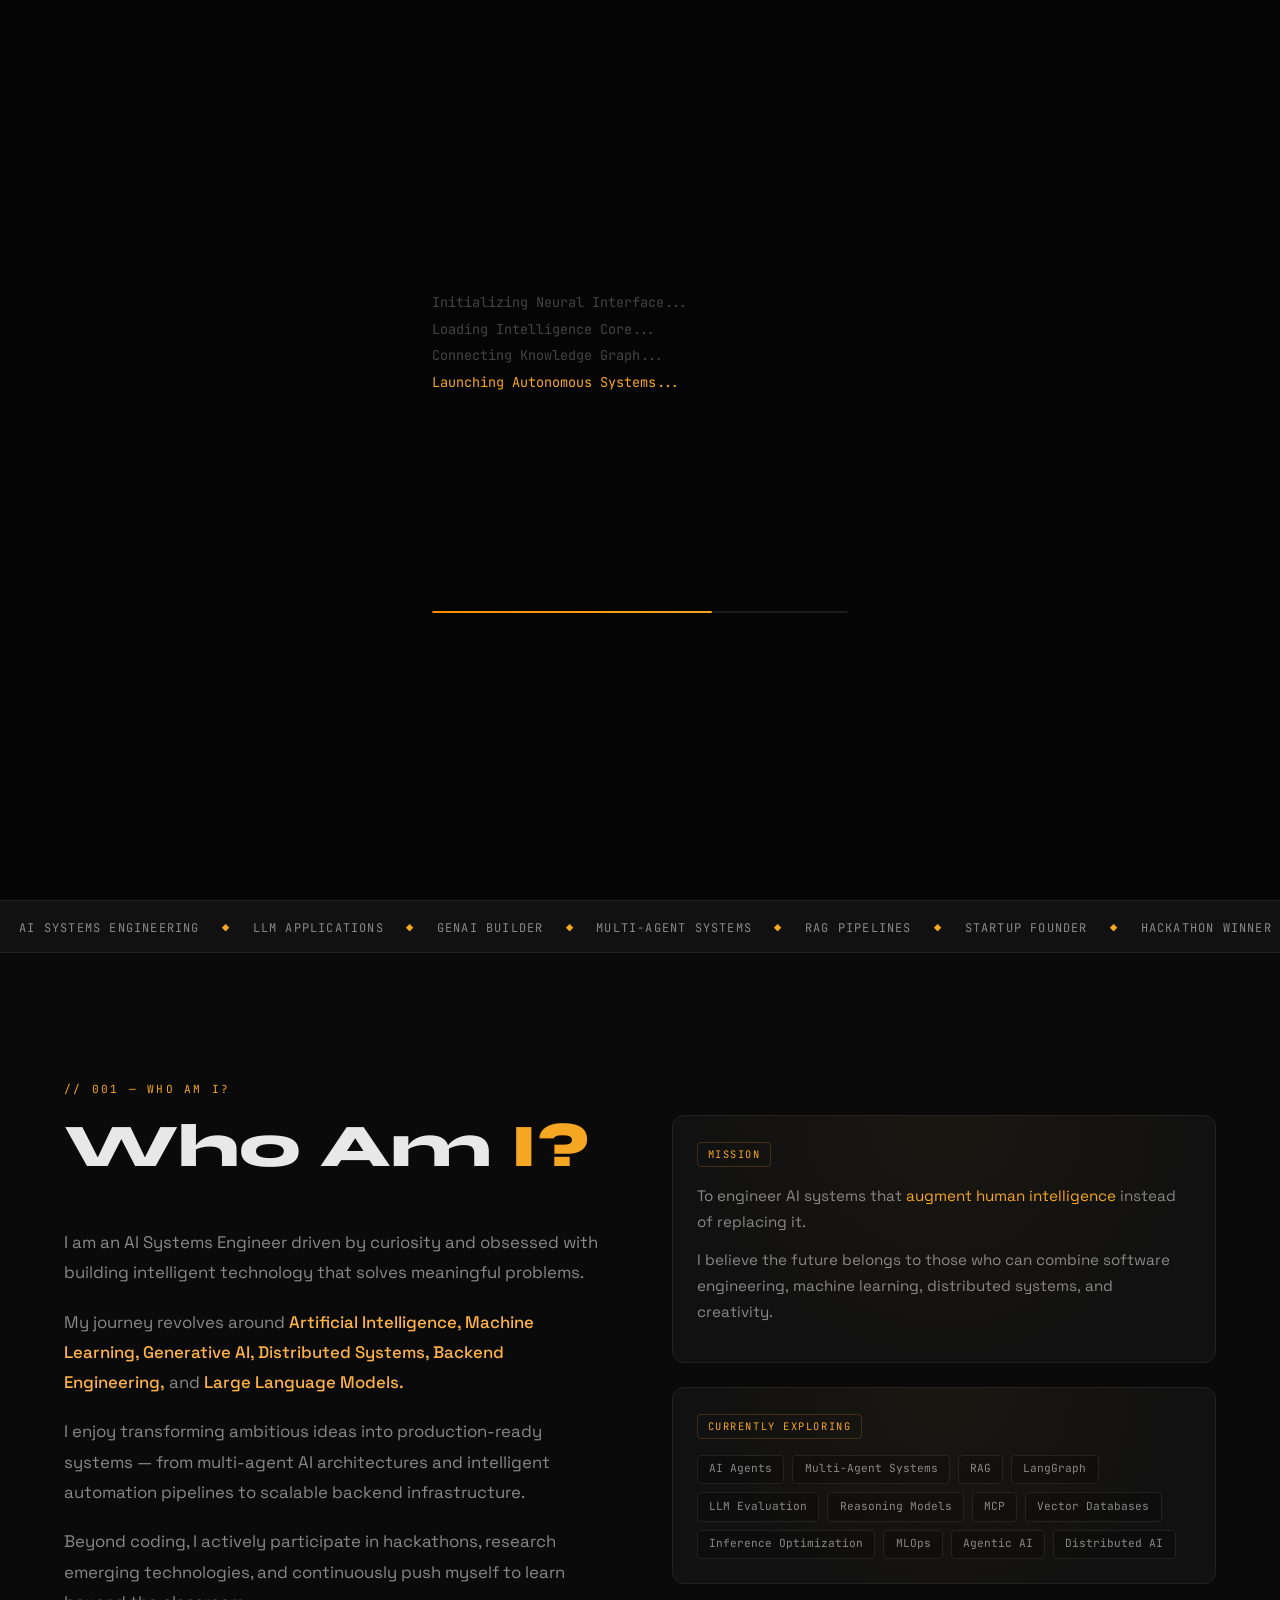
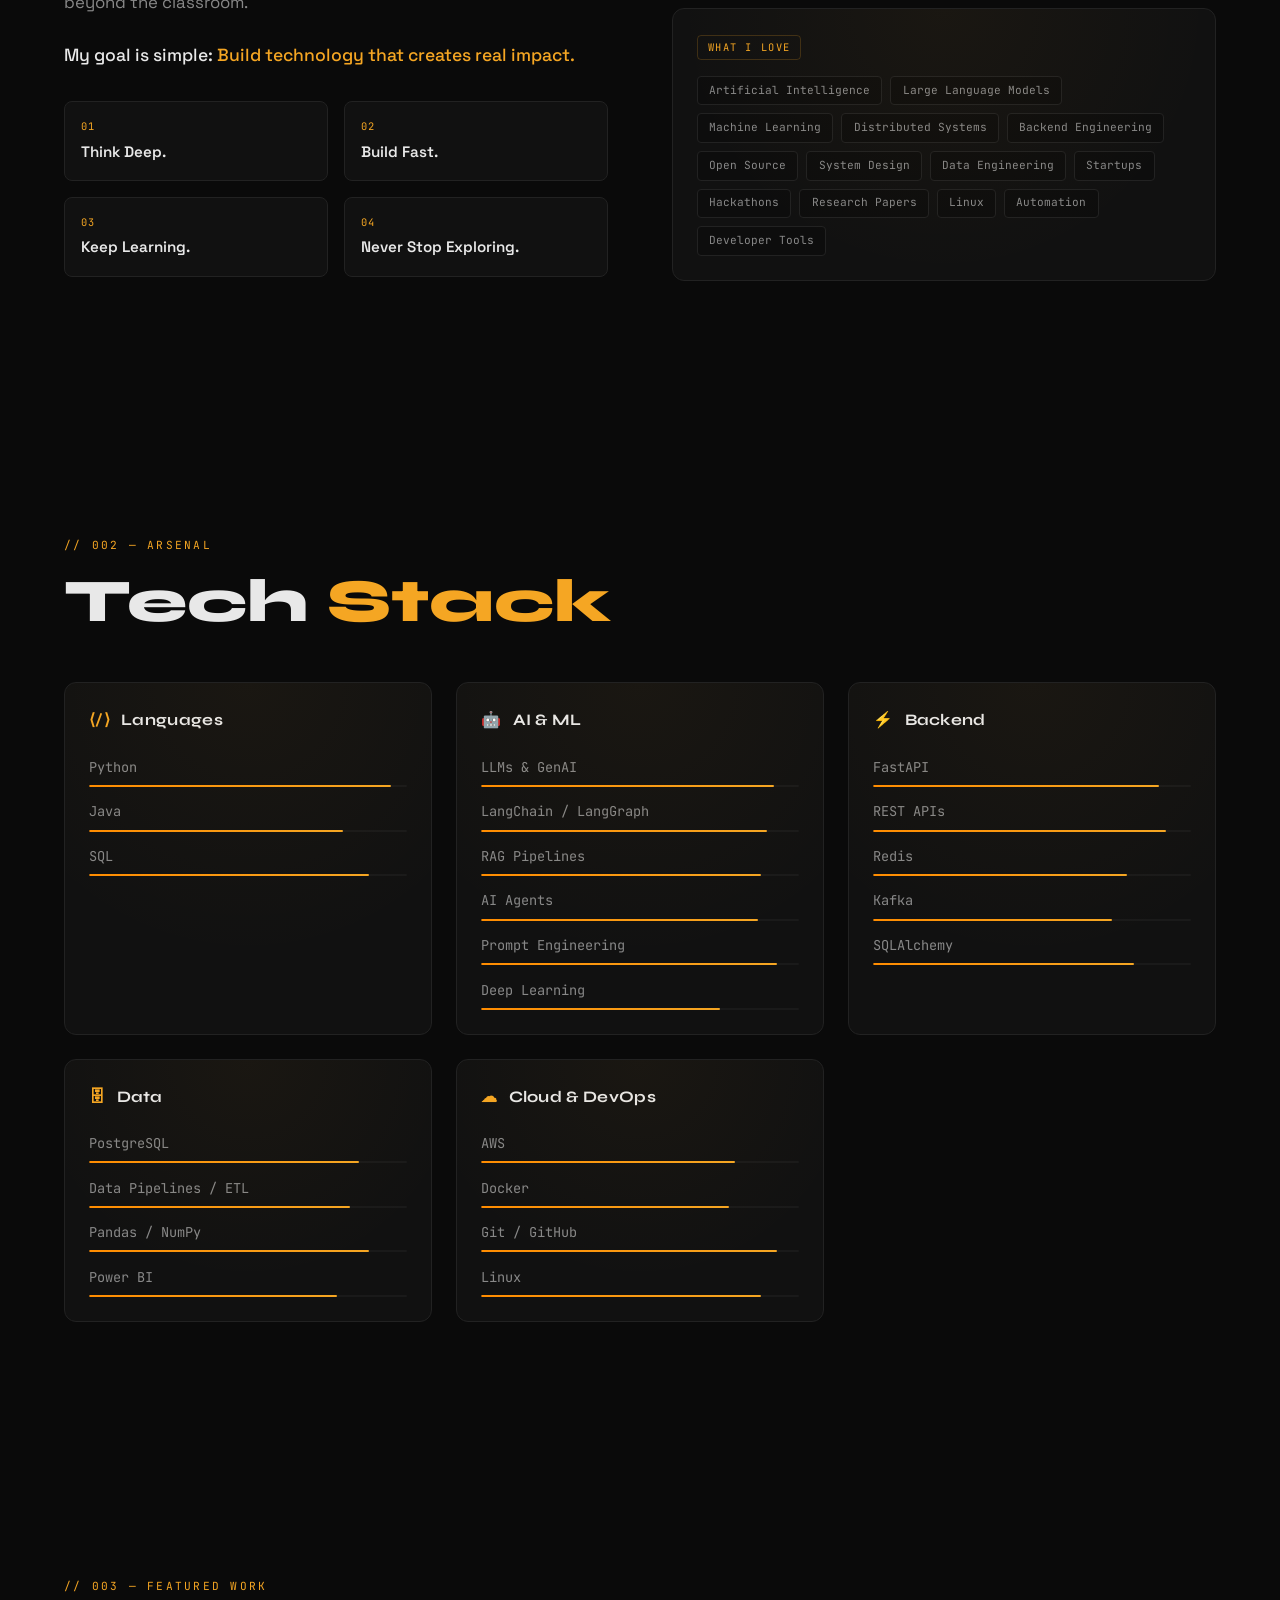
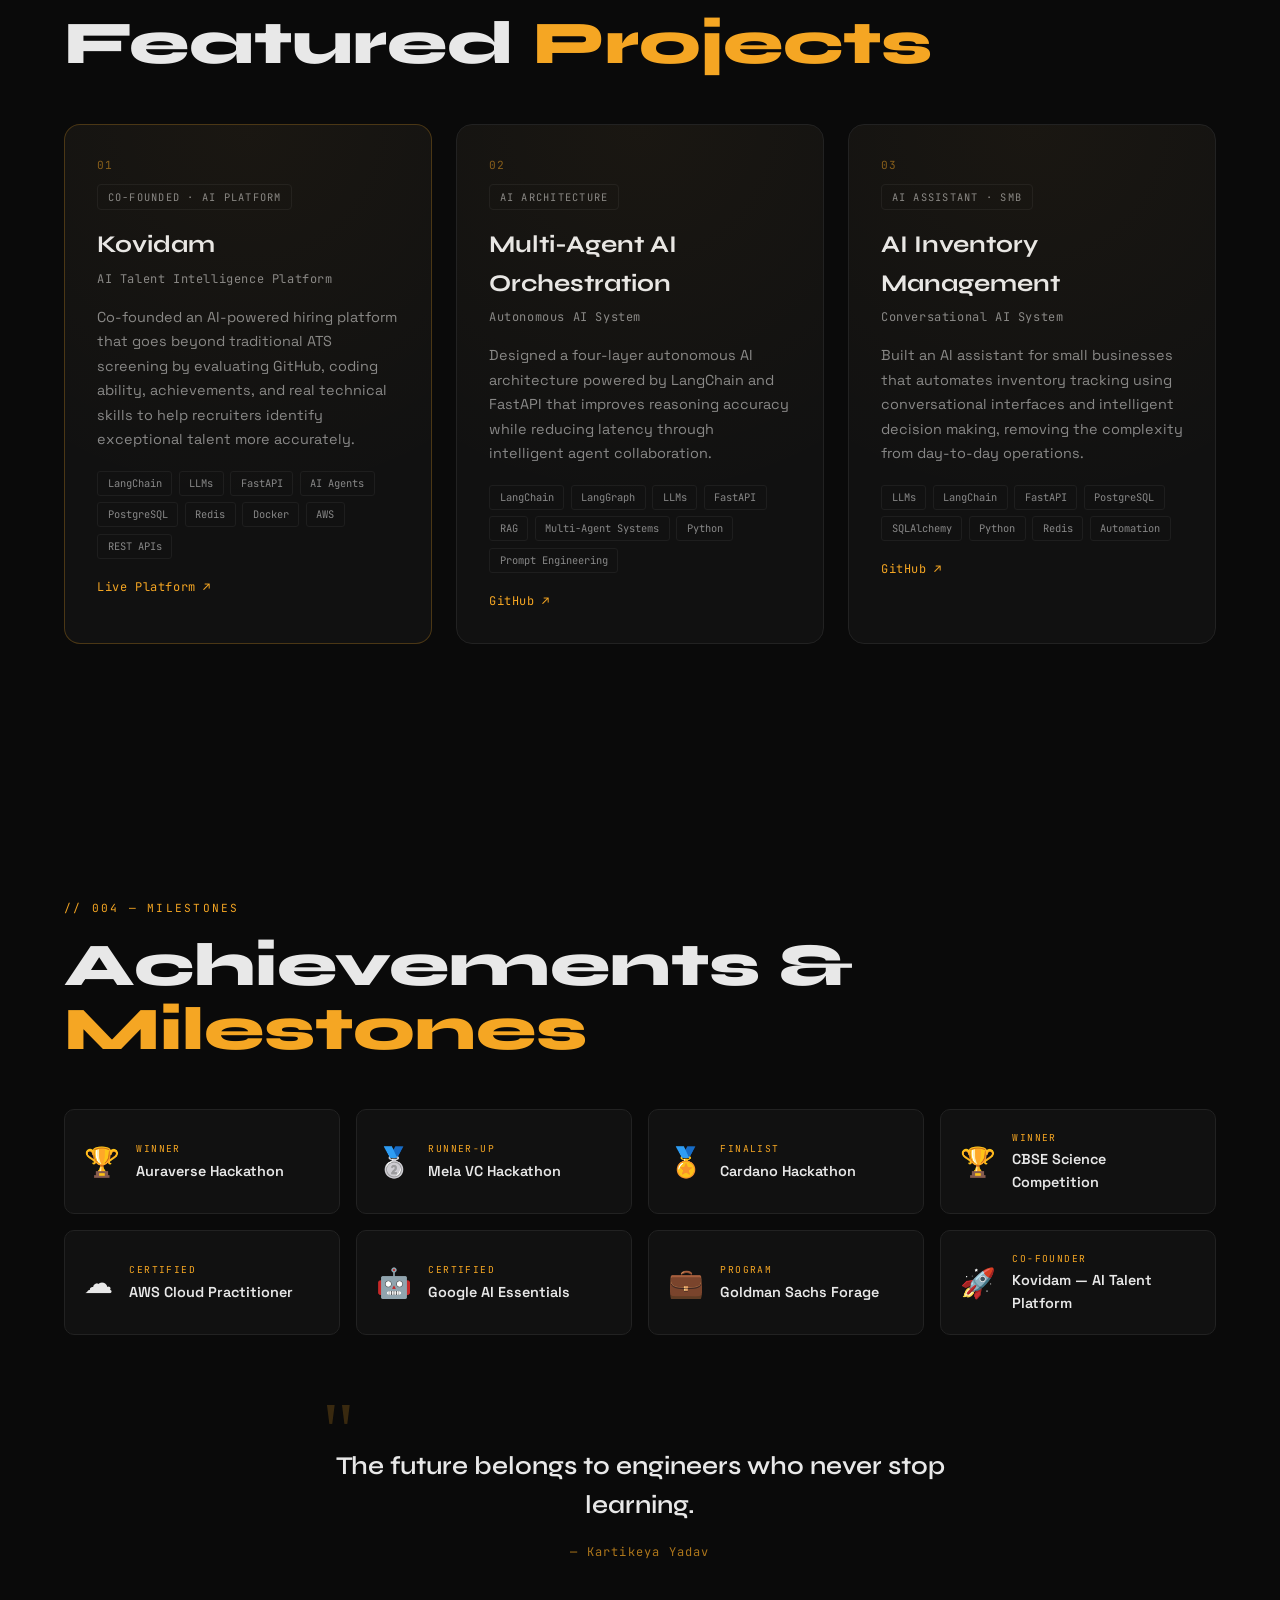
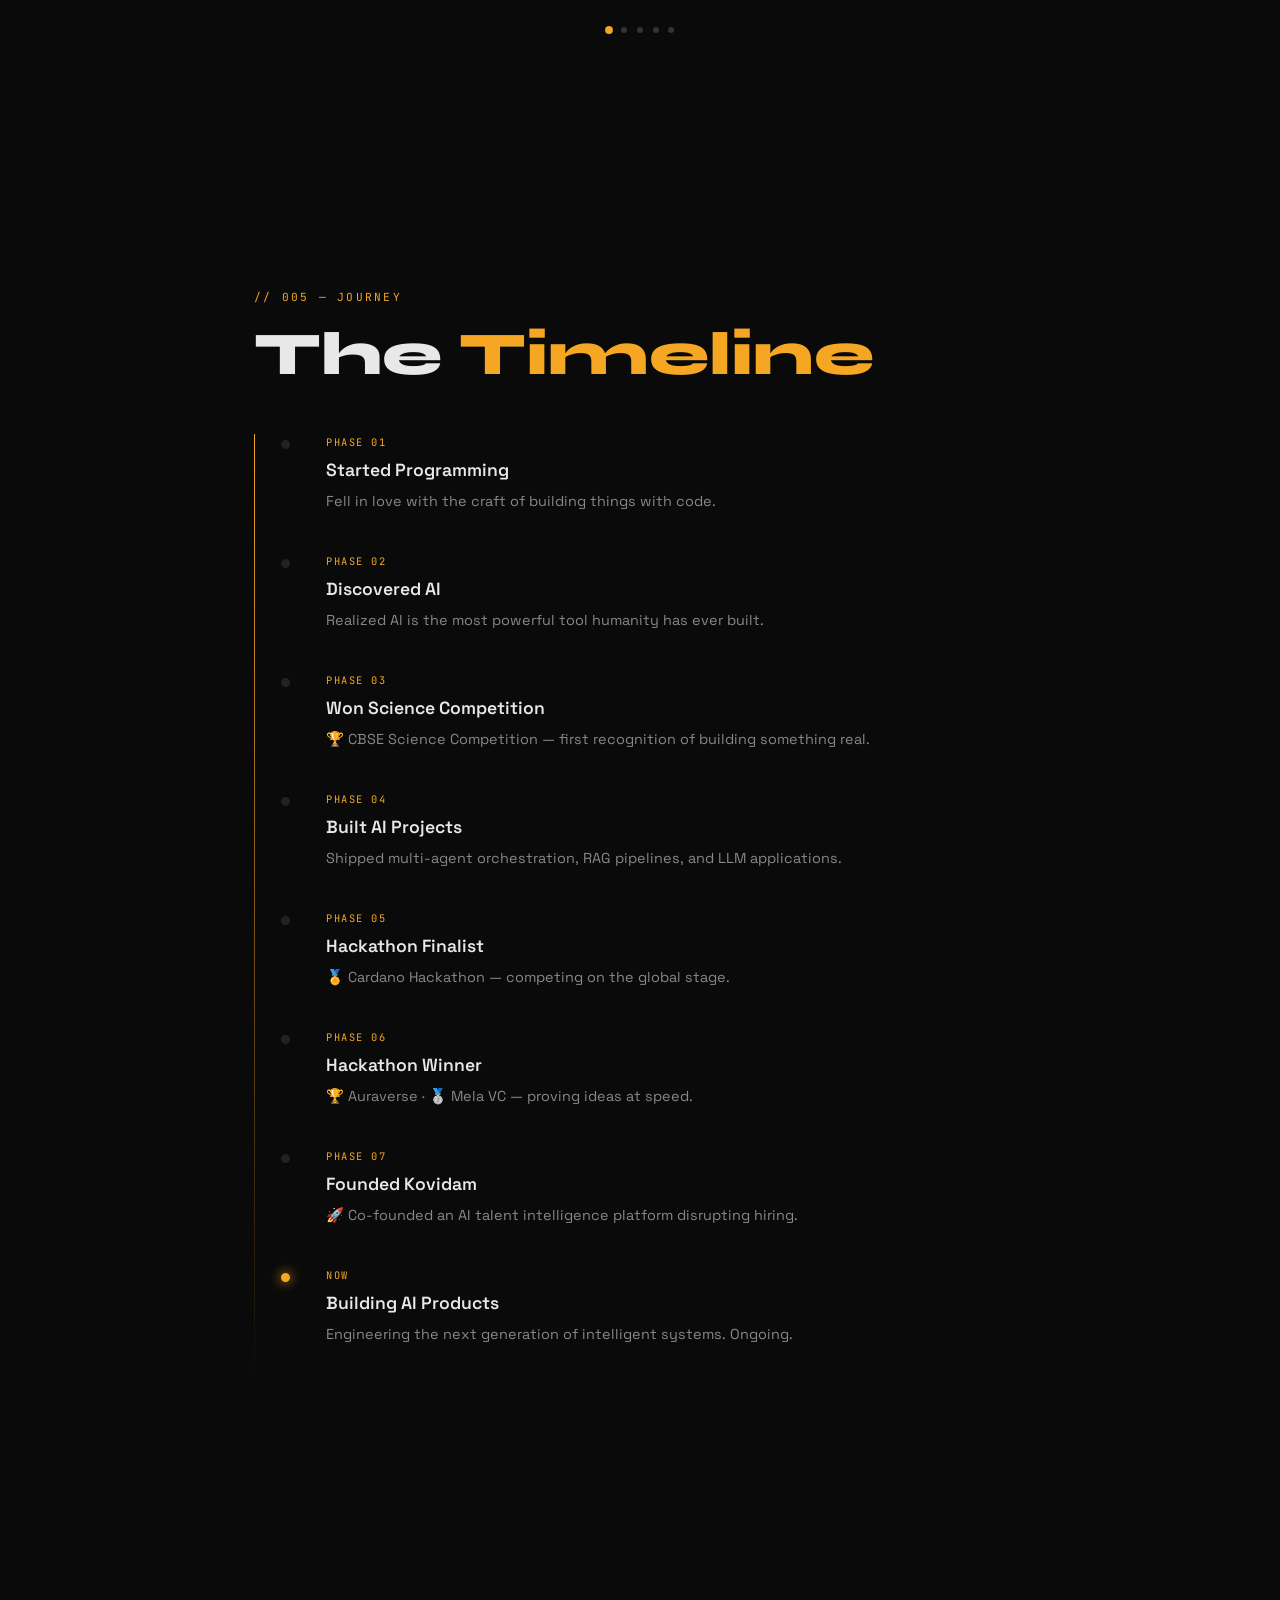
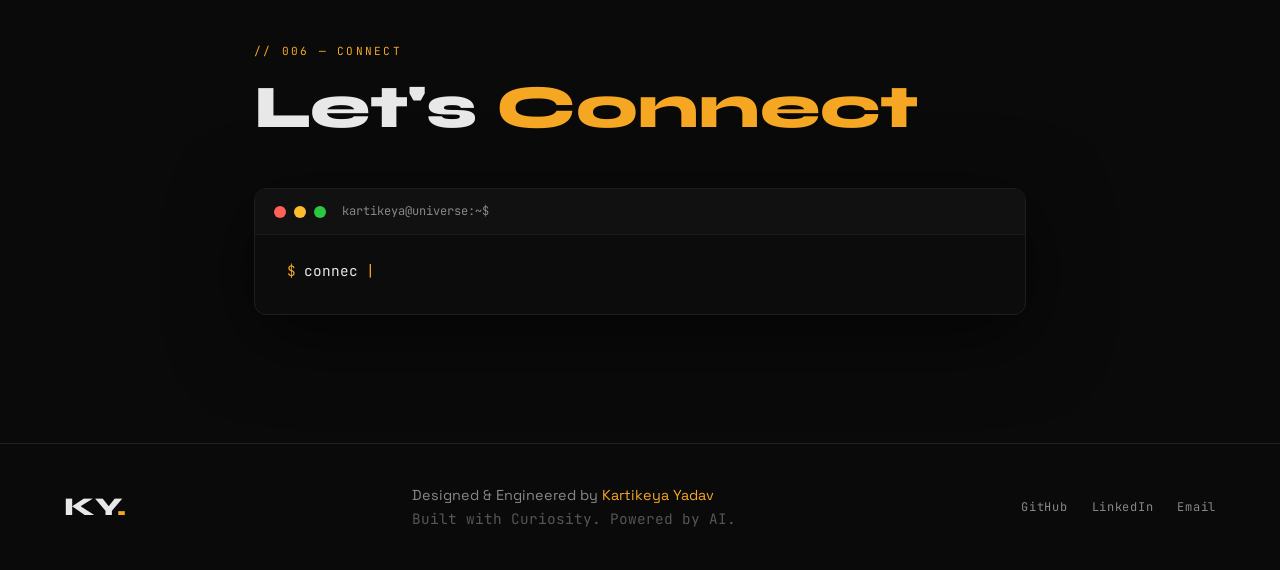
==== index.html @ c82e2f79 "Enhance skills tags for all projects" ====
<!DOCTYPE html>
<html lang="en">
<head>
  <meta charset="UTF-8" />
  <meta name="viewport" content="width=device-width, initial-scale=1.0" />
  <title>Kartikeya Yadav — AI Systems Engineer · GenAI Builder · Entrepreneur</title>
  <meta name="description" content="Kartikeya Yadav is an AI Systems Engineer, GenAI Builder, and Entrepreneur building intelligent systems that reason, learn, and solve real-world problems." />
  <link rel="preconnect" href="https://fonts.googleapis.com" />
  <link rel="preconnect" href="https://fonts.gstatic.com" crossorigin />
  <link href="https://fonts.googleapis.com/css2?family=Space+Grotesk:wght@300;400;500;600;700&family=JetBrains+Mono:wght@300;400;500;700&family=Syne:wght@400;500;600;700;800&display=swap" rel="stylesheet" />
  <link rel="stylesheet" href="style.css" />
</head>
<body>

  <!-- LOADER -->
  <div id="loader" class="loader">
    <div class="loader-inner">
      <div class="loader-line" id="l1">Initializing Neural Interface...</div>
      <div class="loader-line" id="l2">Loading Intelligence Core...</div>
      <div class="loader-line" id="l3">Connecting Knowledge Graph...</div>
      <div class="loader-line" id="l4">Launching Autonomous Systems...</div>
      <div class="loader-welcome" id="lw">
        <span class="loader-welcome-sub">Welcome to the Mind of</span>
        <span class="loader-welcome-name">KARTIKEYA YADAV</span>
      </div>
      <div class="loader-bar-wrap"><div class="loader-bar" id="lb"></div></div>
    </div>
  </div>

  <!-- NAV -->
  <nav class="nav" id="nav">
    <div class="nav-logo">KY<span class="nav-dot">.</span></div>
    <ul class="nav-links">
      <li><a href="#about" class="nav-link">About</a></li>
      <li><a href="#stack" class="nav-link">Stack</a></li>
      <li><a href="#projects" class="nav-link">Projects</a></li>
      <li><a href="#achievements" class="nav-link">Achievements</a></li>
      <li><a href="#contact" class="nav-link">Contact</a></li>
    </ul>
    <a href="assets/resume.pdf" download class="nav-cta" id="nav-resume">Resume ↗</a>
    <button class="nav-hamburger" id="hamburger" aria-label="Menu">
      <span></span><span></span><span></span>
    </button>
  </nav>

  <!-- MOBILE MENU -->
  <div class="mobile-menu" id="mobile-menu">
    <ul>
      <li><a href="#about" class="mob-link">About</a></li>
      <li><a href="#stack" class="mob-link">Stack</a></li>
      <li><a href="#projects" class="mob-link">Projects</a></li>
      <li><a href="#achievements" class="mob-link">Achievements</a></li>
      <li><a href="#contact" class="mob-link">Contact</a></li>
    </ul>
  </div>

  <!-- CANVAS PARTICLES -->
  <canvas id="particles-canvas"></canvas>

  <!-- HERO -->
  <section class="hero" id="home">
    <div class="hero-bg-orb orb1"></div>
    <div class="hero-bg-orb orb2"></div>
    <div class="hero-content">
      <div class="hero-badge">
        <span class="badge-dot"></span>
        <span>Available for Opportunities</span>
      </div>
      <h1 class="hero-name">
        <span class="hero-name-line" id="hn1">KARTIKEYA</span>
        <span class="hero-name-line gold" id="hn2">YADAV</span>
        <div class="hero-slash" id="hero-slash"></div>
      </h1>
      <div class="hero-titles">
        <span class="hero-title-item" id="ht1">AI SYSTEMS ENGINEER</span>
        <span class="hero-title-sep">·</span>
        <span class="hero-title-item" id="ht2">GENAI BUILDER</span>
        <span class="hero-title-sep">·</span>
        <span class="hero-title-item" id="ht3">ENTREPRENEUR</span>
      </div>
      <p class="hero-desc">
        I build intelligent systems that reason, learn, and solve real-world problems.<br/>
        From LLM agents and distributed AI pipelines to scalable backend systems.<br/>
        <em>Currently exploring the future of AI.</em>
      </p>
      <div class="hero-btns">
        <a href="#projects" class="btn-primary" id="btn-explore">
          <span>Explore My Universe</span>
          <div class="btn-glow"></div>
        </a>
        <a href="assets/resume.pdf" download class="btn-secondary" id="btn-resume">
          Download Resume ↓
        </a>
      </div>
    </div>
    <div class="hero-scroll-hint">
      <div class="scroll-line"></div>
      <span>scroll</span>
    </div>
  </section>

  <!-- MARQUEE -->
  <div class="marquee-wrapper">
    <div class="marquee-track">
      <span>AI Systems Engineering</span><span class="sep">◆</span>
      <span>LLM Applications</span><span class="sep">◆</span>
      <span>GenAI Builder</span><span class="sep">◆</span>
      <span>Multi-Agent Systems</span><span class="sep">◆</span>
      <span>RAG Pipelines</span><span class="sep">◆</span>
      <span>Startup Founder</span><span class="sep">◆</span>
      <span>Hackathon Winner</span><span class="sep">◆</span>
      <span>LangChain · LangGraph</span><span class="sep">◆</span>
      <span>FastAPI · Redis · Kafka</span><span class="sep">◆</span>
      <span>AWS Certified</span><span class="sep">◆</span>
      <span>AI Systems Engineering</span><span class="sep">◆</span>
      <span>LLM Applications</span><span class="sep">◆</span>
      <span>GenAI Builder</span><span class="sep">◆</span>
      <span>Multi-Agent Systems</span><span class="sep">◆</span>
      <span>RAG Pipelines</span><span class="sep">◆</span>
      <span>Startup Founder</span><span class="sep">◆</span>
      <span>Hackathon Winner</span><span class="sep">◆</span>
      <span>LangChain · LangGraph</span><span class="sep">◆</span>
    </div>
  </div>

  <!-- ABOUT -->
  <section class="section about-section" id="about">
    <div class="section-label">// 001 — WHO AM I?</div>
    <div class="about-grid">
      <div class="about-text-col">
        <h2 class="section-heading">Who Am <span class="gold">I?</span></h2>
        <p class="about-para">I am an AI Systems Engineer driven by curiosity and obsessed with building intelligent technology that solves meaningful problems.</p>
        <p class="about-para">My journey revolves around <span class="highlight">Artificial Intelligence, Machine Learning, Generative AI, Distributed Systems, Backend Engineering,</span> and <span class="highlight">Large Language Models.</span></p>
        <p class="about-para">I enjoy transforming ambitious ideas into production-ready systems — from multi-agent AI architectures and intelligent automation pipelines to scalable backend infrastructure.</p>
        <p class="about-para">Beyond coding, I actively participate in hackathons, research emerging technologies, and continuously push myself to learn beyond the classroom.</p>
        <p class="about-mission">My goal is simple: <span class="gold">Build technology that creates real impact.</span></p>

        <div class="philosophy-grid">
          <div class="phil-item"><span class="phil-num">01</span><span>Think Deep.</span></div>
          <div class="phil-item"><span class="phil-num">02</span><span>Build Fast.</span></div>
          <div class="phil-item"><span class="phil-num">03</span><span>Keep Learning.</span></div>
          <div class="phil-item"><span class="phil-num">04</span><span>Never Stop Exploring.</span></div>
        </div>
      </div>

      <div class="about-right-col">
        <div class="mission-card card-glow">
          <div class="card-tag">MISSION</div>
          <p>To engineer AI systems that <span class="gold">augment human intelligence</span> instead of replacing it.</p>
          <p>I believe the future belongs to those who can combine software engineering, machine learning, distributed systems, and creativity.</p>
        </div>

        <div class="exploring-card card-glow">
          <div class="card-tag">CURRENTLY EXPLORING</div>
          <div class="explore-tags">
            <span>AI Agents</span><span>Multi-Agent Systems</span><span>RAG</span>
            <span>LangGraph</span><span>LLM Evaluation</span><span>Reasoning Models</span>
            <span>MCP</span><span>Vector Databases</span><span>Inference Optimization</span>
            <span>MLOps</span><span>Agentic AI</span><span>Distributed AI</span>
          </div>
        </div>

        <div class="loves-card card-glow">
          <div class="card-tag">WHAT I LOVE</div>
          <div class="love-items">
            <span>Artificial Intelligence</span><span>Large Language Models</span>
            <span>Machine Learning</span><span>Distributed Systems</span>
            <span>Backend Engineering</span><span>Open Source</span>
            <span>System Design</span><span>Data Engineering</span>
            <span>Startups</span><span>Hackathons</span>
            <span>Research Papers</span><span>Linux</span>
            <span>Automation</span><span>Developer Tools</span>
          </div>
        </div>
      </div>
    </div>
  </section>

  <!-- TECH STACK -->
  <section class="section stack-section" id="stack">
    <div class="section-label">// 002 — ARSENAL</div>
    <h2 class="section-heading">Tech <span class="gold">Stack</span></h2>
    <div class="stack-grid">
      <div class="stack-cat card-glow">
        <div class="stack-cat-header"><span class="stack-icon">⟨/⟩</span>Languages</div>
        <div class="stack-items">
          <div class="stack-item"><span>Python</span><div class="skill-bar"><div class="skill-fill" style="width:95%"></div></div></div>
          <div class="stack-item"><span>Java</span><div class="skill-bar"><div class="skill-fill" style="width:80%"></div></div></div>
          <div class="stack-item"><span>SQL</span><div class="skill-bar"><div class="skill-fill" style="width:88%"></div></div></div>
        </div>
      </div>
      <div class="stack-cat card-glow">
        <div class="stack-cat-header"><span class="stack-icon">🤖</span>AI & ML</div>
        <div class="stack-items">
          <div class="stack-item"><span>LLMs & GenAI</span><div class="skill-bar"><div class="skill-fill" style="width:92%"></div></div></div>
          <div class="stack-item"><span>LangChain / LangGraph</span><div class="skill-bar"><div class="skill-fill" style="width:90%"></div></div></div>
          <div class="stack-item"><span>RAG Pipelines</span><div class="skill-bar"><div class="skill-fill" style="width:88%"></div></div></div>
          <div class="stack-item"><span>AI Agents</span><div class="skill-bar"><div class="skill-fill" style="width:87%"></div></div></div>
          <div class="stack-item"><span>Prompt Engineering</span><div class="skill-bar"><div class="skill-fill" style="width:93%"></div></div></div>
          <div class="stack-item"><span>Deep Learning</span><div class="skill-bar"><div class="skill-fill" style="width:75%"></div></div></div>
        </div>
      </div>
      <div class="stack-cat card-glow">
        <div class="stack-cat-header"><span class="stack-icon">⚡</span>Backend</div>
        <div class="stack-items">
          <div class="stack-item"><span>FastAPI</span><div class="skill-bar"><div class="skill-fill" style="width:90%"></div></div></div>
          <div class="stack-item"><span>REST APIs</span><div class="skill-bar"><div class="skill-fill" style="width:92%"></div></div></div>
          <div class="stack-item"><span>Redis</span><div class="skill-bar"><div class="skill-fill" style="width:80%"></div></div></div>
          <div class="stack-item"><span>Kafka</span><div class="skill-bar"><div class="skill-fill" style="width:75%"></div></div></div>
          <div class="stack-item"><span>SQLAlchemy</span><div class="skill-bar"><div class="skill-fill" style="width:82%"></div></div></div>
        </div>
      </div>
      <div class="stack-cat card-glow">
        <div class="stack-cat-header"><span class="stack-icon">🗄</span>Data</div>
        <div class="stack-items">
          <div class="stack-item"><span>PostgreSQL</span><div class="skill-bar"><div class="skill-fill" style="width:85%"></div></div></div>
          <div class="stack-item"><span>Data Pipelines / ETL</span><div class="skill-bar"><div class="skill-fill" style="width:82%"></div></div></div>
          <div class="stack-item"><span>Pandas / NumPy</span><div class="skill-bar"><div class="skill-fill" style="width:88%"></div></div></div>
          <div class="stack-item"><span>Power BI</span><div class="skill-bar"><div class="skill-fill" style="width:78%"></div></div></div>
        </div>
      </div>
      <div class="stack-cat card-glow">
        <div class="stack-cat-header"><span class="stack-icon">☁</span>Cloud & DevOps</div>
        <div class="stack-items">
          <div class="stack-item"><span>AWS</span><div class="skill-bar"><div class="skill-fill" style="width:80%"></div></div></div>
          <div class="stack-item"><span>Docker</span><div class="skill-bar"><div class="skill-fill" style="width:78%"></div></div></div>
          <div class="stack-item"><span>Git / GitHub</span><div class="skill-bar"><div class="skill-fill" style="width:93%"></div></div></div>
          <div class="stack-item"><span>Linux</span><div class="skill-bar"><div class="skill-fill" style="width:88%"></div></div></div>
        </div>
      </div>
    </div>
  </section>

  <!-- PROJECTS -->
  <section class="section projects-section" id="projects">
    <div class="section-label">// 003 — FEATURED WORK</div>
    <h2 class="section-heading">Featured <span class="gold">Projects</span></h2>
    <div class="projects-grid">

      <div class="project-card card-glow featured" id="proj-kovidam">
        <div class="proj-number">01</div>
        <div class="proj-tag">Co-Founded · AI Platform</div>
        <h3 class="proj-title">Kovidam</h3>
        <p class="proj-subtitle">AI Talent Intelligence Platform</p>
        <p class="proj-desc">Co-founded an AI-powered hiring platform that goes beyond traditional ATS screening by evaluating GitHub, coding ability, achievements, and real technical skills to help recruiters identify exceptional talent more accurately.</p>
        <div class="proj-tech">
          <span>LangChain</span><span>LLMs</span><span>FastAPI</span><span>AI Agents</span><span>PostgreSQL</span><span>Redis</span><span>Docker</span><span>AWS</span><span>REST APIs</span>
        </div>
        <div class="proj-links">
          <a href="https://kovidam.co.in/" target="_blank" class="proj-link">Live Platform ↗</a>
        </div>
        <div class="proj-glow-orb"></div>
      </div>

      <div class="project-card card-glow" id="proj-orchestration">
        <div class="proj-number">02</div>
        <div class="proj-tag">AI Architecture</div>
        <h3 class="proj-title">Multi-Agent AI Orchestration</h3>
        <p class="proj-subtitle">Autonomous AI System</p>
        <p class="proj-desc">Designed a four-layer autonomous AI architecture powered by LangChain and FastAPI that improves reasoning accuracy while reducing latency through intelligent agent collaboration.</p>
        <div class="proj-tech">
          <span>LangChain</span><span>LangGraph</span><span>LLMs</span><span>FastAPI</span><span>RAG</span><span>Multi-Agent Systems</span><span>Python</span><span>Prompt Engineering</span>
        </div>
        <div class="proj-links">
          <a href="https://github.com/kartikeya2006jay/multi-layer_orchestation" target="_blank" class="proj-link">GitHub ↗</a>
        </div>
        <div class="proj-glow-orb"></div>
      </div>

      <div class="project-card card-glow" id="proj-inventory">
        <div class="proj-number">03</div>
        <div class="proj-tag">AI Assistant · SMB</div>
        <h3 class="proj-title">AI Inventory Management</h3>
        <p class="proj-subtitle">Conversational AI System</p>
        <p class="proj-desc">Built an AI assistant for small businesses that automates inventory tracking using conversational interfaces and intelligent decision making, removing the complexity from day-to-day operations.</p>
        <div class="proj-tech">
          <span>LLMs</span><span>LangChain</span><span>FastAPI</span><span>PostgreSQL</span><span>SQLAlchemy</span><span>Python</span><span>Redis</span><span>Automation</span>
        </div>
        <div class="proj-links">
          <a href="https://github.com/kartikeya2006jay/AI-Businesses" target="_blank" class="proj-link">GitHub ↗</a>
        </div>
        <div class="proj-glow-orb"></div>
      </div>

    </div>
  </section>

  <!-- ACHIEVEMENTS -->
  <section class="section achievements-section" id="achievements">
    <div class="section-label">// 004 — MILESTONES</div>
    <h2 class="section-heading">Achievements & <span class="gold">Milestones</span></h2>
    <div class="ach-timeline">
      <div class="ach-item" data-type="win">
        <div class="ach-icon">🏆</div>
        <div class="ach-body">
          <div class="ach-label">Winner</div>
          <div class="ach-title">Auraverse Hackathon</div>
        </div>
      </div>
      <div class="ach-item" data-type="runner">
        <div class="ach-icon">🥈</div>
        <div class="ach-body">
          <div class="ach-label">Runner-Up</div>
          <div class="ach-title">Mela VC Hackathon</div>
        </div>
      </div>
      <div class="ach-item" data-type="finalist">
        <div class="ach-icon">🏅</div>
        <div class="ach-body">
          <div class="ach-label">Finalist</div>
          <div class="ach-title">Cardano Hackathon</div>
        </div>
      </div>
      <div class="ach-item" data-type="win">
        <div class="ach-icon">🏆</div>
        <div class="ach-body">
          <div class="ach-label">Winner</div>
          <div class="ach-title">CBSE Science Competition</div>
        </div>
      </div>
      <div class="ach-item" data-type="cert">
        <div class="ach-icon">☁</div>
        <div class="ach-body">
          <div class="ach-label">Certified</div>
          <div class="ach-title">AWS Cloud Practitioner</div>
        </div>
      </div>
      <div class="ach-item" data-type="cert">
        <div class="ach-icon">🤖</div>
        <div class="ach-body">
          <div class="ach-label">Certified</div>
          <div class="ach-title">Google AI Essentials</div>
        </div>
      </div>
      <div class="ach-item" data-type="cert">
        <div class="ach-icon">💼</div>
        <div class="ach-body">
          <div class="ach-label">Program</div>
          <div class="ach-title">Goldman Sachs Forage</div>
        </div>
      </div>
      <div class="ach-item" data-type="founder">
        <div class="ach-icon">🚀</div>
        <div class="ach-body">
          <div class="ach-label">Co-Founder</div>
          <div class="ach-title">Kovidam — AI Talent Platform</div>
        </div>
      </div>
    </div>

    <!-- QUOTE ROTATOR -->
    <div class="quotes-section">
      <div class="quote-container" id="quote-container">
        <div class="quote-marks">"</div>
        <div class="quote-text" id="quote-text">The future belongs to engineers who never stop learning.</div>
        <div class="quote-author">— Kartikeya Yadav</div>
      </div>
      <div class="quote-dots" id="quote-dots">
        <span class="qdot active" data-i="0"></span>
        <span class="qdot" data-i="1"></span>
        <span class="qdot" data-i="2"></span>
        <span class="qdot" data-i="3"></span>
        <span class="qdot" data-i="4"></span>
      </div>
    </div>
  </section>

  <!-- TIMELINE -->
  <section class="section timeline-section">
    <div class="section-label">// 005 — JOURNEY</div>
    <h2 class="section-heading">The <span class="gold">Timeline</span></h2>
    <div class="timeline">
      <div class="tl-item"><div class="tl-dot"></div><div class="tl-content"><span class="tl-phase">Phase 01</span><h4>Started Programming</h4><p>Fell in love with the craft of building things with code.</p></div></div>
      <div class="tl-item"><div class="tl-dot"></div><div class="tl-content"><span class="tl-phase">Phase 02</span><h4>Discovered AI</h4><p>Realized AI is the most powerful tool humanity has ever built.</p></div></div>
      <div class="tl-item"><div class="tl-dot"></div><div class="tl-content"><span class="tl-phase">Phase 03</span><h4>Won Science Competition</h4><p>🏆 CBSE Science Competition — first recognition of building something real.</p></div></div>
      <div class="tl-item"><div class="tl-dot"></div><div class="tl-content"><span class="tl-phase">Phase 04</span><h4>Built AI Projects</h4><p>Shipped multi-agent orchestration, RAG pipelines, and LLM applications.</p></div></div>
      <div class="tl-item"><div class="tl-dot"></div><div class="tl-content"><span class="tl-phase">Phase 05</span><h4>Hackathon Finalist</h4><p>🏅 Cardano Hackathon — competing on the global stage.</p></div></div>
      <div class="tl-item"><div class="tl-dot"></div><div class="tl-content"><span class="tl-phase">Phase 06</span><h4>Hackathon Winner</h4><p>🏆 Auraverse · 🥈 Mela VC — proving ideas at speed.</p></div></div>
      <div class="tl-item"><div class="tl-dot"></div><div class="tl-content"><span class="tl-phase">Phase 07</span><h4>Founded Kovidam</h4><p>🚀 Co-founded an AI talent intelligence platform disrupting hiring.</p></div></div>
      <div class="tl-item active"><div class="tl-dot pulse"></div><div class="tl-content"><span class="tl-phase">NOW</span><h4>Building AI Products</h4><p>Engineering the next generation of intelligent systems. Ongoing.</p></div></div>
    </div>
  </section>

  <!-- CONTACT -->
  <section class="section contact-section" id="contact">
    <div class="section-label">// 006 — CONNECT</div>
    <h2 class="section-heading">Let's <span class="gold">Connect</span></h2>
    <div class="terminal-wrap">
      <div class="terminal">
        <div class="terminal-header">
          <span class="t-dot red"></span>
          <span class="t-dot yellow"></span>
          <span class="t-dot green"></span>
          <span class="t-title">kartikeya@universe:~$</span>
        </div>
        <div class="terminal-body" id="terminal-body">
          <div class="t-line"><span class="t-prompt">$</span> <span class="t-cmd" id="t-cmd"></span><span class="t-cursor" id="t-cursor">|</span></div>
          <div class="t-output" id="t-output" style="display:none">
            <div class="t-resp">Connection Established. ✓</div>
            <div class="t-resp t-gap">Routing to Kartikeya Yadav...</div>
            <div class="t-resp gold">Status: Ready to Build Something Amazing.</div>
            <br/>
            <div class="t-contact-grid">
              <a href="mailto:kartikeya2006jay@gmail.com" class="t-contact-item" id="contact-email">
                <span class="t-ci-label">EMAIL</span>
                <span class="t-ci-val">kartikeya2006jay@gmail.com</span>
              </a>
              <a href="https://linkedin.com/in/kartikeya2006" target="_blank" class="t-contact-item" id="contact-linkedin">
                <span class="t-ci-label">LINKEDIN</span>
                <span class="t-ci-val">linkedin.com/in/kartikeya2006</span>
              </a>
              <a href="https://github.com/kartikeya2006jay" target="_blank" class="t-contact-item" id="contact-github">
                <span class="t-ci-label">GITHUB</span>
                <span class="t-ci-val">github.com/kartikeya2006jay</span>
              </a>
              <a href="tel:+919720613333" class="t-contact-item" id="contact-phone">
                <span class="t-ci-label">PHONE</span>
                <span class="t-ci-val">+91 97206 13333</span>
              </a>
            </div>
          </div>
        </div>
      </div>
    </div>
  </section>

  <!-- FOOTER -->
  <footer class="footer">
    <div class="footer-inner">
      <div class="footer-logo">KY<span class="gold">.</span></div>
      <div class="footer-text">
        <p>Designed &amp; Engineered by <span class="gold">Kartikeya Yadav</span></p>
        <p class="footer-sub">Built with Curiosity. Powered by AI.</p>
      </div>
      <div class="footer-links">
        <a href="https://github.com/kartikeya2006jay" target="_blank">GitHub</a>
        <a href="https://linkedin.com/in/kartikeya2006" target="_blank">LinkedIn</a>
        <a href="mailto:kartikeya2006jay@gmail.com">Email</a>
      </div>
    </div>
  </footer>

  <script src="script.js"></script>
</body>
</html>
---- style.css ----
/* ===== RESET & BASE ===== */
*,*::before,*::after{margin:0;padding:0;box-sizing:border-box;outline:none}
:root{
  --bg:#0a0a0a;
  --surface:#111111;
  --surface2:#161616;
  --gold:#f5a623;
  --gold2:#ff8c00;
  --amber:#ffb347;
  --text:#e8e8e8;
  --muted:#888;
  --border:#222;
  --font-sans:'Space Grotesk',sans-serif;
  --font-mono:'JetBrains Mono',monospace;
  --font-display:'Syne',sans-serif;
}
html{scroll-behavior:smooth;overflow-x:hidden;border:none}
body{background:var(--bg);color:var(--text);font-family:var(--font-sans);line-height:1.6;overflow-x:hidden;border:none}
::selection{background:var(--gold);color:#000}
::-webkit-scrollbar{width:4px}
::-webkit-scrollbar-track{background:var(--bg)}
::-webkit-scrollbar-thumb{background:var(--gold);border-radius:2px}
a{text-decoration:none;color:inherit}
canvas{position:fixed;top:0;left:0;width:100%;height:100%;pointer-events:none;z-index:0}
.gold{color:var(--gold)}
.highlight{color:var(--amber);font-weight:500}

/* ===== LOADER ===== */
.loader{position:fixed;inset:0;background:#050505;z-index:9999;display:flex;align-items:center;justify-content:center;transition:opacity .6s ease,visibility .6s ease}
.loader.hide{opacity:0;visibility:hidden}
.loader-inner{font-family:var(--font-mono);max-width:480px;width:90%;padding:2rem}
.loader-line{color:#555;font-size:.85rem;margin:.3rem 0;opacity:0;transform:translateX(-10px);transition:all .4s ease}
.loader-line.show{opacity:1;transform:translateX(0);color:var(--gold)}
.loader-line.done{color:#444}
.loader-welcome{margin-top:1.5rem;opacity:0;transition:opacity .6s ease}
.loader-welcome.show{opacity:1}
.loader-welcome-sub{display:block;font-size:.75rem;color:var(--muted);letter-spacing:.2em;text-transform:uppercase;margin-bottom:.4rem}
.loader-welcome-name{display:block;font-family:var(--font-display);font-size:clamp(1.8rem,5vw,2.8rem);font-weight:800;color:var(--gold);letter-spacing:.05em}
.loader-bar-wrap{margin-top:1.5rem;height:2px;background:#1a1a1a;border-radius:2px;overflow:hidden}
.loader-bar{height:100%;width:0;background:linear-gradient(90deg,var(--gold2),var(--gold));border-radius:2px;transition:width .1s linear}

/* ===== NAV ===== */
.nav{position:fixed;top:0;left:0;right:0;z-index:100;display:flex;align-items:center;justify-content:space-between;padding:1.2rem 4rem;transition:all .3s ease}
.nav.scrolled{background:rgba(10,10,10,.92);backdrop-filter:blur(20px);border-bottom:1px solid var(--border)}
.nav-logo{font-family:var(--font-display);font-size:1.4rem;font-weight:800;letter-spacing:.05em}
.nav-dot{color:var(--gold)}
.nav-links{display:flex;gap:2rem;list-style:none}
.nav-link{font-size:.85rem;letter-spacing:.08em;text-transform:uppercase;color:var(--muted);transition:color .3s}
.nav-link:hover{color:var(--gold)}
.nav-cta{font-family:var(--font-mono);font-size:.8rem;padding:.5rem 1.2rem;border:1px solid var(--gold);color:var(--gold);border-radius:4px;transition:all .3s;letter-spacing:.05em}
.nav-cta:hover{background:var(--gold);color:#000}
.nav-hamburger{display:none;flex-direction:column;gap:5px;cursor:pointer;background:none;border:none;padding:.4rem}
.nav-hamburger span{display:block;width:22px;height:2px;background:var(--text);border-radius:2px;transition:all .3s}
.mobile-menu{display:none;position:fixed;top:65px;left:0;right:0;background:rgba(10,10,10,.98);backdrop-filter:blur(20px);border-bottom:1px solid var(--border);z-index:99;padding:1.5rem 2rem}
.mobile-menu.open{display:block}
.mobile-menu ul{list-style:none;display:flex;flex-direction:column;gap:1.2rem}
.mob-link{font-size:1.1rem;color:var(--muted);transition:color .3s}
.mob-link:hover{color:var(--gold)}

/* ===== HERO ===== */
.hero{position:relative;min-height:100vh;display:flex;align-items:center;justify-content:center;overflow:hidden;z-index:1}
.hero-bg-orb{position:absolute;border-radius:50%;filter:blur(120px);pointer-events:none}
.orb1{width:600px;height:600px;background:radial-gradient(circle,rgba(245,166,35,.08) 0%,transparent 70%);top:-100px;right:-100px}
.orb2{width:400px;height:400px;background:radial-gradient(circle,rgba(255,140,0,.05) 0%,transparent 70%);bottom:50px;left:-100px}
.hero-content{position:relative;z-index:2;text-align:center;max-width:900px;padding:0 2rem}
.hero-badge{display:inline-flex;align-items:center;gap:.5rem;font-family:var(--font-mono);font-size:.75rem;letter-spacing:.12em;text-transform:uppercase;color:var(--muted);border:1px solid #2a2a2a;padding:.4rem 1rem;border-radius:100px;margin-bottom:2rem}
.badge-dot{width:6px;height:6px;border-radius:50%;background:var(--gold);animation:pulse-dot 2s infinite}
@keyframes pulse-dot{0%,100%{opacity:1;transform:scale(1)}50%{opacity:.4;transform:scale(.6)}}
.hero-name{font-family:var(--font-display);font-weight:800;font-size:clamp(4rem,12vw,9rem);line-height:.9;letter-spacing:-.02em;position:relative;margin-bottom:1.5rem}
.hero-name-line{display:block}
.hero-name-line.gold{color:var(--gold)}
.hero-slash{position:absolute;bottom:-8px;left:50%;transform:translateX(-50%);width:0;height:3px;background:linear-gradient(90deg,transparent,var(--gold),var(--gold2),transparent);border-radius:2px;box-shadow:0 0 20px var(--gold);transition:width 1s ease .2s}
.hero-slash.active{width:100%}
.hero-titles{display:flex;align-items:center;justify-content:center;flex-wrap:wrap;gap:.5rem 1rem;margin-bottom:2rem;margin-top:1rem}
.hero-title-item{font-family:var(--font-mono);font-size:clamp(.65rem,.9vw,.85rem);letter-spacing:.18em;color:var(--muted);text-transform:uppercase}
.hero-title-sep{color:var(--gold);font-size:.7rem}
.hero-desc{font-size:clamp(1rem,1.5vw,1.15rem);color:var(--muted);line-height:1.8;margin-bottom:2.5rem;max-width:600px;margin-left:auto;margin-right:auto;text-align:center}
.hero-desc em{color:var(--amber);font-style:normal}
.hero-btns{display:flex;align-items:center;justify-content:center;gap:1rem;flex-wrap:wrap}
.btn-primary{position:relative;padding:.9rem 2.2rem;background:var(--gold);color:#000;font-family:var(--font-sans);font-weight:600;font-size:.9rem;letter-spacing:.05em;border-radius:6px;overflow:hidden;transition:all .3s;z-index:1}
.btn-primary:hover{transform:translateY(-2px);box-shadow:0 0 40px rgba(245,166,35,.4)}
.btn-glow{position:absolute;inset:0;background:radial-gradient(circle at 50% 50%,rgba(255,255,255,.2),transparent);opacity:0;transition:opacity .3s}
.btn-primary:hover .btn-glow{opacity:1}
.btn-secondary{padding:.9rem 2.2rem;border:1px solid var(--border);color:var(--muted);font-family:var(--font-mono);font-size:.8rem;letter-spacing:.05em;border-radius:6px;transition:all .3s}
.btn-secondary:hover{border-color:var(--gold);color:var(--gold);transform:translateY(-2px)}
.hero-scroll-hint{position:absolute;bottom:2rem;left:50%;transform:translateX(-50%);display:flex;flex-direction:column;align-items:center;gap:.5rem}
.scroll-line{width:1px;height:60px;background:linear-gradient(to bottom,var(--gold),transparent);animation:scroll-anim 2s ease-in-out infinite}
.hero-scroll-hint span{font-family:var(--font-mono);font-size:.6rem;letter-spacing:.2em;color:var(--muted);text-transform:uppercase}
@keyframes scroll-anim{0%,100%{opacity:0;transform:scaleY(0);transform-origin:top}50%{opacity:1;transform:scaleY(1)}}

/* ===== MARQUEE ===== */
.marquee-wrapper{overflow:hidden;border-top:1px solid var(--border);border-bottom:1px solid var(--border);background:var(--surface);position:relative;z-index:2;padding:.8rem 0}
.marquee-track{display:inline-flex;white-space:nowrap;animation:marquee 30s linear infinite;gap:0}
.marquee-track span{padding:0 1.2rem;font-family:var(--font-mono);font-size:.75rem;letter-spacing:.1em;color:var(--muted);text-transform:uppercase}
.marquee-track .sep{color:var(--gold);padding:0 .2rem}
@keyframes marquee{from{transform:translateX(0)}to{transform:translateX(-50%)}}

/* ===== SECTIONS ===== */
.section{position:relative;z-index:2;padding:8rem 4rem;max-width:1300px;margin:0 auto}
.section-label{font-family:var(--font-mono);font-size:.7rem;letter-spacing:.2em;color:var(--gold);text-transform:uppercase;margin-bottom:1rem;opacity:.8}
.section-heading{font-family:var(--font-display);font-size:clamp(2.2rem,5vw,3.8rem);font-weight:800;line-height:1.05;margin-bottom:3rem}

/* ===== ABOUT ===== */
.about-grid{display:grid;grid-template-columns:1fr 1fr;gap:4rem;align-items:start}
.about-para{color:var(--muted);font-size:1.05rem;line-height:1.8;margin-bottom:1.2rem}
.about-mission{font-size:1.1rem;font-weight:500;margin:1.5rem 0 2rem}
.philosophy-grid{display:grid;grid-template-columns:1fr 1fr;gap:1rem;margin-top:1rem}
.phil-item{display:flex;flex-direction:column;gap:.3rem;padding:1rem;border:1px solid var(--border);border-radius:8px;background:var(--surface)}
.phil-num{font-family:var(--font-mono);font-size:.65rem;color:var(--gold);letter-spacing:.1em}
.phil-item>span:last-child{font-weight:600;font-size:.95rem}
.about-right-col{display:flex;flex-direction:column;gap:1.5rem}
.card-glow{border:1px solid var(--border);border-radius:12px;padding:1.5rem;background:var(--surface);transition:all .3s;position:relative;overflow:hidden}
.card-glow::before{content:'';position:absolute;inset:0;background:radial-gradient(circle at 50% 0%,rgba(245,166,35,.04),transparent 70%);pointer-events:none}
.card-glow:hover{border-color:rgba(245,166,35,.3);transform:translateY(-2px);box-shadow:0 8px 40px rgba(245,166,35,.06)}
.card-tag{font-family:var(--font-mono);font-size:.65rem;letter-spacing:.15em;color:var(--gold);text-transform:uppercase;margin-bottom:1rem;padding:.2rem .6rem;border:1px solid rgba(245,166,35,.2);border-radius:4px;display:inline-block}
.mission-card p{color:var(--muted);font-size:.95rem;line-height:1.7;margin-bottom:.8rem}
.explore-tags,.love-items{display:flex;flex-wrap:wrap;gap:.5rem}
.explore-tags span,.love-items span{font-family:var(--font-mono);font-size:.7rem;padding:.3rem .7rem;border:1px solid #222;border-radius:4px;color:var(--muted);background:#0d0d0d;transition:all .3s;cursor:default}
.explore-tags span:hover,.love-items span:hover{border-color:var(--gold);color:var(--gold)}

/* ===== STACK ===== */
.stack-grid{display:grid;grid-template-columns:repeat(auto-fit,minmax(300px,1fr));gap:1.5rem}
.stack-cat-header{display:flex;align-items:center;gap:.7rem;font-family:var(--font-display);font-weight:700;font-size:1rem;margin-bottom:1.5rem;letter-spacing:.02em}
.stack-icon{color:var(--gold);font-style:normal}
.stack-items{display:flex;flex-direction:column;gap:.9rem}
.stack-item{display:flex;flex-direction:column;gap:.4rem}
.stack-item>span{font-size:.85rem;color:var(--muted);font-family:var(--font-mono)}
.skill-bar{height:2px;background:#1a1a1a;border-radius:2px;overflow:hidden}
.skill-fill{height:100%;background:linear-gradient(90deg,var(--gold2),var(--gold));border-radius:2px;width:0;transition:width 1.2s cubic-bezier(.4,0,.2,1)}

/* ===== PROJECTS ===== */
.projects-grid{display:grid;grid-template-columns:repeat(auto-fit,minmax(320px,1fr));gap:1.5rem}
.project-card{cursor:pointer;border-radius:16px;padding:2rem}
.project-card.featured{border-color:rgba(245,166,35,.25);grid-column:span 1}
.proj-number{font-family:var(--font-mono);font-size:.7rem;letter-spacing:.1em;color:var(--gold);opacity:.5;margin-bottom:.5rem}
.proj-tag{font-family:var(--font-mono);font-size:.65rem;letter-spacing:.12em;text-transform:uppercase;color:var(--muted);margin-bottom:1rem;padding:.25rem .6rem;border:1px solid #1e1e1e;border-radius:4px;display:inline-block}
.proj-title{font-family:var(--font-display);font-size:1.5rem;font-weight:700;margin-bottom:.3rem;color:var(--text);transition:color .3s}
.project-card:hover .proj-title{color:var(--gold)}
.proj-subtitle{font-family:var(--font-mono);font-size:.75rem;color:var(--muted);margin-bottom:1rem;letter-spacing:.05em}
.proj-desc{font-size:.9rem;color:var(--muted);line-height:1.7;margin-bottom:1.2rem}
.proj-tech{display:flex;flex-wrap:wrap;gap:.4rem;margin-bottom:1.2rem}
.proj-tech span{font-family:var(--font-mono);font-size:.65rem;padding:.2rem .6rem;border:1px solid #1e1e1e;border-radius:3px;color:var(--muted)}
.proj-links{display:flex;gap:1rem}
.proj-link{font-family:var(--font-mono);font-size:.75rem;color:var(--gold);letter-spacing:.05em;transition:opacity .3s}
.proj-link:hover{opacity:.7}
.proj-glow-orb{position:absolute;width:200px;height:200px;border-radius:50%;background:radial-gradient(circle,rgba(245,166,35,.06),transparent 70%);bottom:-50px;right:-50px;pointer-events:none;opacity:0;transition:opacity .3s}
.project-card:hover .proj-glow-orb{opacity:1}

/* ===== ACHIEVEMENTS ===== */
.ach-timeline{display:grid;grid-template-columns:repeat(auto-fit,minmax(220px,1fr));gap:1rem;margin-bottom:4rem}
.ach-item{display:flex;align-items:center;gap:1rem;padding:1.2rem;border:1px solid var(--border);border-radius:10px;background:var(--surface);transition:all .3s;cursor:default}
.ach-item:hover{border-color:rgba(245,166,35,.3);transform:translateY(-3px);box-shadow:0 8px 30px rgba(245,166,35,.06)}
.ach-item[data-type="win"]:hover{border-color:rgba(245,166,35,.5)}
.ach-icon{font-size:1.8rem;flex-shrink:0}
.ach-label{font-family:var(--font-mono);font-size:.6rem;letter-spacing:.15em;text-transform:uppercase;color:var(--gold);margin-bottom:.2rem}
.ach-title{font-weight:600;font-size:.9rem}
.quotes-section{max-width:700px;margin:0 auto;text-align:center}
.quote-container{padding:3rem 2rem;position:relative}
.quote-marks{font-family:Georgia,serif;font-size:5rem;line-height:0;color:var(--gold);opacity:.2;position:absolute;top:2rem;left:2rem}
.quote-text{font-family:var(--font-display);font-size:clamp(1.2rem,2vw,1.6rem);font-weight:600;line-height:1.5;color:var(--text);transition:opacity .4s ease}
.quote-author{font-family:var(--font-mono);font-size:.75rem;letter-spacing:.1em;color:var(--gold);margin-top:1.2rem;opacity:.7}
.quote-dots{display:flex;justify-content:center;gap:.6rem;margin-top:1rem}
.qdot{width:6px;height:6px;border-radius:50%;background:#333;cursor:pointer;transition:all .3s}
.qdot.active{background:var(--gold);transform:scale(1.3)}

/* ===== TIMELINE ===== */
.timeline-section{max-width:900px}
.timeline{position:relative;padding-left:2rem}
.timeline::before{content:'';position:absolute;left:0;top:0;bottom:0;width:1px;background:linear-gradient(to bottom,var(--gold),transparent)}
.tl-item{position:relative;padding:0 0 2.5rem 2.5rem}
.tl-dot{position:absolute;left:-5px;top:6px;width:9px;height:9px;border-radius:50%;background:var(--border);border:2px solid var(--border);transition:all .3s}
.tl-item.active .tl-dot,.tl-item:hover .tl-dot{background:var(--gold);border-color:var(--gold);box-shadow:0 0 12px var(--gold)}
.tl-dot.pulse{animation:tl-pulse 2s infinite}
@keyframes tl-pulse{0%,100%{box-shadow:0 0 0 0 rgba(245,166,35,.4)}50%{box-shadow:0 0 0 8px rgba(245,166,35,0)}}
.tl-phase{font-family:var(--font-mono);font-size:.65rem;letter-spacing:.15em;text-transform:uppercase;color:var(--gold);margin-bottom:.3rem;display:block}
.tl-content h4{font-size:1.1rem;font-weight:600;margin-bottom:.4rem}
.tl-content p{font-size:.9rem;color:var(--muted);line-height:1.6}

/* ===== CONTACT / TERMINAL ===== */
.contact-section{max-width:900px}
.terminal-wrap{margin-top:1rem}
.terminal{border:1px solid #1e1e1e;border-radius:12px;overflow:hidden;background:#0c0c0c;box-shadow:0 20px 80px rgba(0,0,0,.6)}
.terminal-header{display:flex;align-items:center;gap:.5rem;padding:.8rem 1.2rem;background:#111;border-bottom:1px solid #1a1a1a}
.t-dot{width:12px;height:12px;border-radius:50%}
.t-dot.red{background:#ff5f57}
.t-dot.yellow{background:#febc2e}
.t-dot.green{background:#28c840}
.t-title{font-family:var(--font-mono);font-size:.75rem;color:var(--muted);margin-left:.5rem}
.terminal-body{padding:1.5rem 2rem 2rem}
.t-line{display:flex;align-items:center;gap:.5rem;font-family:var(--font-mono);font-size:.9rem}
.t-prompt{color:var(--gold)}
.t-cmd{color:var(--text)}
.t-cursor{color:var(--gold);animation:blink .7s step-end infinite}
@keyframes blink{50%{opacity:0}}
.t-output{margin-top:1.2rem;font-family:var(--font-mono)}
.t-resp{font-size:.85rem;color:var(--muted);margin:.3rem 0;line-height:1.6}
.t-resp.gold{color:var(--gold)}
.t-gap{margin-top:.3rem}
.t-contact-grid{display:grid;grid-template-columns:1fr 1fr;gap:1rem;margin-top:1.5rem}
.t-contact-item{display:flex;flex-direction:column;gap:.3rem;padding:1rem;border:1px solid #1a1a1a;border-radius:8px;transition:all .3s}
.t-contact-item:hover{border-color:var(--gold);background:rgba(245,166,35,.04)}
.t-ci-label{font-size:.6rem;letter-spacing:.2em;text-transform:uppercase;color:var(--gold)}
.t-ci-val{font-size:.8rem;color:var(--text);word-break:break-all}

/* ===== FOOTER ===== */
.footer{position:relative;z-index:2;border-top:1px solid var(--border);padding:2.5rem 4rem}
.footer-inner{display:flex;align-items:center;justify-content:space-between;flex-wrap:wrap;gap:1rem}
.footer-logo{font-family:var(--font-display);font-size:1.6rem;font-weight:800}
.footer-text p{font-size:.9rem;color:var(--muted)}
.footer-sub{font-family:var(--font-mono);font-size:.75rem;opacity:.6}
.footer-links{display:flex;gap:1.5rem}
.footer-links a{font-family:var(--font-mono);font-size:.75rem;color:var(--muted);letter-spacing:.06em;transition:color .3s}
.footer-links a:hover{color:var(--gold)}

/* ===== SCROLL REVEAL ===== */
.reveal{opacity:0;transform:translateY(30px);transition:opacity .7s ease,transform .7s ease}
.reveal.visible{opacity:1;transform:none}

/* ===== RESPONSIVE ===== */
@media(max-width:900px){
  .nav{padding:1rem 1.5rem}
  .nav-links,.nav-cta{display:none}
  .nav-hamburger{display:flex}
  .section{padding:5rem 1.5rem}
  .about-grid{grid-template-columns:1fr}
  .t-contact-grid{grid-template-columns:1fr}
  .footer{padding:2rem 1.5rem}
  .footer-inner{flex-direction:column;text-align:center}
}
@media(max-width:600px){
  .hero-titles{flex-direction:column;gap:.4rem}
  .hero-title-sep{display:none}
  .ach-timeline{grid-template-columns:1fr 1fr}
  .stack-grid{grid-template-columns:1fr}
}
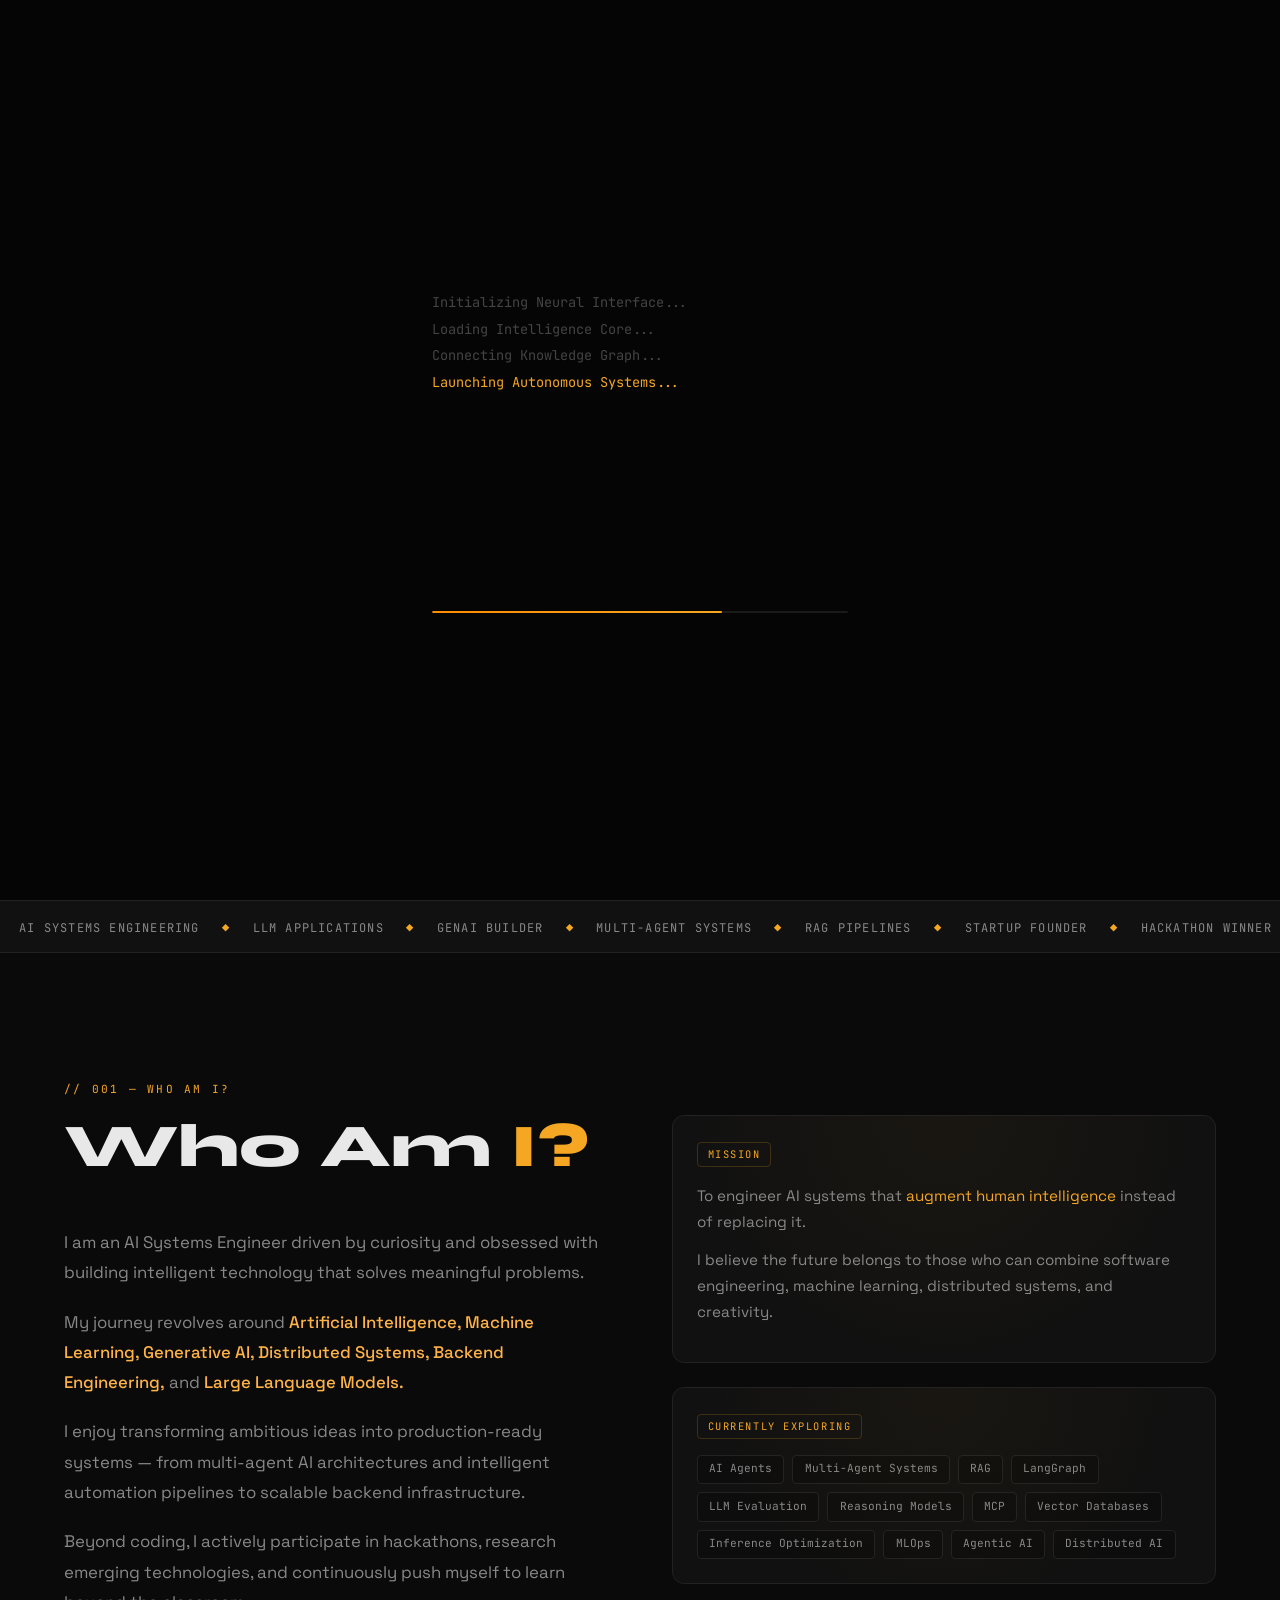
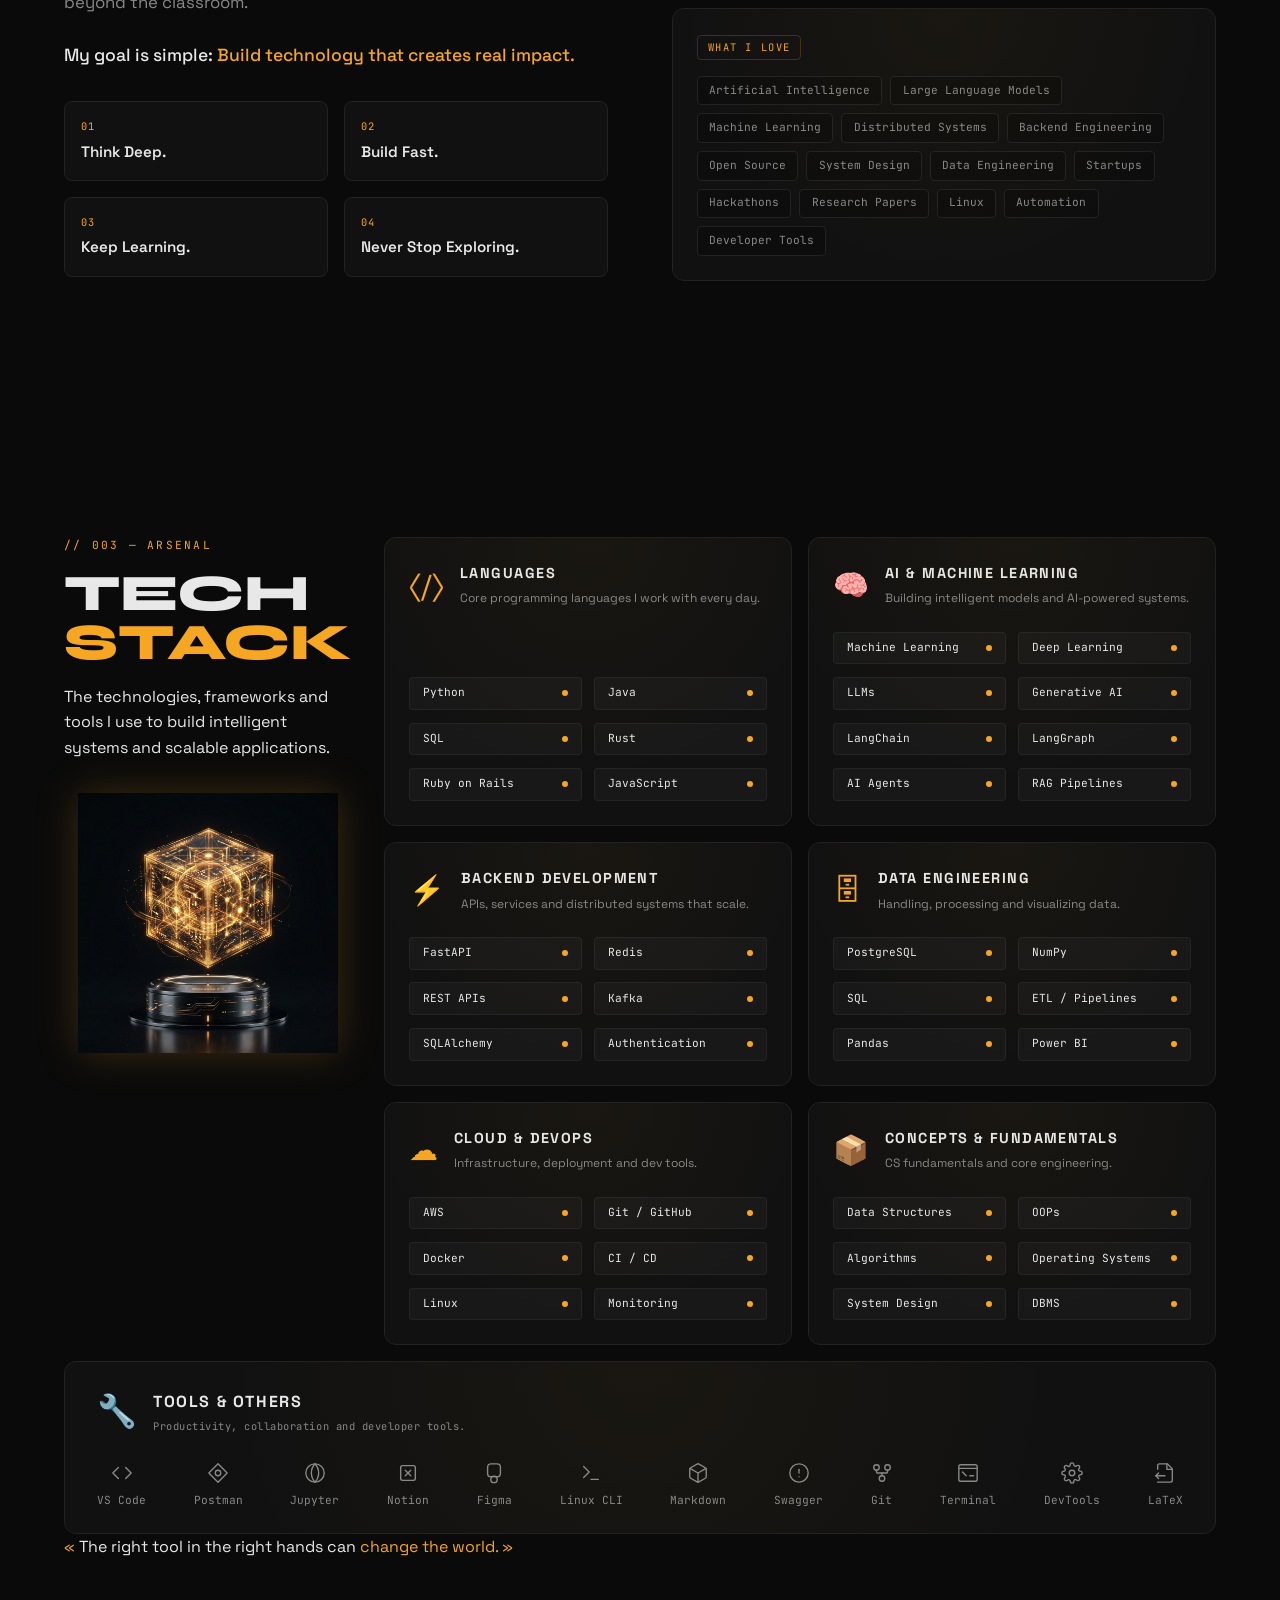
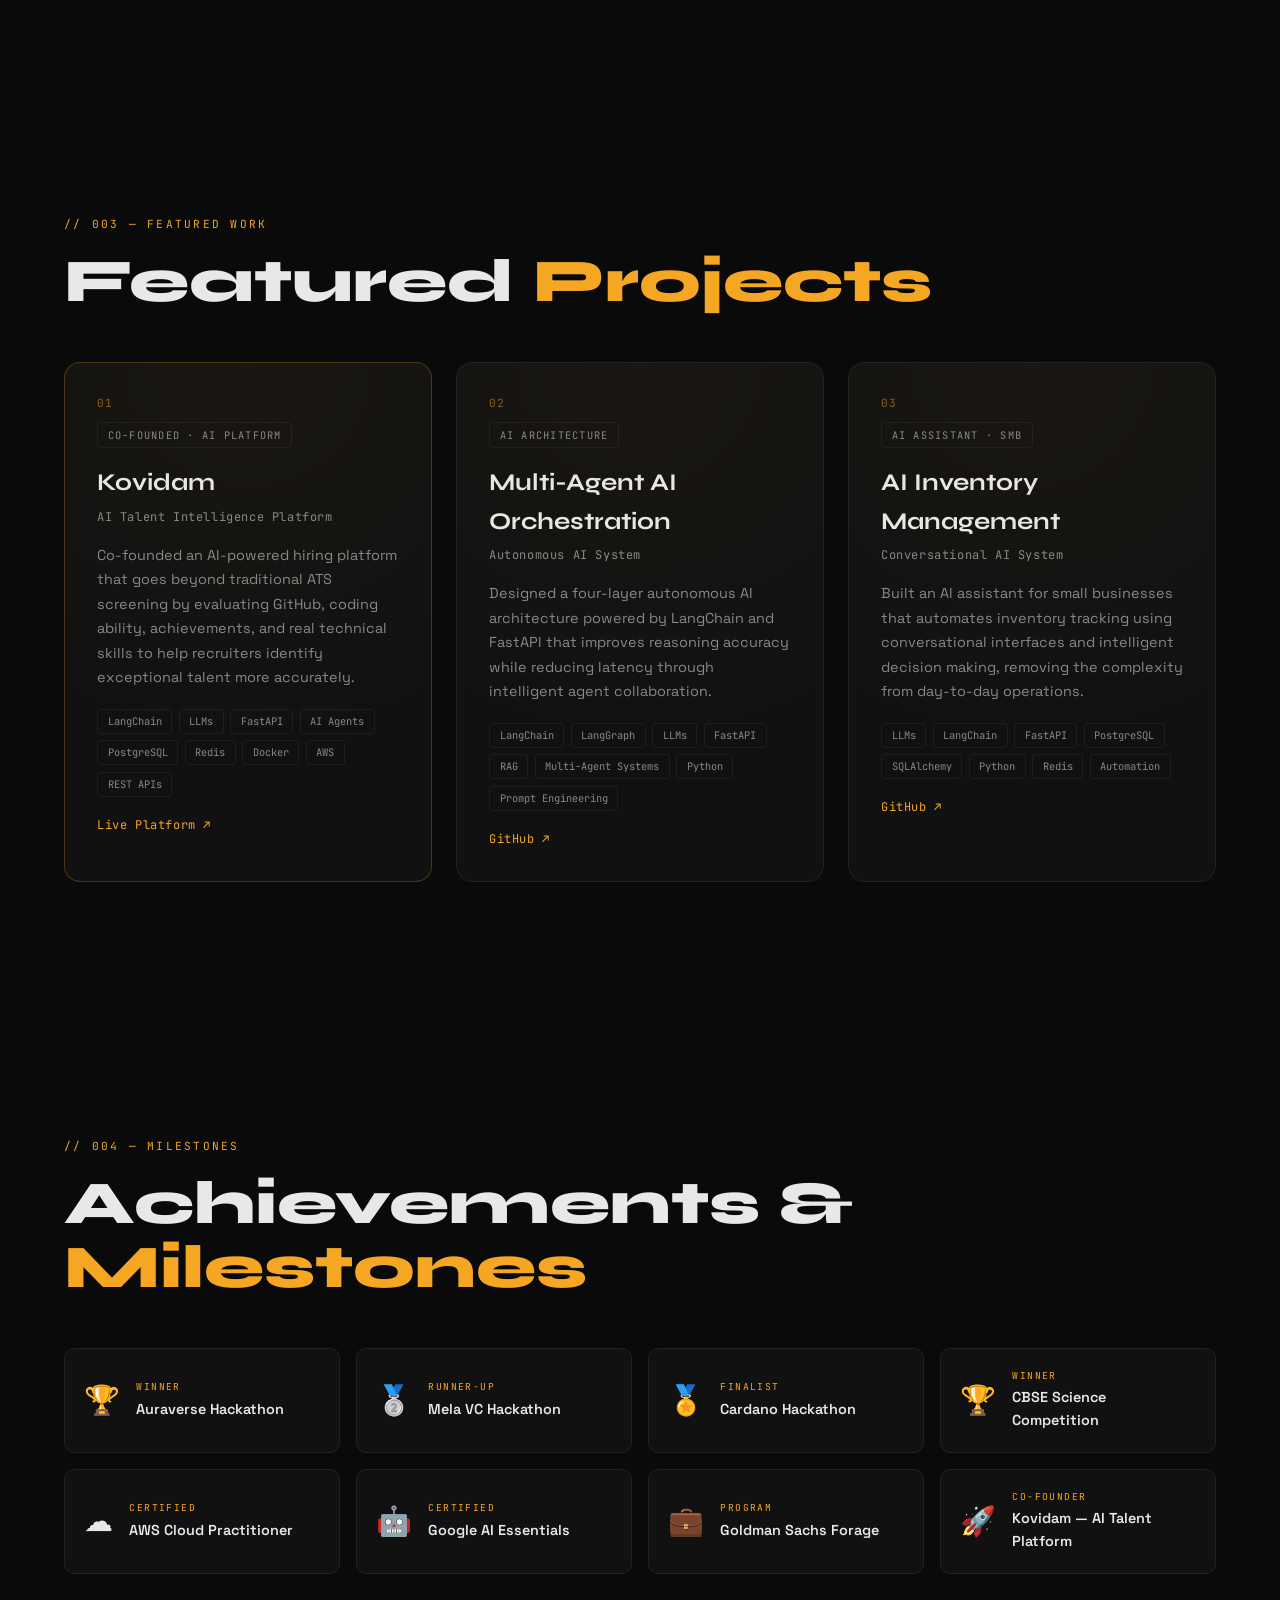
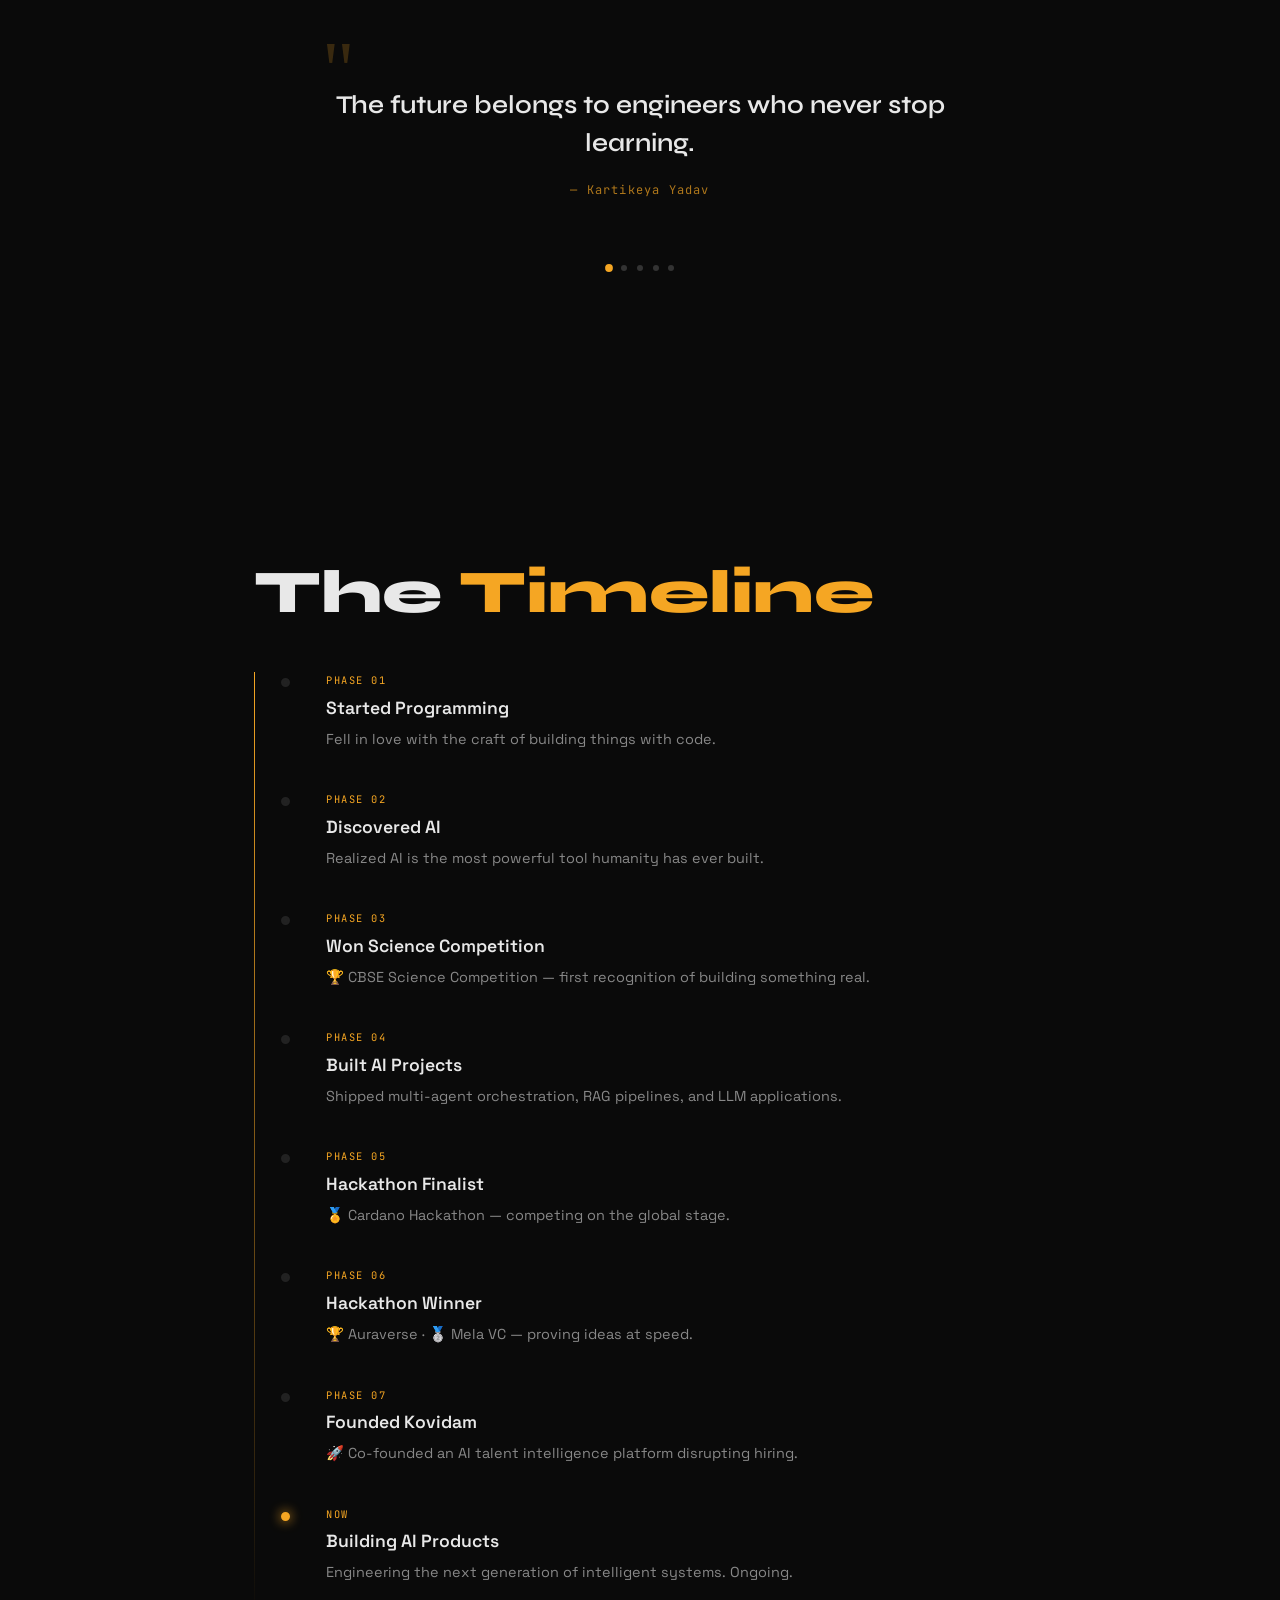
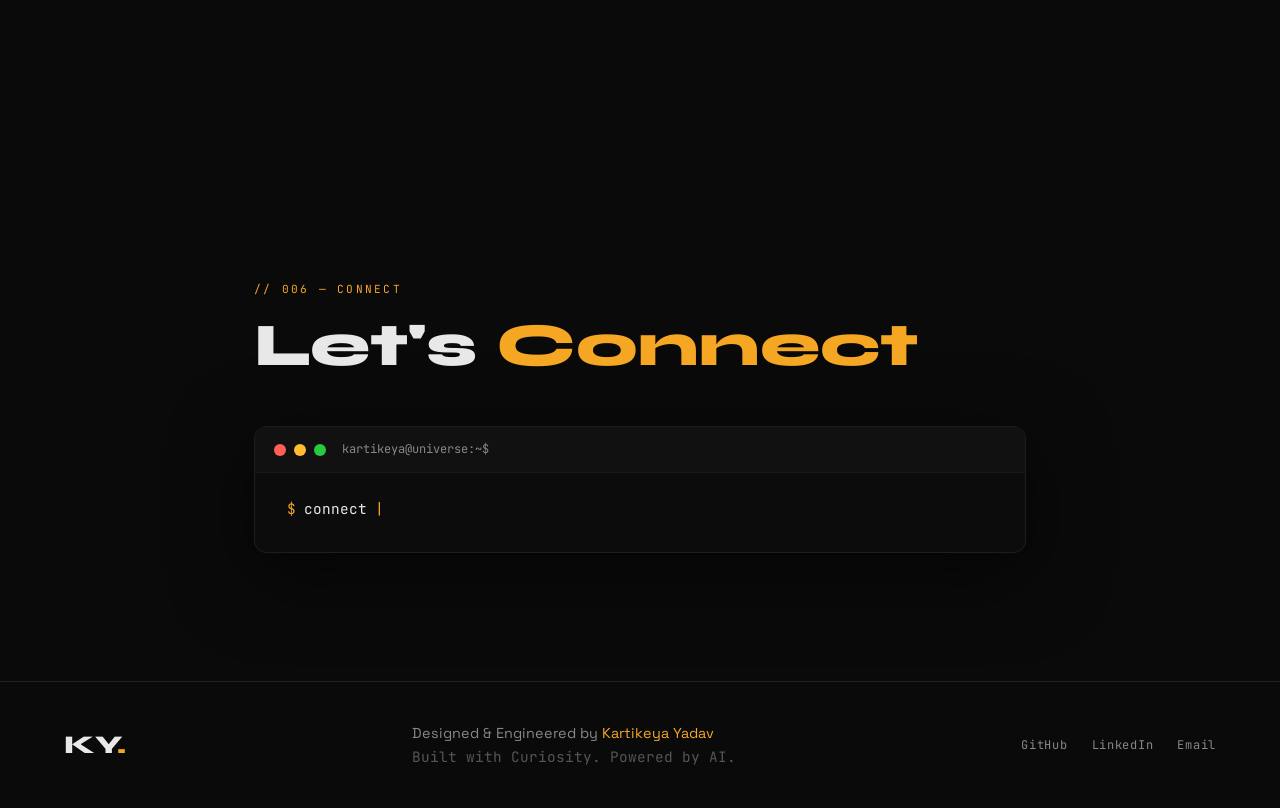
==== commit 2d121957: "Added Tools and other section" ====
--- a/index.html
+++ b/index.html
@@ -178,56 +178,192 @@
 
   <!-- TECH STACK -->
   <section class="section stack-section" id="stack">
-    <div class="section-label">// 002 — ARSENAL</div>
-    <h2 class="section-heading">Tech <span class="gold">Stack</span></h2>
-    <div class="stack-grid">
-      <div class="stack-cat card-glow">
-        <div class="stack-cat-header"><span class="stack-icon">⟨/⟩</span>Languages</div>
-        <div class="stack-items">
-          <div class="stack-item"><span>Python</span><div class="skill-bar"><div class="skill-fill" style="width:95%"></div></div></div>
-          <div class="stack-item"><span>Java</span><div class="skill-bar"><div class="skill-fill" style="width:80%"></div></div></div>
-          <div class="stack-item"><span>SQL</span><div class="skill-bar"><div class="skill-fill" style="width:88%"></div></div></div>
-        </div>
-      </div>
-      <div class="stack-cat card-glow">
-        <div class="stack-cat-header"><span class="stack-icon">🤖</span>AI & ML</div>
-        <div class="stack-items">
-          <div class="stack-item"><span>LLMs & GenAI</span><div class="skill-bar"><div class="skill-fill" style="width:92%"></div></div></div>
-          <div class="stack-item"><span>LangChain / LangGraph</span><div class="skill-bar"><div class="skill-fill" style="width:90%"></div></div></div>
-          <div class="stack-item"><span>RAG Pipelines</span><div class="skill-bar"><div class="skill-fill" style="width:88%"></div></div></div>
-          <div class="stack-item"><span>AI Agents</span><div class="skill-bar"><div class="skill-fill" style="width:87%"></div></div></div>
-          <div class="stack-item"><span>Prompt Engineering</span><div class="skill-bar"><div class="skill-fill" style="width:93%"></div></div></div>
-          <div class="stack-item"><span>Deep Learning</span><div class="skill-bar"><div class="skill-fill" style="width:75%"></div></div></div>
-        </div>
-      </div>
-      <div class="stack-cat card-glow">
-        <div class="stack-cat-header"><span class="stack-icon">⚡</span>Backend</div>
-        <div class="stack-items">
-          <div class="stack-item"><span>FastAPI</span><div class="skill-bar"><div class="skill-fill" style="width:90%"></div></div></div>
-          <div class="stack-item"><span>REST APIs</span><div class="skill-bar"><div class="skill-fill" style="width:92%"></div></div></div>
-          <div class="stack-item"><span>Redis</span><div class="skill-bar"><div class="skill-fill" style="width:80%"></div></div></div>
-          <div class="stack-item"><span>Kafka</span><div class="skill-bar"><div class="skill-fill" style="width:75%"></div></div></div>
-          <div class="stack-item"><span>SQLAlchemy</span><div class="skill-bar"><div class="skill-fill" style="width:82%"></div></div></div>
-        </div>
-      </div>
-      <div class="stack-cat card-glow">
-        <div class="stack-cat-header"><span class="stack-icon">🗄</span>Data</div>
-        <div class="stack-items">
-          <div class="stack-item"><span>PostgreSQL</span><div class="skill-bar"><div class="skill-fill" style="width:85%"></div></div></div>
-          <div class="stack-item"><span>Data Pipelines / ETL</span><div class="skill-bar"><div class="skill-fill" style="width:82%"></div></div></div>
-          <div class="stack-item"><span>Pandas / NumPy</span><div class="skill-bar"><div class="skill-fill" style="width:88%"></div></div></div>
-          <div class="stack-item"><span>Power BI</span><div class="skill-bar"><div class="skill-fill" style="width:78%"></div></div></div>
-        </div>
-      </div>
-      <div class="stack-cat card-glow">
-        <div class="stack-cat-header"><span class="stack-icon">☁</span>Cloud & DevOps</div>
-        <div class="stack-items">
-          <div class="stack-item"><span>AWS</span><div class="skill-bar"><div class="skill-fill" style="width:80%"></div></div></div>
-          <div class="stack-item"><span>Docker</span><div class="skill-bar"><div class="skill-fill" style="width:78%"></div></div></div>
-          <div class="stack-item"><span>Git / GitHub</span><div class="skill-bar"><div class="skill-fill" style="width:93%"></div></div></div>
-          <div class="stack-item"><span>Linux</span><div class="skill-bar"><div class="skill-fill" style="width:88%"></div></div></div>
-        </div>
-      </div>
+    <div class="stack-layout">
+      <!-- Left Sidebar -->
+      <div class="stack-sidebar">
+        <div class="section-label">// 003 — ARSENAL</div>
+        <h2 class="section-heading stack-heading">TECH<br><span class="gold">STACK</span></h2>
+        <p class="stack-desc">The technologies, frameworks and tools I use to build intelligent systems and scalable applications.</p>
+        <img src="assets/tech_cube.png" alt="Tech Cube" class="tech-cube-img" />
+      </div>
+
+      <!-- Right Grid -->
+      <div class="stack-main-grid">
+        <div class="stack-card card-glow">
+          <div class="sc-header">
+            <div class="sc-icon">⟨/⟩</div>
+            <div class="sc-title-wrap">
+              <h4>LANGUAGES</h4>
+              <p>Core programming languages I work with every day.</p>
+            </div>
+          </div>
+          <div class="sc-skills">
+            <div class="sc-skill"><span>Python</span><span class="skill-dot"></span></div>
+            <div class="sc-skill"><span>Java</span><span class="skill-dot"></span></div>
+            <div class="sc-skill"><span>SQL</span><span class="skill-dot"></span></div>
+            <div class="sc-skill"><span>Rust</span><span class="skill-dot"></span></div>
+            <div class="sc-skill"><span>Ruby on Rails</span><span class="skill-dot"></span></div>
+            <div class="sc-skill"><span>JavaScript</span><span class="skill-dot"></span></div>
+          </div>
+        </div>
+
+        <div class="stack-card card-glow">
+          <div class="sc-header">
+            <div class="sc-icon">🧠</div>
+            <div class="sc-title-wrap">
+              <h4>AI & MACHINE LEARNING</h4>
+              <p>Building intelligent models and AI-powered systems.</p>
+            </div>
+          </div>
+          <div class="sc-skills">
+            <div class="sc-skill"><span>Machine Learning</span><span class="skill-dot"></span></div>
+            <div class="sc-skill"><span>Deep Learning</span><span class="skill-dot"></span></div>
+            <div class="sc-skill"><span>LLMs</span><span class="skill-dot"></span></div>
+            <div class="sc-skill"><span>Generative AI</span><span class="skill-dot"></span></div>
+            <div class="sc-skill"><span>LangChain</span><span class="skill-dot"></span></div>
+            <div class="sc-skill"><span>LangGraph</span><span class="skill-dot"></span></div>
+            <div class="sc-skill"><span>AI Agents</span><span class="skill-dot"></span></div>
+            <div class="sc-skill"><span>RAG Pipelines</span><span class="skill-dot"></span></div>
+          </div>
+        </div>
+
+        <div class="stack-card card-glow">
+          <div class="sc-header">
+            <div class="sc-icon">⚡</div>
+            <div class="sc-title-wrap">
+              <h4>BACKEND DEVELOPMENT</h4>
+              <p>APIs, services and distributed systems that scale.</p>
+            </div>
+          </div>
+          <div class="sc-skills">
+            <div class="sc-skill"><span>FastAPI</span><span class="skill-dot"></span></div>
+            <div class="sc-skill"><span>Redis</span><span class="skill-dot"></span></div>
+            <div class="sc-skill"><span>REST APIs</span><span class="skill-dot"></span></div>
+            <div class="sc-skill"><span>Kafka</span><span class="skill-dot"></span></div>
+            <div class="sc-skill"><span>SQLAlchemy</span><span class="skill-dot"></span></div>
+            <div class="sc-skill"><span>Authentication</span><span class="skill-dot"></span></div>
+          </div>
+        </div>
+
+        <div class="stack-card card-glow">
+          <div class="sc-header">
+            <div class="sc-icon">🗄</div>
+            <div class="sc-title-wrap">
+              <h4>DATA ENGINEERING</h4>
+              <p>Handling, processing and visualizing data.</p>
+            </div>
+          </div>
+          <div class="sc-skills">
+            <div class="sc-skill"><span>PostgreSQL</span><span class="skill-dot"></span></div>
+            <div class="sc-skill"><span>NumPy</span><span class="skill-dot"></span></div>
+            <div class="sc-skill"><span>SQL</span><span class="skill-dot"></span></div>
+            <div class="sc-skill"><span>ETL / Pipelines</span><span class="skill-dot"></span></div>
+            <div class="sc-skill"><span>Pandas</span><span class="skill-dot"></span></div>
+            <div class="sc-skill"><span>Power BI</span><span class="skill-dot"></span></div>
+          </div>
+        </div>
+
+        <div class="stack-card card-glow">
+          <div class="sc-header">
+            <div class="sc-icon">☁</div>
+            <div class="sc-title-wrap">
+              <h4>CLOUD & DEVOPS</h4>
+              <p>Infrastructure, deployment and dev tools.</p>
+            </div>
+          </div>
+          <div class="sc-skills">
+            <div class="sc-skill"><span>AWS</span><span class="skill-dot"></span></div>
+            <div class="sc-skill"><span>Git / GitHub</span><span class="skill-dot"></span></div>
+            <div class="sc-skill"><span>Docker</span><span class="skill-dot"></span></div>
+            <div class="sc-skill"><span>CI / CD</span><span class="skill-dot"></span></div>
+            <div class="sc-skill"><span>Linux</span><span class="skill-dot"></span></div>
+            <div class="sc-skill"><span>Monitoring</span><span class="skill-dot"></span></div>
+          </div>
+        </div>
+
+        <div class="stack-card card-glow">
+          <div class="sc-header">
+            <div class="sc-icon">📦</div>
+            <div class="sc-title-wrap">
+              <h4>CONCEPTS & FUNDAMENTALS</h4>
+              <p>CS fundamentals and core engineering.</p>
+            </div>
+          </div>
+          <div class="sc-skills">
+            <div class="sc-skill"><span>Data Structures</span><span class="skill-dot"></span></div>
+            <div class="sc-skill"><span>OOPs</span><span class="skill-dot"></span></div>
+            <div class="sc-skill"><span>Algorithms</span><span class="skill-dot"></span></div>
+            <div class="sc-skill"><span>Operating Systems</span><span class="skill-dot"></span></div>
+            <div class="sc-skill"><span>System Design</span><span class="skill-dot"></span></div>
+            <div class="sc-skill"><span>DBMS</span><span class="skill-dot"></span></div>
+          </div>
+        </div>
+      </div>
+    </div>
+
+    <!-- Tools Bottom Bar -->
+    <div class="tools-bar card-glow">
+      <div class="tools-header">
+        <div class="tools-icon">🔧</div>
+        <div class="tools-text">
+          <h4>TOOLS & OTHERS</h4>
+          <span style="font-family:var(--font-mono);font-size:0.65rem;color:var(--muted);letter-spacing:0.05em;display:block;">Productivity, collaboration and developer tools.</span>
+        </div>
+      </div>
+      <div class="tools-icons-row">
+        <div class="tool-icon-box">
+          <svg width="22" height="22" viewBox="0 0 24 24" fill="none" stroke="currentColor" stroke-width="1.5" stroke-linecap="round" stroke-linejoin="round"><polyline points="16 18 22 12 16 6"></polyline><polyline points="8 6 2 12 8 18"></polyline></svg>
+          <span>VS Code</span>
+        </div>
+        <div class="tool-icon-box">
+          <svg width="22" height="22" viewBox="0 0 24 24" fill="none" stroke="currentColor" stroke-width="1.5" stroke-linecap="round" stroke-linejoin="round"><path d="M12 2L22 12L12 22L2 12L12 2Z"></path><circle cx="12" cy="12" r="3"></circle></svg>
+          <span>Postman</span>
+        </div>
+        <div class="tool-icon-box">
+          <svg width="22" height="22" viewBox="0 0 24 24" fill="none" stroke="currentColor" stroke-width="1.5" stroke-linecap="round" stroke-linejoin="round"><circle cx="12" cy="12" r="10"></circle><path d="M12 2a15.3 15.3 0 0 1 4 10 15.3 15.3 0 0 1-4 10 15.3 15.3 0 0 1-4-10 15.3 15.3 0 0 1 4-10z"></path></svg>
+          <span>Jupyter</span>
+        </div>
+        <div class="tool-icon-box">
+          <svg width="22" height="22" viewBox="0 0 24 24" fill="none" stroke="currentColor" stroke-width="1.5" stroke-linecap="round" stroke-linejoin="round"><rect x="4" y="4" width="16" height="16" rx="2" ry="2"></rect><path d="M9 9l6 6"></path><path d="M15 9l-6 6"></path></svg>
+          <span>Notion</span>
+        </div>
+        <div class="tool-icon-box">
+          <svg width="22" height="22" viewBox="0 0 24 24" fill="none" stroke="currentColor" stroke-width="1.5" stroke-linecap="round" stroke-linejoin="round"><path d="M5 5.5A3.5 3.5 0 0 1 8.5 2h7A3.5 3.5 0 0 1 19 5.5v7A3.5 3.5 0 0 1 15.5 16h-7A3.5 3.5 0 0 1 5 12.5v-7z"></path><circle cx="12" cy="19" r="3.5"></circle></svg>
+          <span>Figma</span>
+        </div>
+        <div class="tool-icon-box">
+          <svg width="22" height="22" viewBox="0 0 24 24" fill="none" stroke="currentColor" stroke-width="1.5" stroke-linecap="round" stroke-linejoin="round"><polyline points="4 17 10 11 4 5"></polyline><line x1="12" y1="19" x2="20" y2="19"></line></svg>
+          <span>Linux CLI</span>
+        </div>
+        <div class="tool-icon-box">
+          <svg width="22" height="22" viewBox="0 0 24 24" fill="none" stroke="currentColor" stroke-width="1.5" stroke-linecap="round" stroke-linejoin="round"><path d="M21 16V8a2 2 0 0 0-1-1.73l-7-4a2 2 0 0 0-2 0l-7 4A2 2 0 0 0 3 8v8a2 2 0 0 0 1 1.73l7 4a2 2 0 0 0 2 0l7-4A2 2 0 0 0 21 16z"></path><polyline points="3.27 6.96 12 12.01 20.73 6.96"></polyline><line x1="12" y1="22.08" x2="12" y2="12"></line></svg>
+          <span>Markdown</span>
+        </div>
+        <div class="tool-icon-box">
+          <svg width="22" height="22" viewBox="0 0 24 24" fill="none" stroke="currentColor" stroke-width="1.5" stroke-linecap="round" stroke-linejoin="round"><circle cx="12" cy="12" r="10"></circle><line x1="12" y1="8" x2="12" y2="12"></line><line x1="12" y1="16" x2="12.01" y2="16"></line></svg>
+          <span>Swagger</span>
+        </div>
+        <div class="tool-icon-box">
+          <svg width="22" height="22" viewBox="0 0 24 24" fill="none" stroke="currentColor" stroke-width="1.5" stroke-linecap="round" stroke-linejoin="round"><circle cx="12" cy="18" r="3"></circle><circle cx="6" cy="6" r="3"></circle><circle cx="18" cy="6" r="3"></circle><path d="M18 9v2c0 .6-.4 1-1 1H7c-.6 0-1-.4-1-1V9"></path><path d="M12 15v-3"></path></svg>
+          <span>Git</span>
+        </div>
+        <div class="tool-icon-box">
+          <svg width="22" height="22" viewBox="0 0 24 24" fill="none" stroke="currentColor" stroke-width="1.5" stroke-linecap="round" stroke-linejoin="round"><rect x="2" y="3" width="20" height="18" rx="2" ry="2"></rect><line x1="2" y1="7" x2="22" y2="7"></line><line x1="6" y1="11" x2="10" y2="15"></line><line x1="14" y1="15" x2="18" y2="15"></line></svg>
+          <span>Terminal</span>
+        </div>
+        <div class="tool-icon-box">
+          <svg width="22" height="22" viewBox="0 0 24 24" fill="none" stroke="currentColor" stroke-width="1.5" stroke-linecap="round" stroke-linejoin="round"><circle cx="12" cy="12" r="3"></circle><path d="M19.4 15a1.65 1.65 0 0 0 .33 1.82l.06.06a2 2 0 0 1 0 2.83 2 2 0 0 1-2.83 0l-.06-.06a1.65 1.65 0 0 0-1.82-.33 1.65 1.65 0 0 0-1 1.51V21a2 2 0 0 1-2 2 2 2 0 0 1-2-2v-.09A1.65 1.65 0 0 0 9 19.4a1.65 1.65 0 0 0-1.82.33l-.06.06a2 2 0 0 1-2.83 0 2 2 0 0 1 0-2.83l.06-.06a1.65 1.65 0 0 0 .33-1.82 1.65 1.65 0 0 0-1.51-1H3a2 2 0 0 1-2-2 2 2 0 0 1 2-2h.09A1.65 1.65 0 0 0 4.6 9a1.65 1.65 0 0 0-.33-1.82l-.06-.06a2 2 0 0 1 0-2.83 2 2 0 0 1 2.83 0l.06.06a1.65 1.65 0 0 0 1.82.33H9a1.65 1.65 0 0 0 1-1.51V3a2 2 0 0 1 2-2 2 2 0 0 1 2 2v.09a1.65 1.65 0 0 0 1 1.51 1.65 1.65 0 0 0 1.82-.33l.06-.06a2 2 0 0 1 2.83 0 2 2 0 0 1 0 2.83l-.06.06a1.65 1.65 0 0 0-.33 1.82V9a1.65 1.65 0 0 0 1.51 1H21a2 2 0 0 1 2 2 2 2 0 0 1-2 2h-.09a1.65 1.65 0 0 0-1.51 1z"></path></svg>
+          <span>DevTools</span>
+        </div>
+        <div class="tool-icon-box">
+          <svg width="22" height="22" viewBox="0 0 24 24" fill="none" stroke="currentColor" stroke-width="1.5" stroke-linecap="round" stroke-linejoin="round"><path d="M4 22h14a2 2 0 0 0 2-2V7.5L14.5 2H6a2 2 0 0 0-2 2v4"></path><polyline points="14 2 14 8 20 8"></polyline><path d="M2 15h10"></path><path d="M5 12l-3 3 3 3"></path></svg>
+          <span>LaTeX</span>
+        </div>
+      </div>
+    </div>
+    
+    <div class="stack-quote">
+      <span class="gold">«</span> The right tool in the right hands can <span class="gold">change the world.</span> <span class="gold">»</span>
     </div>
   </section>
 
--- a/style.css
+++ b/style.css
@@ -62,21 +62,21 @@
 .hero-bg-orb{position:absolute;border-radius:50%;filter:blur(120px);pointer-events:none}
 .orb1{width:600px;height:600px;background:radial-gradient(circle,rgba(245,166,35,.08) 0%,transparent 70%);top:-100px;right:-100px}
 .orb2{width:400px;height:400px;background:radial-gradient(circle,rgba(255,140,0,.05) 0%,transparent 70%);bottom:50px;left:-100px}
-.hero-content{position:relative;z-index:2;text-align:center;max-width:900px;padding:0 2rem}
+.hero-content{position:relative;z-index:2;text-align:left;max-width:1100px;width:100%;padding:0 4rem}
 .hero-badge{display:inline-flex;align-items:center;gap:.5rem;font-family:var(--font-mono);font-size:.75rem;letter-spacing:.12em;text-transform:uppercase;color:var(--muted);border:1px solid #2a2a2a;padding:.4rem 1rem;border-radius:100px;margin-bottom:2rem}
 .badge-dot{width:6px;height:6px;border-radius:50%;background:var(--gold);animation:pulse-dot 2s infinite}
 @keyframes pulse-dot{0%,100%{opacity:1;transform:scale(1)}50%{opacity:.4;transform:scale(.6)}}
 .hero-name{font-family:var(--font-display);font-weight:800;font-size:clamp(4rem,12vw,9rem);line-height:.9;letter-spacing:-.02em;position:relative;margin-bottom:1.5rem}
 .hero-name-line{display:block}
 .hero-name-line.gold{color:var(--gold)}
-.hero-slash{position:absolute;bottom:-8px;left:50%;transform:translateX(-50%);width:0;height:3px;background:linear-gradient(90deg,transparent,var(--gold),var(--gold2),transparent);border-radius:2px;box-shadow:0 0 20px var(--gold);transition:width 1s ease .2s}
+.hero-slash{position:absolute;bottom:-8px;left:0;width:0;height:3px;background:linear-gradient(90deg,var(--gold),var(--gold2),transparent);border-radius:2px;box-shadow:0 0 20px var(--gold);transition:width 1s ease .2s}
 .hero-slash.active{width:100%}
-.hero-titles{display:flex;align-items:center;justify-content:center;flex-wrap:wrap;gap:.5rem 1rem;margin-bottom:2rem;margin-top:1rem}
+.hero-titles{display:flex;align-items:center;justify-content:flex-start;flex-wrap:wrap;gap:.5rem 1rem;margin-bottom:2rem;margin-top:1rem}
 .hero-title-item{font-family:var(--font-mono);font-size:clamp(.65rem,.9vw,.85rem);letter-spacing:.18em;color:var(--muted);text-transform:uppercase}
 .hero-title-sep{color:var(--gold);font-size:.7rem}
-.hero-desc{font-size:clamp(1rem,1.5vw,1.15rem);color:var(--muted);line-height:1.8;margin-bottom:2.5rem;max-width:600px;margin-left:auto;margin-right:auto;text-align:center}
+.hero-desc{font-size:clamp(1rem,1.5vw,1.15rem);color:var(--muted);line-height:1.8;margin-bottom:2.5rem;max-width:650px;margin-left:0;text-align:left}
 .hero-desc em{color:var(--amber);font-style:normal}
-.hero-btns{display:flex;align-items:center;justify-content:center;gap:1rem;flex-wrap:wrap}
+.hero-btns{display:flex;align-items:center;justify-content:flex-start;gap:1rem;flex-wrap:wrap}
 .btn-primary{position:relative;padding:.9rem 2.2rem;background:var(--gold);color:#000;font-family:var(--font-sans);font-weight:600;font-size:.9rem;letter-spacing:.05em;border-radius:6px;overflow:hidden;transition:all .3s;z-index:1}
 .btn-primary:hover{transform:translateY(-2px);box-shadow:0 0 40px rgba(245,166,35,.4)}
 .btn-glow{position:absolute;inset:0;background:radial-gradient(circle at 50% 50%,rgba(255,255,255,.2),transparent);opacity:0;transition:opacity .3s}
@@ -119,14 +119,30 @@
 .explore-tags span:hover,.love-items span:hover{border-color:var(--gold);color:var(--gold)}
 
 /* ===== STACK ===== */
-.stack-grid{display:grid;grid-template-columns:repeat(auto-fit,minmax(300px,1fr));gap:1.5rem}
-.stack-cat-header{display:flex;align-items:center;gap:.7rem;font-family:var(--font-display);font-weight:700;font-size:1rem;margin-bottom:1.5rem;letter-spacing:.02em}
-.stack-icon{color:var(--gold);font-style:normal}
-.stack-items{display:flex;flex-direction:column;gap:.9rem}
-.stack-item{display:flex;flex-direction:column;gap:.4rem}
-.stack-item>span{font-size:.85rem;color:var(--muted);font-family:var(--font-mono)}
-.skill-bar{height:2px;background:#1a1a1a;border-radius:2px;overflow:hidden}
-.skill-fill{height:100%;background:linear-gradient(90deg,var(--gold2),var(--gold));border-radius:2px;width:0;transition:width 1.2s cubic-bezier(.4,0,.2,1)}
+.stack-layout{display:flex;gap:2rem;align-items:stretch}
+.stack-sidebar{flex:1;max-width:300px;display:flex;flex-direction:column}
+.stack-heading{margin-bottom:1rem;line-height:0.95;font-size:clamp(2rem,4vw,3.5rem)}
+.tech-cube-img{margin-top:2rem;width:100%;max-width:260px;align-self:center;filter:drop-shadow(0 0 20px rgba(245,166,35,0.2))}
+.stack-main-grid{flex:3;display:grid;grid-template-columns:repeat(auto-fit,minmax(280px,1fr));gap:1rem}
+.stack-card{display:flex;flex-direction:column;padding:1.5rem}
+.sc-header{display:flex;align-items:flex-start;gap:1rem;margin-bottom:1.5rem}
+.sc-icon{font-size:1.8rem;color:var(--gold);flex-shrink:0}
+.sc-title-wrap h4{font-size:0.9rem;letter-spacing:0.1em;margin-bottom:0.3rem}
+.sc-title-wrap p{font-size:0.75rem;color:var(--muted);line-height:1.5}
+.sc-skills{display:grid;grid-template-columns:1fr 1fr;gap:0.8rem;margin-top:auto}
+.sc-skill{display:flex;align-items:center;justify-content:space-between;background:rgba(255,255,255,0.03);padding:0.4rem 0.8rem;border-radius:4px;border:1px solid rgba(255,255,255,0.05);transition:all 0.3s}
+.sc-skill:hover{border-color:rgba(245,166,35,0.3);background:rgba(245,166,35,0.05)}
+.sc-skill span{font-family:var(--font-mono);font-size:0.7rem;color:var(--text)}
+.skill-dot{width:6px;height:6px;border-radius:50%;background:var(--gold)}
+.tools-bar{padding:1.5rem 2rem;display:flex;flex-direction:column;gap:1.5rem;margin-top:1rem}
+.tools-header{display:flex;align-items:center;gap:1rem}
+.tools-icon{font-size:2rem;color:var(--gold)}
+.tools-text h4{font-size:1rem;letter-spacing:0.1em;margin-bottom:0.2rem}
+.tools-icons-row{display:flex;flex-wrap:wrap;gap:1rem;justify-content:space-between;align-items:center}
+.tool-icon-box{display:flex;flex-direction:column;align-items:center;gap:0.5rem;color:var(--muted);transition:color 0.3s;cursor:default}
+.tool-icon-box:hover{color:var(--gold)}
+.tool-icon-box span{font-family:var(--font-mono);font-size:0.7rem}
+@media(max-width:900px){.stack-layout{flex-direction:column}.stack-sidebar{max-width:100%}.tools-icons-row{justify-content:center}}
 
 /* ===== PROJECTS ===== */
 .projects-grid{display:grid;grid-template-columns:repeat(auto-fit,minmax(320px,1fr));gap:1.5rem}
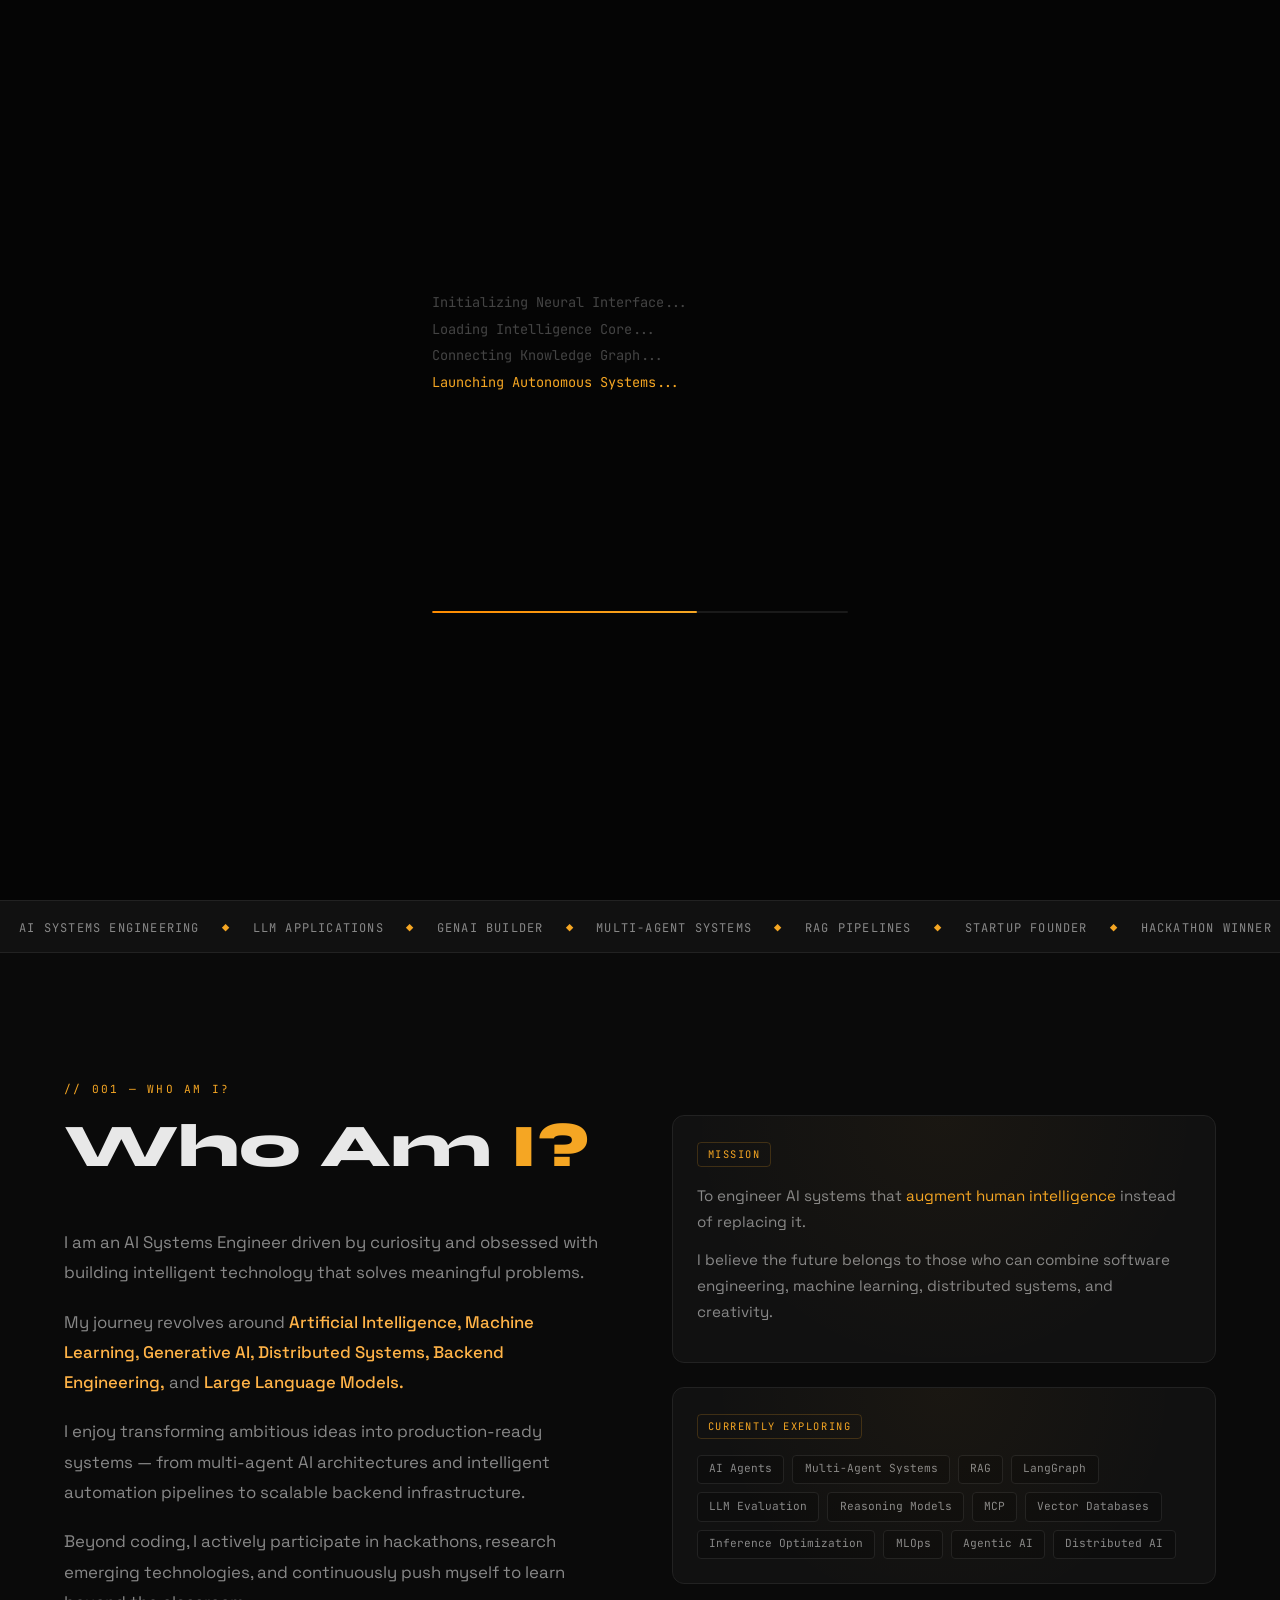
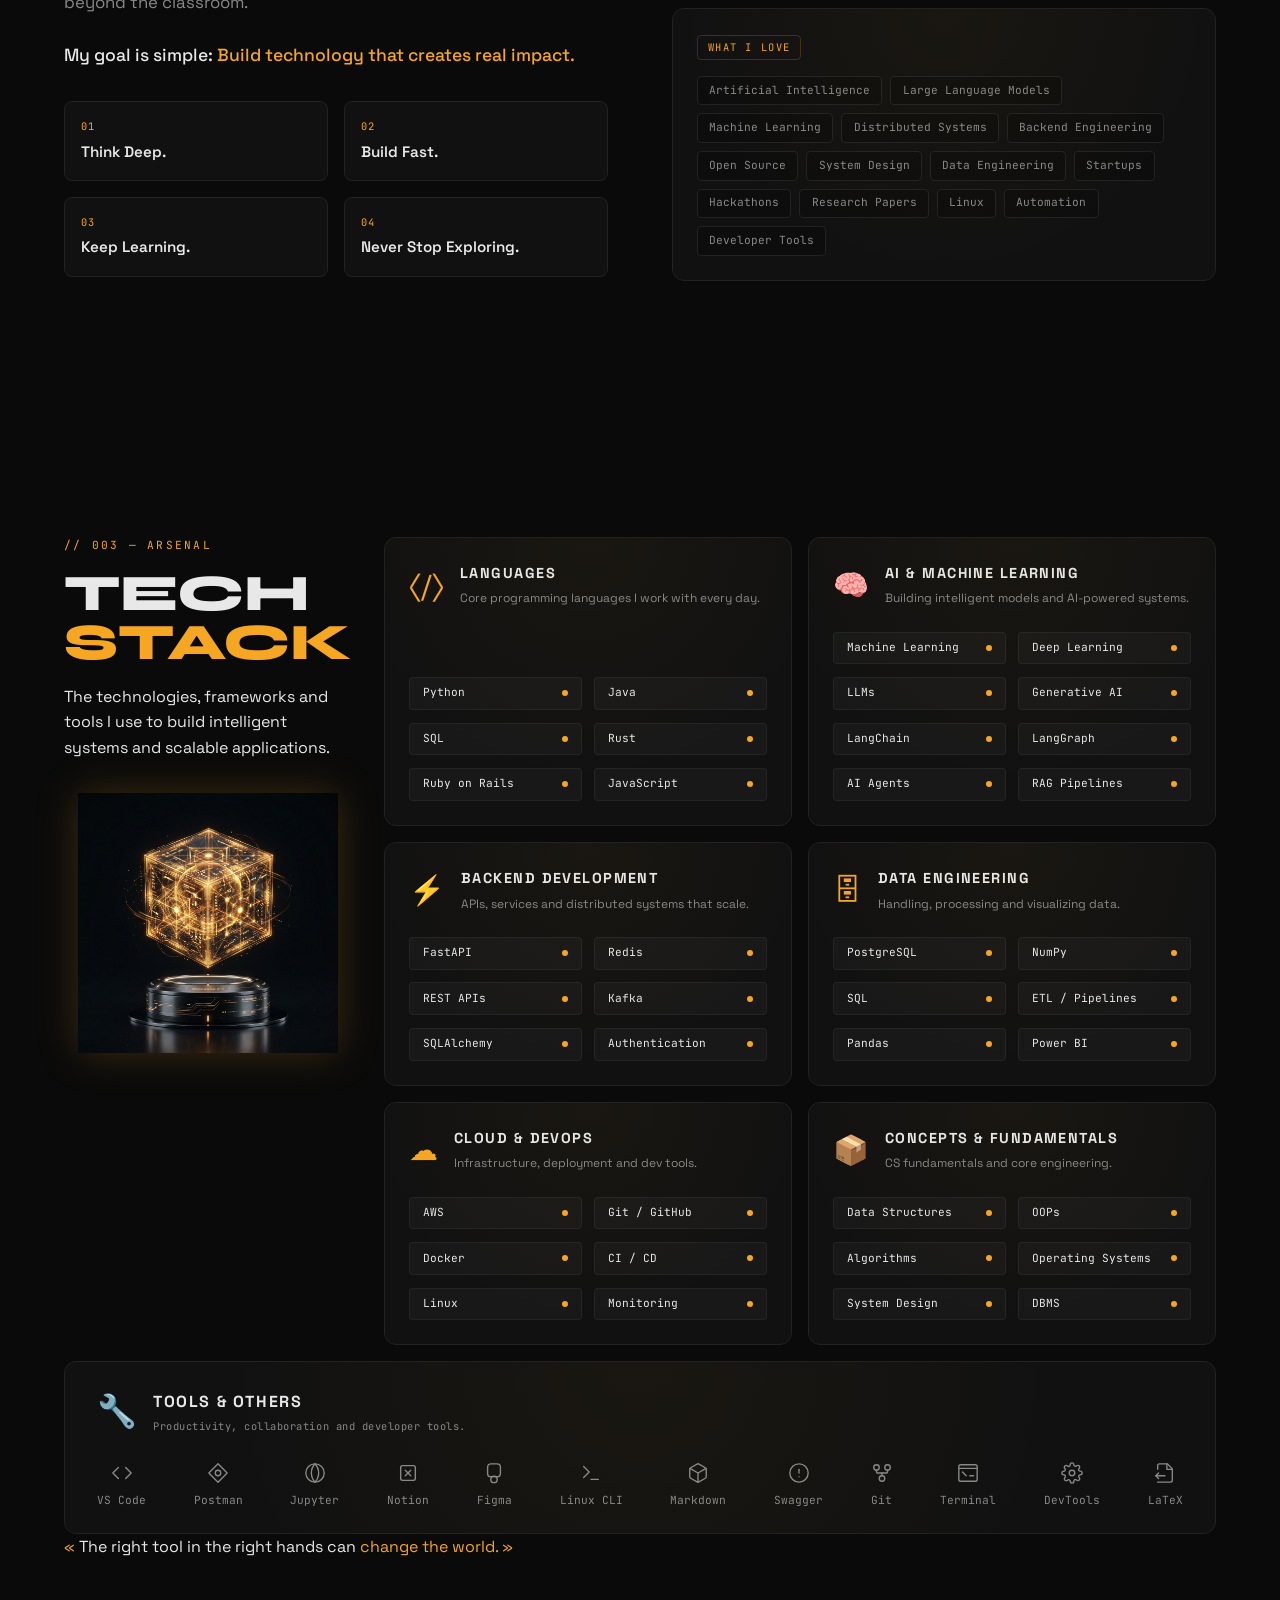
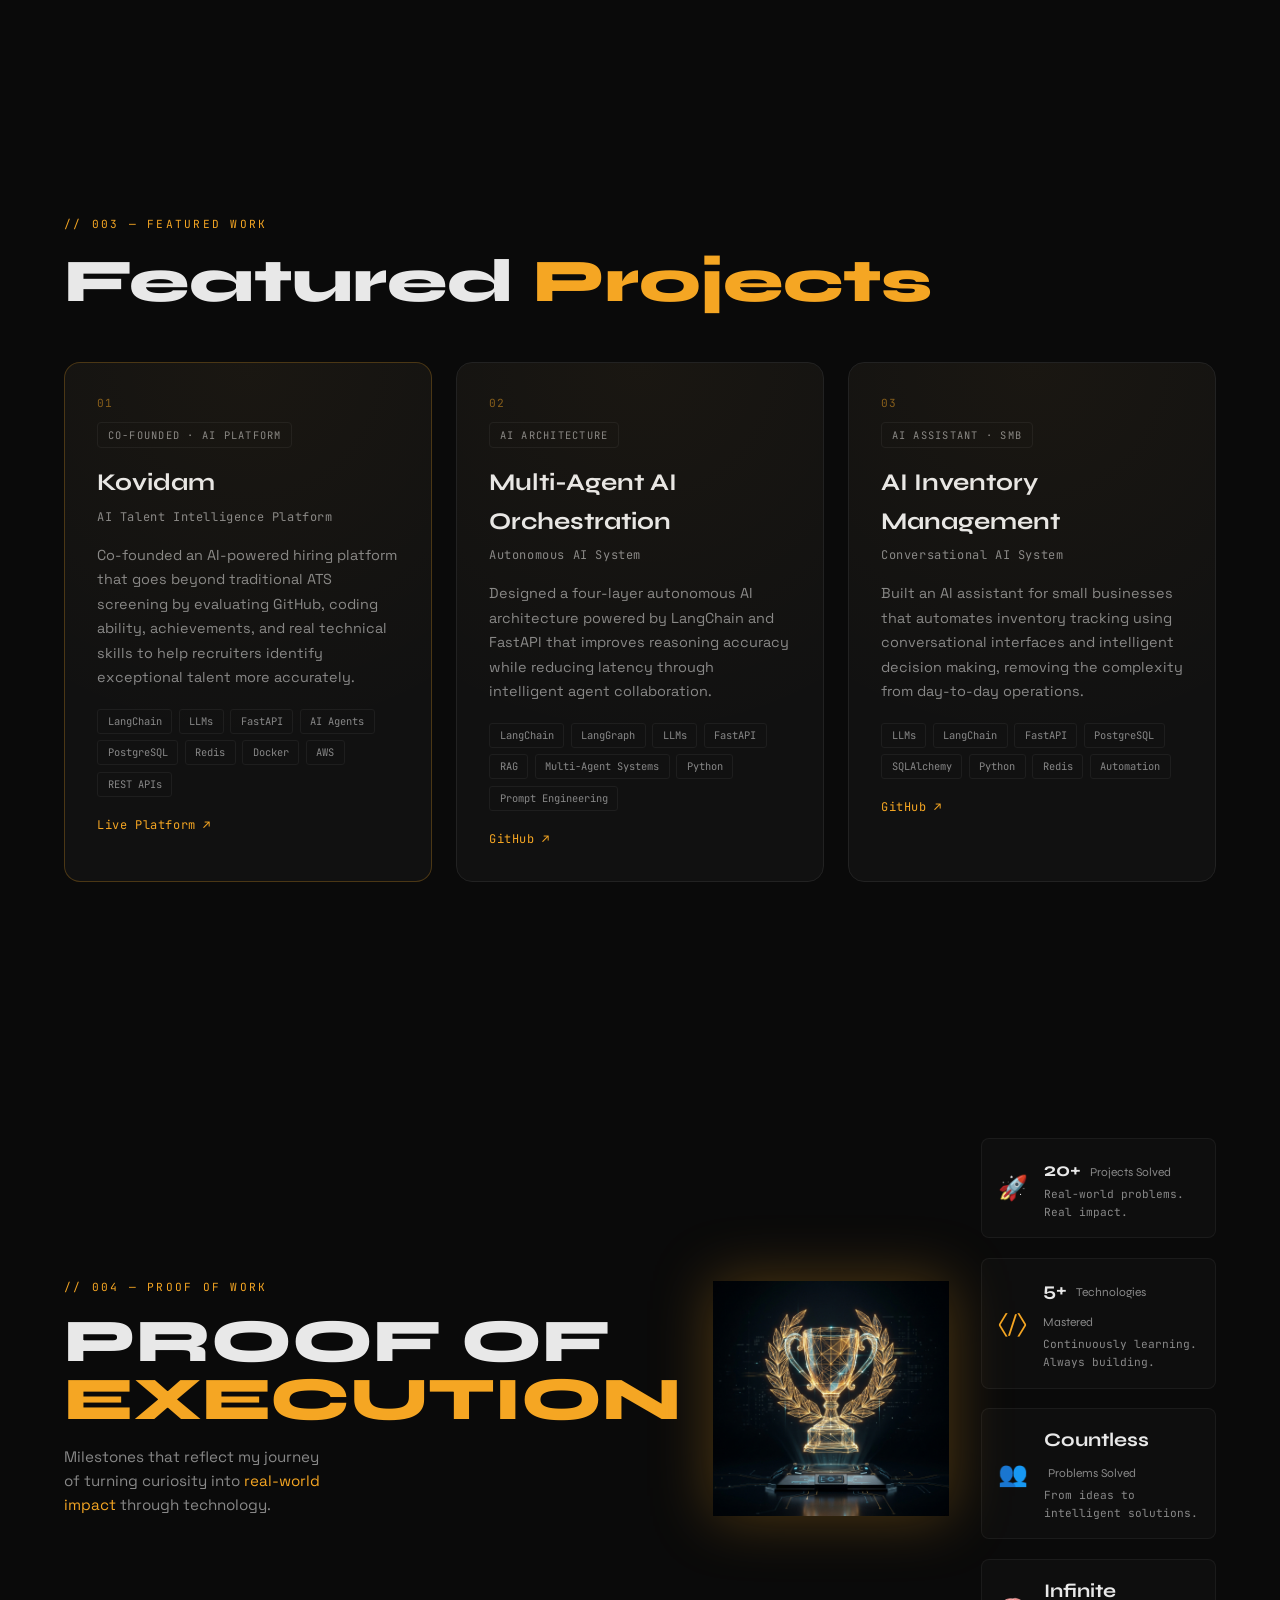
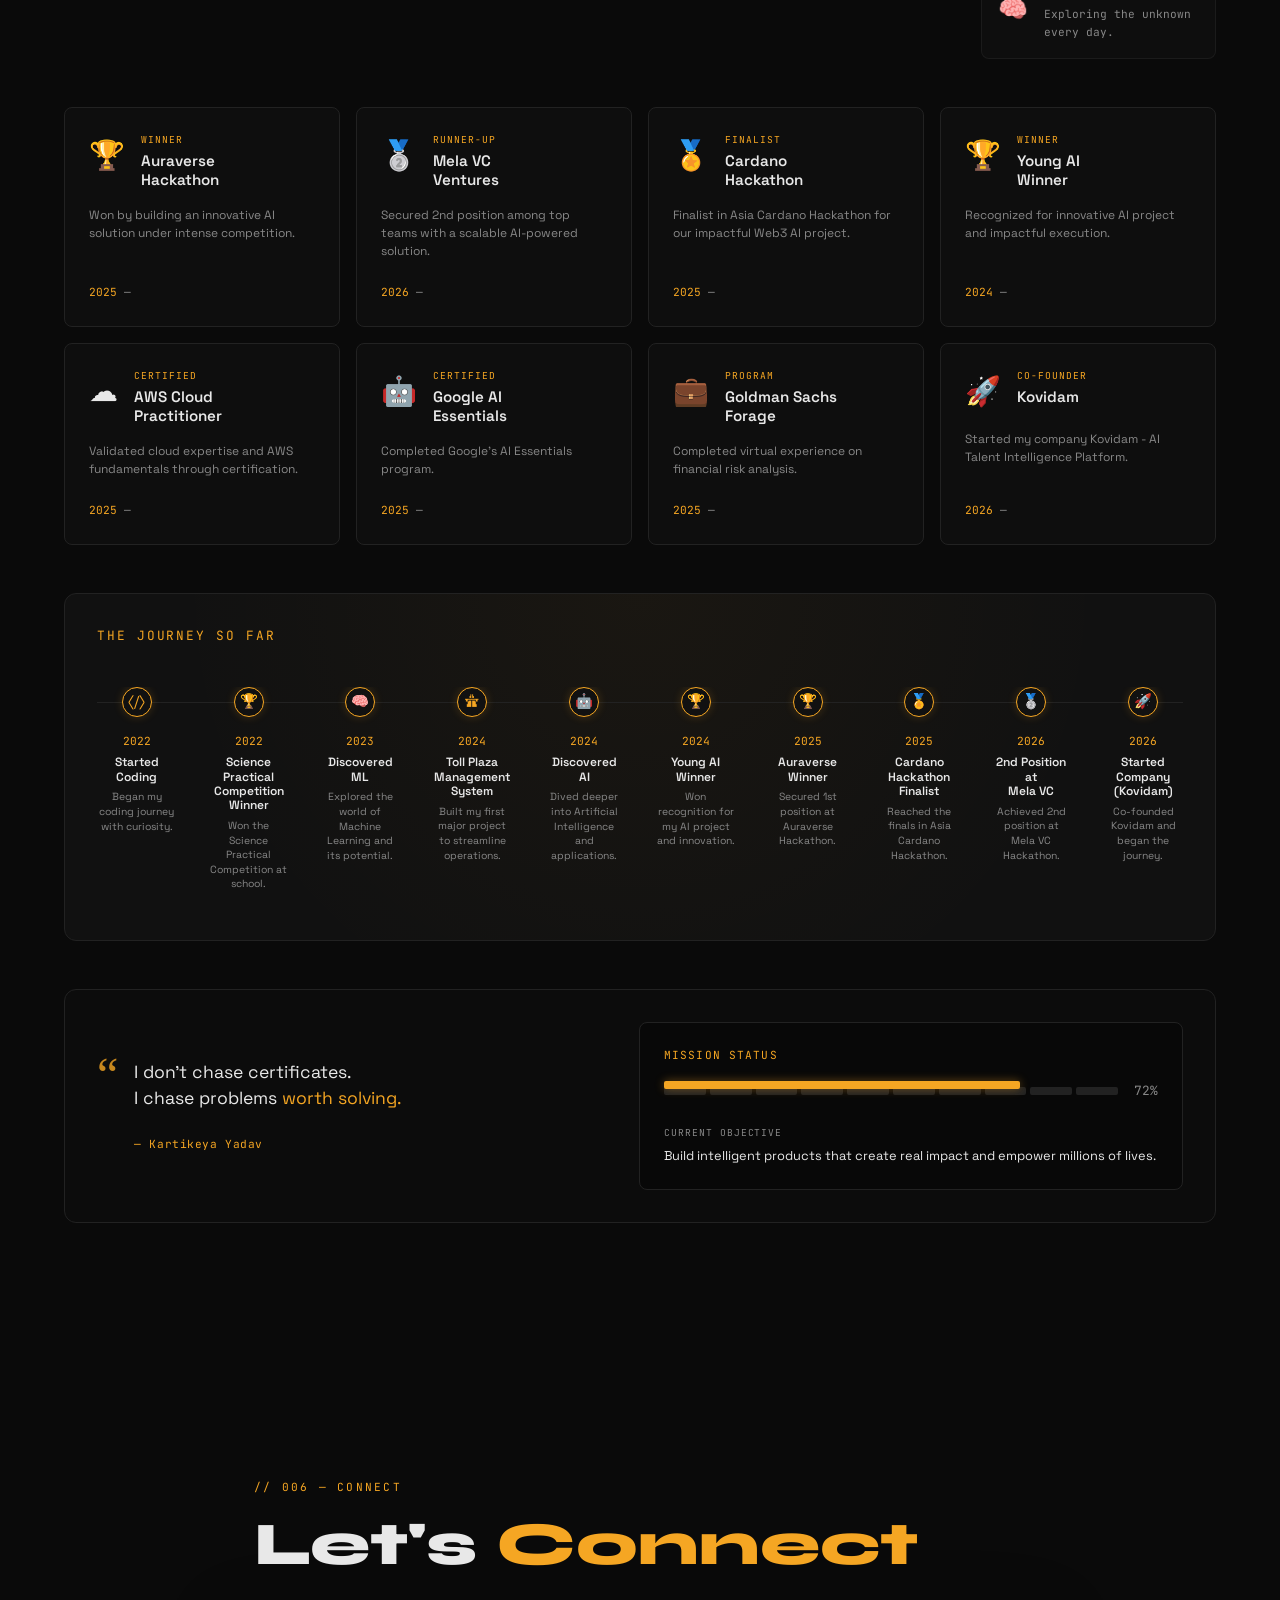
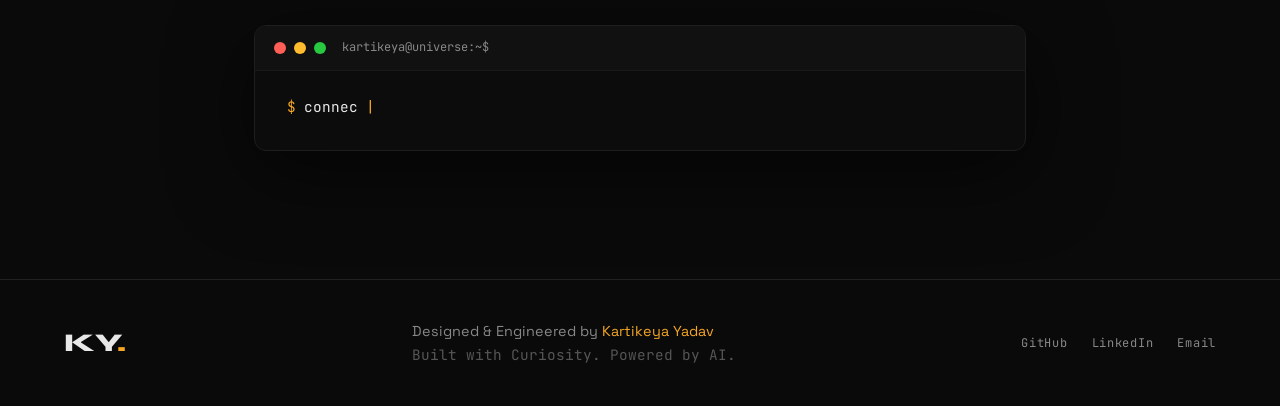
==== commit ea7daa23: "Impoved section of Achievements" ====
--- a/index.html
+++ b/index.html
@@ -421,101 +421,238 @@
     </div>
   </section>
 
-  <!-- ACHIEVEMENTS -->
+  <!-- PROOF OF EXECUTION -->
   <section class="section achievements-section" id="achievements">
-    <div class="section-label">// 004 — MILESTONES</div>
-    <h2 class="section-heading">Achievements & <span class="gold">Milestones</span></h2>
-    <div class="ach-timeline">
-      <div class="ach-item" data-type="win">
-        <div class="ach-icon">🏆</div>
-        <div class="ach-body">
-          <div class="ach-label">Winner</div>
-          <div class="ach-title">Auraverse Hackathon</div>
-        </div>
-      </div>
-      <div class="ach-item" data-type="runner">
-        <div class="ach-icon">🥈</div>
-        <div class="ach-body">
-          <div class="ach-label">Runner-Up</div>
-          <div class="ach-title">Mela VC Hackathon</div>
-        </div>
-      </div>
-      <div class="ach-item" data-type="finalist">
-        <div class="ach-icon">🏅</div>
-        <div class="ach-body">
-          <div class="ach-label">Finalist</div>
-          <div class="ach-title">Cardano Hackathon</div>
-        </div>
-      </div>
-      <div class="ach-item" data-type="win">
-        <div class="ach-icon">🏆</div>
-        <div class="ach-body">
-          <div class="ach-label">Winner</div>
-          <div class="ach-title">CBSE Science Competition</div>
-        </div>
-      </div>
-      <div class="ach-item" data-type="cert">
-        <div class="ach-icon">☁</div>
-        <div class="ach-body">
-          <div class="ach-label">Certified</div>
-          <div class="ach-title">AWS Cloud Practitioner</div>
-        </div>
-      </div>
-      <div class="ach-item" data-type="cert">
-        <div class="ach-icon">🤖</div>
-        <div class="ach-body">
-          <div class="ach-label">Certified</div>
-          <div class="ach-title">Google AI Essentials</div>
-        </div>
-      </div>
-      <div class="ach-item" data-type="cert">
-        <div class="ach-icon">💼</div>
-        <div class="ach-body">
-          <div class="ach-label">Program</div>
-          <div class="ach-title">Goldman Sachs Forage</div>
-        </div>
-      </div>
-      <div class="ach-item" data-type="founder">
-        <div class="ach-icon">🚀</div>
-        <div class="ach-body">
-          <div class="ach-label">Co-Founder</div>
-          <div class="ach-title">Kovidam — AI Talent Platform</div>
-        </div>
-      </div>
-    </div>
-
-    <!-- QUOTE ROTATOR -->
-    <div class="quotes-section">
-      <div class="quote-container" id="quote-container">
-        <div class="quote-marks">"</div>
-        <div class="quote-text" id="quote-text">The future belongs to engineers who never stop learning.</div>
-        <div class="quote-author">— Kartikeya Yadav</div>
-      </div>
-      <div class="quote-dots" id="quote-dots">
-        <span class="qdot active" data-i="0"></span>
-        <span class="qdot" data-i="1"></span>
-        <span class="qdot" data-i="2"></span>
-        <span class="qdot" data-i="3"></span>
-        <span class="qdot" data-i="4"></span>
+    
+    <div class="proof-header">
+      <div class="proof-title-area">
+        <div class="section-label">// 004 — PROOF OF WORK</div>
+        <h2 class="section-heading" style="margin-bottom:1rem; line-height: 0.95;">PROOF OF<br><span class="gold">EXECUTION</span></h2>
+        <p class="proof-desc">Milestones that reflect my journey<br>of turning curiosity into <span class="gold">real-world<br>impact</span> through technology.</p>
+      </div>
+      <div class="proof-trophy">
+        <img src="assets/holo_trophy.png" alt="Trophy" />
+      </div>
+      <div class="proof-stats">
+        <div class="stat-box">
+          <div class="stat-icon">🚀</div>
+          <div class="stat-info">
+            <div class="stat-num">20+ <span>Projects Solved</span></div>
+            <div class="stat-sub">Real-world problems. Real impact.</div>
+          </div>
+        </div>
+        <div class="stat-box">
+          <div class="stat-icon">⟨/⟩</div>
+          <div class="stat-info">
+            <div class="stat-num">5+ <span>Technologies Mastered</span></div>
+            <div class="stat-sub">Continuously learning. Always building.</div>
+          </div>
+        </div>
+        <div class="stat-box">
+          <div class="stat-icon">👥</div>
+          <div class="stat-info">
+            <div class="stat-num">Countless <span>Problems Solved</span></div>
+            <div class="stat-sub">From ideas to intelligent solutions.</div>
+          </div>
+        </div>
+        <div class="stat-box">
+          <div class="stat-icon">🧠</div>
+          <div class="stat-info">
+            <div class="stat-num">Infinite <span></span></div>
+            <div class="stat-sub">Exploring the unknown every day.</div>
+          </div>
+        </div>
+      </div>
+    </div>
+
+    <!-- 8 Achievement Cards Grid -->
+    <div class="proof-grid">
+      <div class="proof-card">
+        <div class="pc-header">
+          <div class="pc-icon">🏆</div>
+          <div class="pc-titles">
+            <div class="pc-label">WINNER</div>
+            <div class="pc-name">Auraverse<br>Hackathon</div>
+          </div>
+        </div>
+        <p class="pc-desc">Won by building an innovative AI solution under intense competition.</p>
+        <div class="pc-year">2025 <span>—</span></div>
+      </div>
+      <div class="proof-card">
+        <div class="pc-header">
+          <div class="pc-icon">🥈</div>
+          <div class="pc-titles">
+            <div class="pc-label">RUNNER-UP</div>
+            <div class="pc-name">Mela VC<br>Ventures</div>
+          </div>
+        </div>
+        <p class="pc-desc">Secured 2nd position among top teams with a scalable AI-powered solution.</p>
+        <div class="pc-year">2026 <span>—</span></div>
+      </div>
+      <div class="proof-card">
+        <div class="pc-header">
+          <div class="pc-icon">🏅</div>
+          <div class="pc-titles">
+            <div class="pc-label">FINALIST</div>
+            <div class="pc-name">Cardano<br>Hackathon</div>
+          </div>
+        </div>
+        <p class="pc-desc">Finalist in Asia Cardano Hackathon for our impactful Web3 AI project.</p>
+        <div class="pc-year">2025 <span>—</span></div>
+      </div>
+      <div class="proof-card">
+        <div class="pc-header">
+          <div class="pc-icon">🏆</div>
+          <div class="pc-titles">
+            <div class="pc-label">WINNER</div>
+            <div class="pc-name">Young AI<br>Winner</div>
+          </div>
+        </div>
+        <p class="pc-desc">Recognized for innovative AI project and impactful execution.</p>
+        <div class="pc-year">2024 <span>—</span></div>
+      </div>
+      <div class="proof-card">
+        <div class="pc-header">
+          <div class="pc-icon">☁</div>
+          <div class="pc-titles">
+            <div class="pc-label">CERTIFIED</div>
+            <div class="pc-name">AWS Cloud<br>Practitioner</div>
+          </div>
+        </div>
+        <p class="pc-desc">Validated cloud expertise and AWS fundamentals through certification.</p>
+        <div class="pc-year">2025 <span>—</span></div>
+      </div>
+      <div class="proof-card">
+        <div class="pc-header">
+          <div class="pc-icon">🤖</div>
+          <div class="pc-titles">
+            <div class="pc-label">CERTIFIED</div>
+            <div class="pc-name">Google AI<br>Essentials</div>
+          </div>
+        </div>
+        <p class="pc-desc">Completed Google's AI Essentials program.</p>
+        <div class="pc-year">2025 <span>—</span></div>
+      </div>
+      <div class="proof-card">
+        <div class="pc-header">
+          <div class="pc-icon">💼</div>
+          <div class="pc-titles">
+            <div class="pc-label">PROGRAM</div>
+            <div class="pc-name">Goldman Sachs<br>Forage</div>
+          </div>
+        </div>
+        <p class="pc-desc">Completed virtual experience on financial risk analysis.</p>
+        <div class="pc-year">2025 <span>—</span></div>
+      </div>
+      <div class="proof-card">
+        <div class="pc-header">
+          <div class="pc-icon">🚀</div>
+          <div class="pc-titles">
+            <div class="pc-label">CO-FOUNDER</div>
+            <div class="pc-name">Kovidam</div>
+          </div>
+        </div>
+        <p class="pc-desc">Started my company Kovidam - AI Talent Intelligence Platform.</p>
+        <div class="pc-year">2026 <span>—</span></div>
+      </div>
+    </div>
+
+    <!-- Timeline: The Journey So Far -->
+    <div class="journey-section card-glow">
+      <div class="journey-title">THE JOURNEY SO FAR</div>
+      <div class="timeline-container">
+        <div class="timeline-line"></div>
+        <div class="tl-points">
+          <div class="tl-point">
+            <div class="tl-icon">⟨/⟩</div>
+            <div class="tl-year">2022</div>
+            <div class="tl-name">Started<br>Coding</div>
+            <div class="tl-desc">Began my coding journey with curiosity.</div>
+          </div>
+          <div class="tl-point">
+            <div class="tl-icon">🏆</div>
+            <div class="tl-year">2022</div>
+            <div class="tl-name">Science Practical<br>Competition Winner</div>
+            <div class="tl-desc">Won the Science Practical Competition at school.</div>
+          </div>
+          <div class="tl-point">
+            <div class="tl-icon">🧠</div>
+            <div class="tl-year">2023</div>
+            <div class="tl-name">Discovered<br>ML</div>
+            <div class="tl-desc">Explored the world of Machine Learning and its potential.</div>
+          </div>
+          <div class="tl-point">
+            <div class="tl-icon">🛣</div>
+            <div class="tl-year">2024</div>
+            <div class="tl-name">Toll Plaza<br>Management System</div>
+            <div class="tl-desc">Built my first major project to streamline operations.</div>
+          </div>
+          <div class="tl-point">
+            <div class="tl-icon">🤖</div>
+            <div class="tl-year">2024</div>
+            <div class="tl-name">Discovered<br>AI</div>
+            <div class="tl-desc">Dived deeper into Artificial Intelligence and applications.</div>
+          </div>
+          <div class="tl-point">
+            <div class="tl-icon">🏆</div>
+            <div class="tl-year">2024</div>
+            <div class="tl-name">Young AI<br>Winner</div>
+            <div class="tl-desc">Won recognition for my AI project and innovation.</div>
+          </div>
+          <div class="tl-point">
+            <div class="tl-icon">🏆</div>
+            <div class="tl-year">2025</div>
+            <div class="tl-name">Auraverse<br>Winner</div>
+            <div class="tl-desc">Secured 1st position at Auraverse Hackathon.</div>
+          </div>
+          <div class="tl-point">
+            <div class="tl-icon">🏅</div>
+            <div class="tl-year">2025</div>
+            <div class="tl-name">Cardano<br>Hackathon Finalist</div>
+            <div class="tl-desc">Reached the finals in Asia Cardano Hackathon.</div>
+          </div>
+          <div class="tl-point">
+            <div class="tl-icon">🥈</div>
+            <div class="tl-year">2026</div>
+            <div class="tl-name">2nd Position at<br>Mela VC</div>
+            <div class="tl-desc">Achieved 2nd position at Mela VC Hackathon.</div>
+          </div>
+          <div class="tl-point">
+            <div class="tl-icon">🚀</div>
+            <div class="tl-year">2026</div>
+            <div class="tl-name">Started Company<br>(Kovidam)</div>
+            <div class="tl-desc">Co-founded Kovidam and began the journey.</div>
+          </div>
+        </div>
+      </div>
+    </div>
+
+    <!-- Bottom Mission Status -->
+    <div class="proof-footer">
+      <div class="pf-quote">
+        <div class="pf-quote-icon">“</div>
+        <div class="pf-quote-text">
+          I don't chase certificates.<br>
+          I chase problems <span class="gold">worth solving.</span>
+          <div class="pf-author">— Kartikeya Yadav</div>
+        </div>
+      </div>
+      <div class="pf-mission">
+        <div class="pf-mission-title">MISSION STATUS</div>
+        <div class="pf-progress-bar">
+          <div class="pf-fill" style="width:72%;"></div>
+          <div class="pf-bars">
+            <span></span><span></span><span></span><span></span><span></span><span></span><span></span><span></span><span></span><span></span>
+          </div>
+          <div class="pf-pct">72%</div>
+        </div>
+        <div class="pf-obj-title">CURRENT OBJECTIVE</div>
+        <div class="pf-obj-desc">Build intelligent products that create real impact and empower millions of lives.</div>
       </div>
     </div>
   </section>
 
-  <!-- TIMELINE -->
-  <section class="section timeline-section">
-    <div class="section-label">// 005 — JOURNEY</div>
-    <h2 class="section-heading">The <span class="gold">Timeline</span></h2>
-    <div class="timeline">
-      <div class="tl-item"><div class="tl-dot"></div><div class="tl-content"><span class="tl-phase">Phase 01</span><h4>Started Programming</h4><p>Fell in love with the craft of building things with code.</p></div></div>
-      <div class="tl-item"><div class="tl-dot"></div><div class="tl-content"><span class="tl-phase">Phase 02</span><h4>Discovered AI</h4><p>Realized AI is the most powerful tool humanity has ever built.</p></div></div>
-      <div class="tl-item"><div class="tl-dot"></div><div class="tl-content"><span class="tl-phase">Phase 03</span><h4>Won Science Competition</h4><p>🏆 CBSE Science Competition — first recognition of building something real.</p></div></div>
-      <div class="tl-item"><div class="tl-dot"></div><div class="tl-content"><span class="tl-phase">Phase 04</span><h4>Built AI Projects</h4><p>Shipped multi-agent orchestration, RAG pipelines, and LLM applications.</p></div></div>
-      <div class="tl-item"><div class="tl-dot"></div><div class="tl-content"><span class="tl-phase">Phase 05</span><h4>Hackathon Finalist</h4><p>🏅 Cardano Hackathon — competing on the global stage.</p></div></div>
-      <div class="tl-item"><div class="tl-dot"></div><div class="tl-content"><span class="tl-phase">Phase 06</span><h4>Hackathon Winner</h4><p>🏆 Auraverse · 🥈 Mela VC — proving ideas at speed.</p></div></div>
-      <div class="tl-item"><div class="tl-dot"></div><div class="tl-content"><span class="tl-phase">Phase 07</span><h4>Founded Kovidam</h4><p>🚀 Co-founded an AI talent intelligence platform disrupting hiring.</p></div></div>
-      <div class="tl-item active"><div class="tl-dot pulse"></div><div class="tl-content"><span class="tl-phase">NOW</span><h4>Building AI Products</h4><p>Engineering the next generation of intelligent systems. Ongoing.</p></div></div>
-    </div>
-  </section>
+
 
   <!-- CONTACT -->
   <section class="section contact-section" id="contact">
--- a/style.css
+++ b/style.css
@@ -162,35 +162,54 @@
 .proj-glow-orb{position:absolute;width:200px;height:200px;border-radius:50%;background:radial-gradient(circle,rgba(245,166,35,.06),transparent 70%);bottom:-50px;right:-50px;pointer-events:none;opacity:0;transition:opacity .3s}
 .project-card:hover .proj-glow-orb{opacity:1}
 
-/* ===== ACHIEVEMENTS ===== */
-.ach-timeline{display:grid;grid-template-columns:repeat(auto-fit,minmax(220px,1fr));gap:1rem;margin-bottom:4rem}
-.ach-item{display:flex;align-items:center;gap:1rem;padding:1.2rem;border:1px solid var(--border);border-radius:10px;background:var(--surface);transition:all .3s;cursor:default}
-.ach-item:hover{border-color:rgba(245,166,35,.3);transform:translateY(-3px);box-shadow:0 8px 30px rgba(245,166,35,.06)}
-.ach-item[data-type="win"]:hover{border-color:rgba(245,166,35,.5)}
-.ach-icon{font-size:1.8rem;flex-shrink:0}
-.ach-label{font-family:var(--font-mono);font-size:.6rem;letter-spacing:.15em;text-transform:uppercase;color:var(--gold);margin-bottom:.2rem}
-.ach-title{font-weight:600;font-size:.9rem}
-.quotes-section{max-width:700px;margin:0 auto;text-align:center}
-.quote-container{padding:3rem 2rem;position:relative}
-.quote-marks{font-family:Georgia,serif;font-size:5rem;line-height:0;color:var(--gold);opacity:.2;position:absolute;top:2rem;left:2rem}
-.quote-text{font-family:var(--font-display);font-size:clamp(1.2rem,2vw,1.6rem);font-weight:600;line-height:1.5;color:var(--text);transition:opacity .4s ease}
-.quote-author{font-family:var(--font-mono);font-size:.75rem;letter-spacing:.1em;color:var(--gold);margin-top:1.2rem;opacity:.7}
-.quote-dots{display:flex;justify-content:center;gap:.6rem;margin-top:1rem}
-.qdot{width:6px;height:6px;border-radius:50%;background:#333;cursor:pointer;transition:all .3s}
-.qdot.active{background:var(--gold);transform:scale(1.3)}
-
-/* ===== TIMELINE ===== */
-.timeline-section{max-width:900px}
-.timeline{position:relative;padding-left:2rem}
-.timeline::before{content:'';position:absolute;left:0;top:0;bottom:0;width:1px;background:linear-gradient(to bottom,var(--gold),transparent)}
-.tl-item{position:relative;padding:0 0 2.5rem 2.5rem}
-.tl-dot{position:absolute;left:-5px;top:6px;width:9px;height:9px;border-radius:50%;background:var(--border);border:2px solid var(--border);transition:all .3s}
-.tl-item.active .tl-dot,.tl-item:hover .tl-dot{background:var(--gold);border-color:var(--gold);box-shadow:0 0 12px var(--gold)}
-.tl-dot.pulse{animation:tl-pulse 2s infinite}
-@keyframes tl-pulse{0%,100%{box-shadow:0 0 0 0 rgba(245,166,35,.4)}50%{box-shadow:0 0 0 8px rgba(245,166,35,0)}}
-.tl-phase{font-family:var(--font-mono);font-size:.65rem;letter-spacing:.15em;text-transform:uppercase;color:var(--gold);margin-bottom:.3rem;display:block}
-.tl-content h4{font-size:1.1rem;font-weight:600;margin-bottom:.4rem}
-.tl-content p{font-size:.9rem;color:var(--muted);line-height:1.6}
+/* ===== PROOF OF EXECUTION ===== */
+.proof-header{display:flex;align-items:center;gap:2rem;margin-bottom:3rem}
+.proof-title-area{flex:1}
+.proof-desc{font-size:0.95rem;color:var(--muted);line-height:1.6}
+.proof-trophy{flex:1;display:flex;justify-content:center}
+.proof-trophy img{width:100%;max-width:240px;filter:drop-shadow(0 0 30px rgba(245,166,35,0.3))}
+.proof-stats{flex:1;display:flex;flex-direction:column;gap:1.2rem}
+.stat-box{display:flex;align-items:center;gap:1rem;background:rgba(255,255,255,0.02);padding:1rem;border-radius:8px;border:1px solid rgba(255,255,255,0.05)}
+.stat-icon{font-size:1.5rem;color:var(--gold)}
+.stat-num{font-family:var(--font-display);font-size:1.2rem;font-weight:700}
+.stat-num span{font-size:0.75rem;font-weight:400;color:var(--muted);margin-left:0.3rem}
+.stat-sub{font-size:0.7rem;color:var(--muted);font-family:var(--font-mono)}
+.proof-grid{display:grid;grid-template-columns:repeat(auto-fit,minmax(250px,1fr));gap:1rem;margin-bottom:3rem}
+.proof-card{background:rgba(255,255,255,0.02);border:1px solid var(--border);border-radius:8px;padding:1.5rem;display:flex;flex-direction:column;transition:all 0.3s}
+.proof-card:hover{border-color:rgba(245,166,35,0.3);transform:translateY(-2px);box-shadow:0 8px 30px rgba(245,166,35,0.06)}
+.pc-header{display:flex;align-items:flex-start;gap:1rem;margin-bottom:1rem}
+.pc-icon{font-size:1.8rem;flex-shrink:0}
+.pc-label{font-family:var(--font-mono);font-size:0.6rem;color:var(--gold);letter-spacing:0.1em;text-transform:uppercase;margin-bottom:0.2rem}
+.pc-name{font-weight:600;font-size:0.95rem;line-height:1.3}
+.pc-desc{font-size:0.75rem;color:var(--muted);line-height:1.5;margin-bottom:1.5rem;flex:1}
+.pc-year{font-family:var(--font-mono);font-size:0.7rem;color:var(--gold)}
+.pc-year span{color:var(--muted)}
+.journey-section{padding:2rem;border:1px solid var(--border);border-radius:12px;margin-bottom:3rem;background:var(--surface)}
+.journey-title{font-family:var(--font-mono);font-size:0.8rem;color:var(--gold);letter-spacing:0.15em;margin-bottom:2.5rem}
+.timeline-container{position:relative;padding-bottom:1rem;overflow-x:auto}
+.timeline-line{position:absolute;top:15px;left:0;right:0;height:1px;background:var(--border)}
+.tl-points{display:flex;justify-content:space-between;gap:2rem;min-width:800px}
+.tl-point{position:relative;width:120px;text-align:center;display:flex;flex-direction:column;align-items:center}
+.tl-icon{width:30px;height:30px;border-radius:50%;background:#111;border:1px solid var(--gold);display:flex;align-items:center;justify-content:center;font-size:0.9rem;color:var(--gold);z-index:2;margin-bottom:1rem;box-shadow:0 0 10px rgba(245,166,35,0.2)}
+.tl-year{font-family:var(--font-mono);font-size:0.7rem;color:var(--gold);margin-bottom:0.3rem}
+.tl-name{font-size:0.75rem;font-weight:600;margin-bottom:0.4rem;line-height:1.2}
+.tl-desc{font-size:0.65rem;color:var(--muted);line-height:1.4}
+.proof-footer{display:flex;gap:3rem;align-items:center;background:rgba(255,255,255,0.01);padding:2rem;border-radius:12px;border:1px solid var(--border)}
+.pf-quote{flex:1;display:flex;gap:1rem;align-items:flex-start}
+.pf-quote-icon{font-family:Georgia,serif;font-size:3rem;color:var(--gold);line-height:1;opacity:0.8;margin-top:-0.5rem}
+.pf-quote-text{font-size:1.1rem;line-height:1.5}
+.pf-author{font-family:var(--font-mono);font-size:0.7rem;color:var(--gold);margin-top:1.5rem;letter-spacing:0.05em}
+.pf-mission{flex:1;background:rgba(0,0,0,0.3);border:1px solid var(--border);border-radius:8px;padding:1.5rem}
+.pf-mission-title{font-family:var(--font-mono);font-size:0.7rem;color:var(--gold);letter-spacing:0.1em;margin-bottom:1rem;text-transform:uppercase}
+.pf-progress-bar{display:flex;align-items:center;gap:1rem;margin-bottom:1.5rem;position:relative}
+.pf-bars{display:flex;gap:4px;flex:1;height:8px}
+.pf-bars span{flex:1;background:rgba(255,255,255,0.1);border-radius:2px}
+.pf-fill{position:absolute;left:0;top:0;height:8px;background:var(--gold);border-radius:2px;z-index:1;box-shadow:0 0 10px rgba(245,166,35,0.4)}
+.pf-pct{font-family:var(--font-mono);font-size:0.8rem;color:var(--muted)}
+.pf-obj-title{font-family:var(--font-mono);font-size:0.6rem;color:var(--muted);letter-spacing:0.1em;margin-bottom:0.3rem;text-transform:uppercase}
+.pf-obj-desc{font-size:0.8rem;color:var(--text);line-height:1.5}
+@media(max-width:900px){.proof-header{flex-direction:column}.proof-footer{flex-direction:column}}
+
 
 /* ===== CONTACT / TERMINAL ===== */
 .contact-section{max-width:900px}
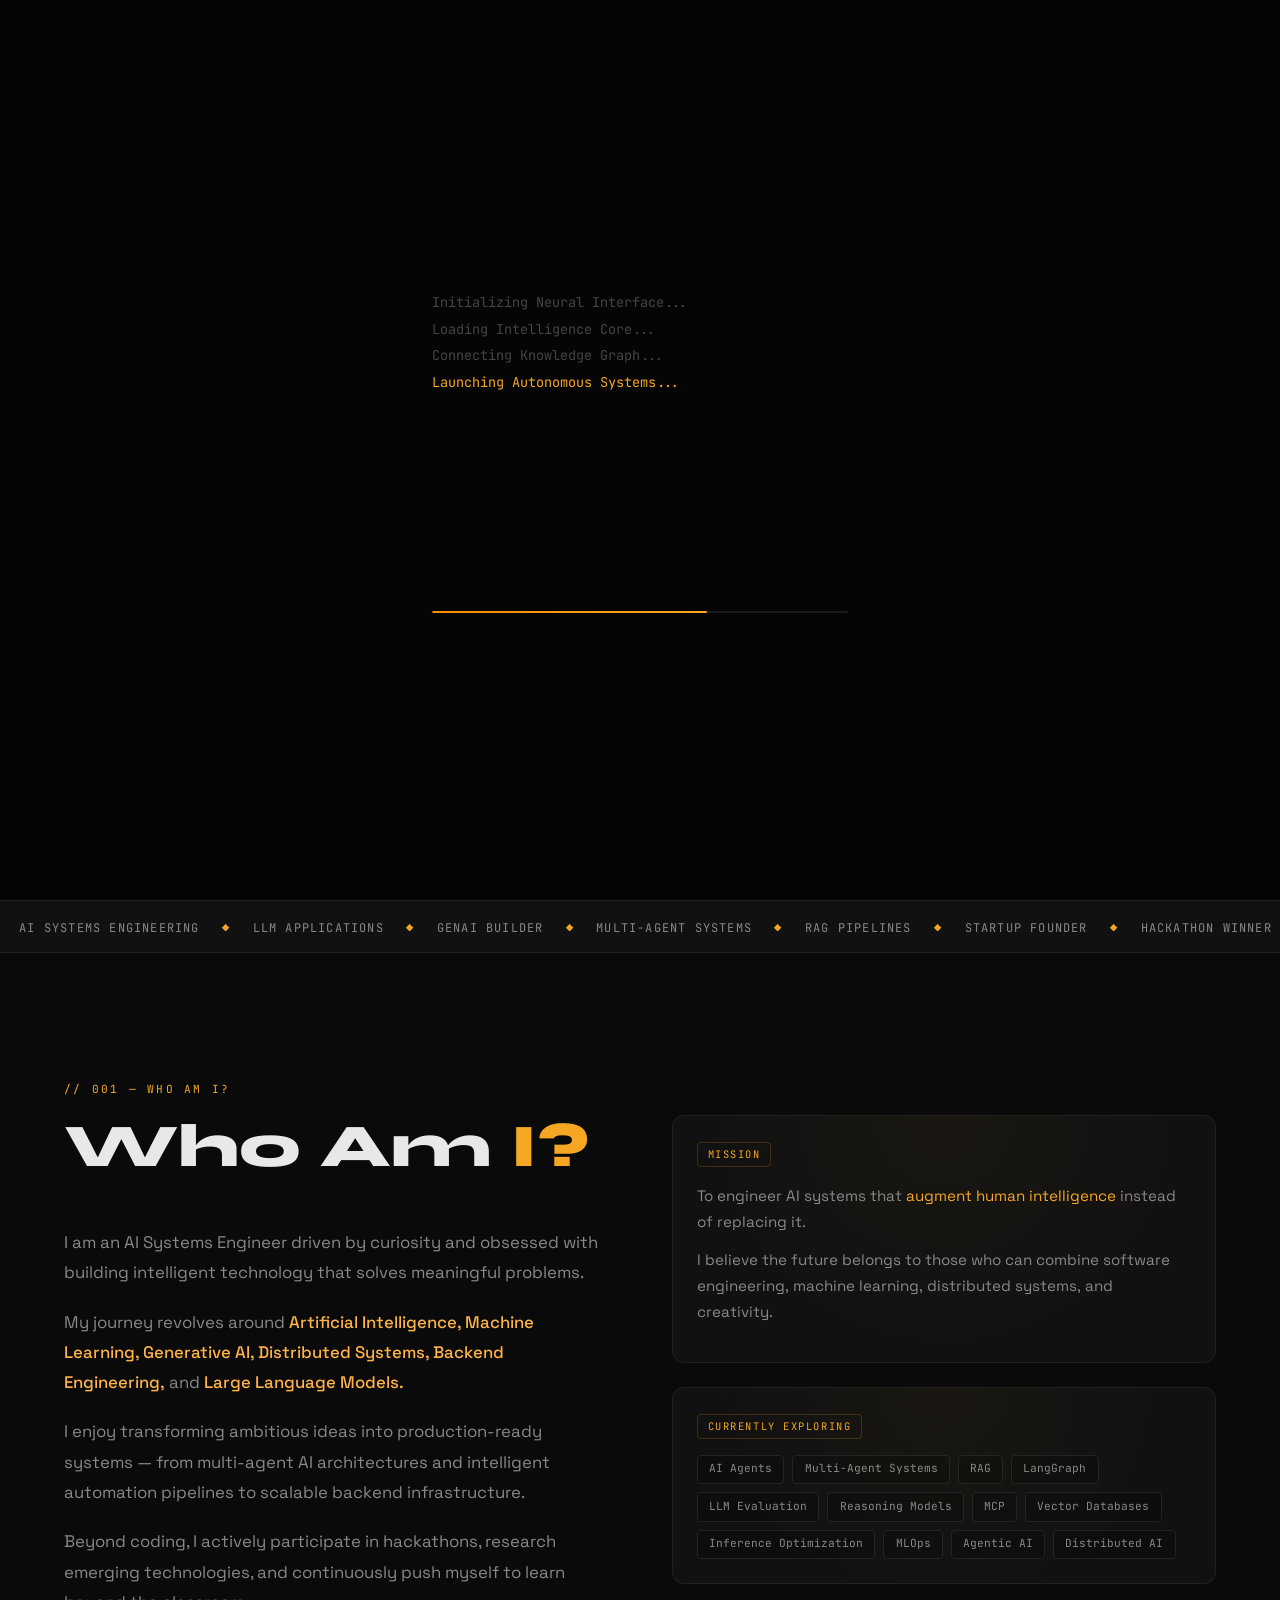
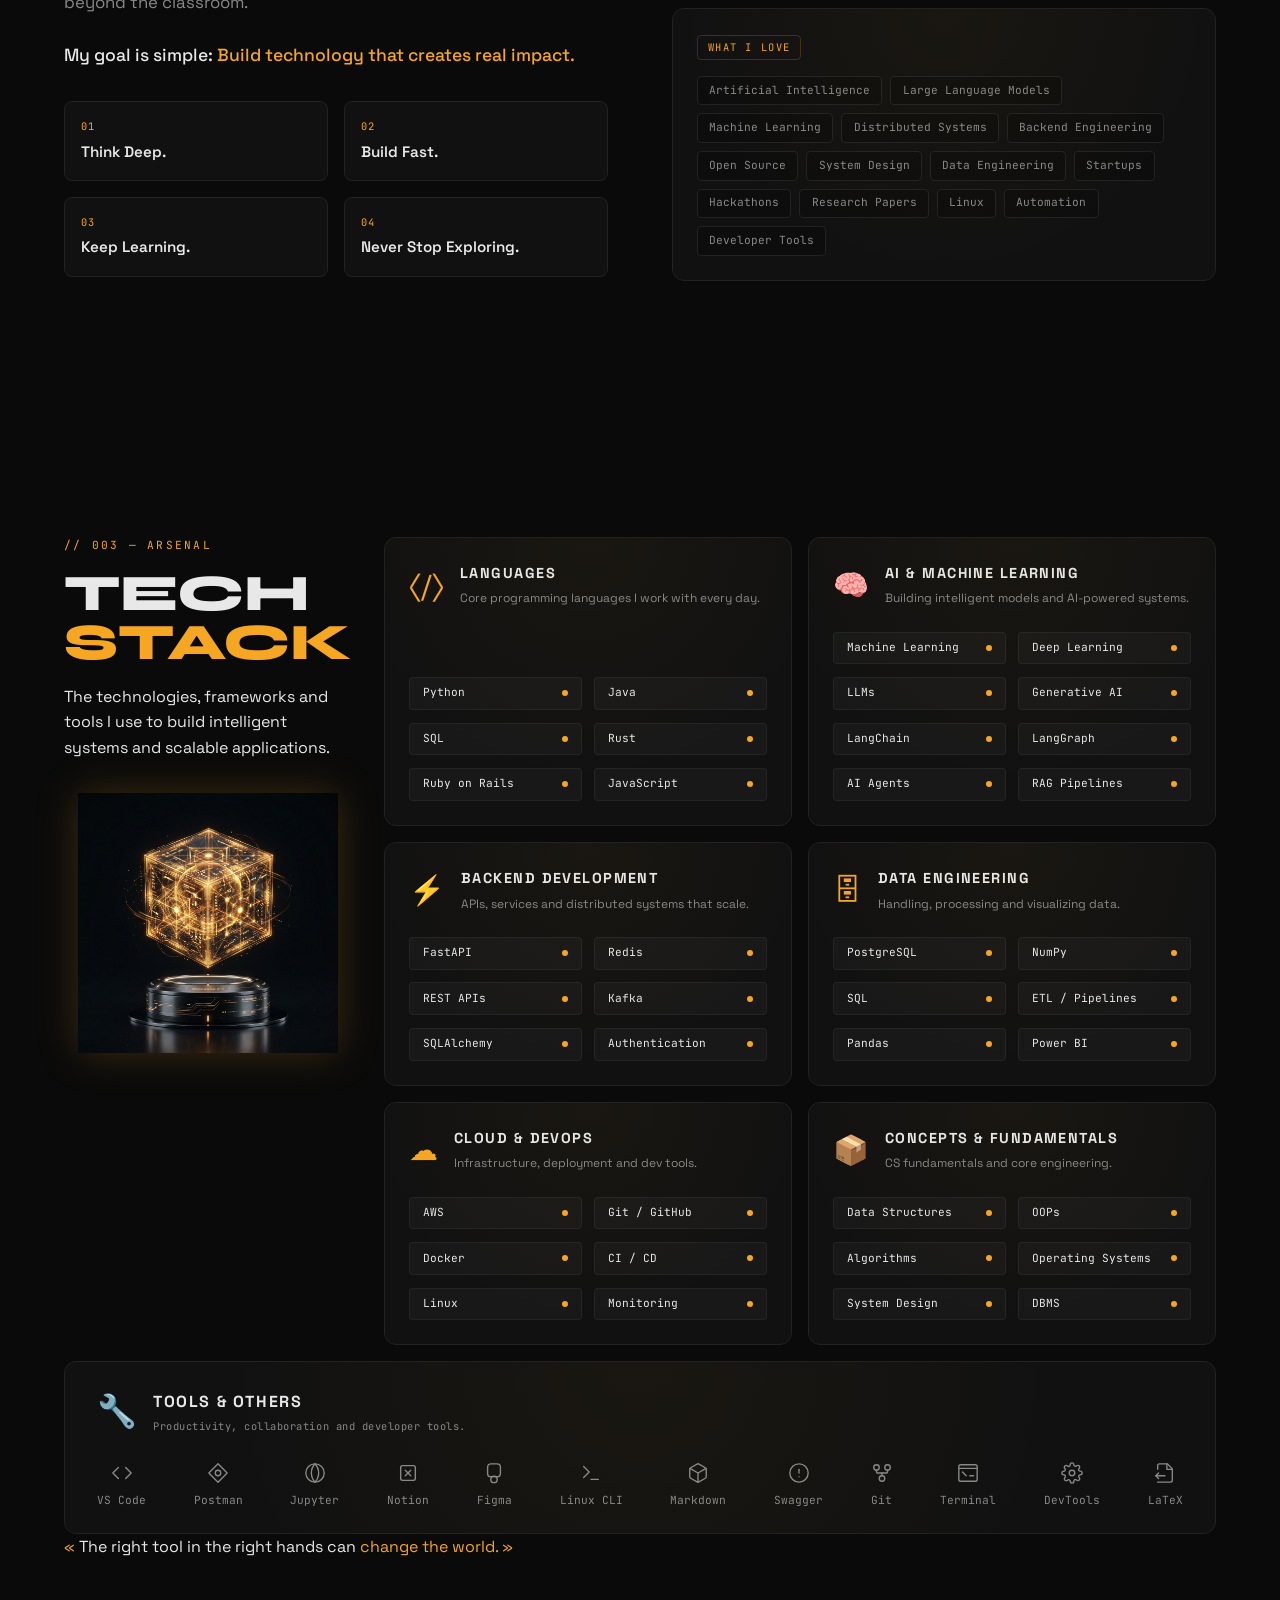
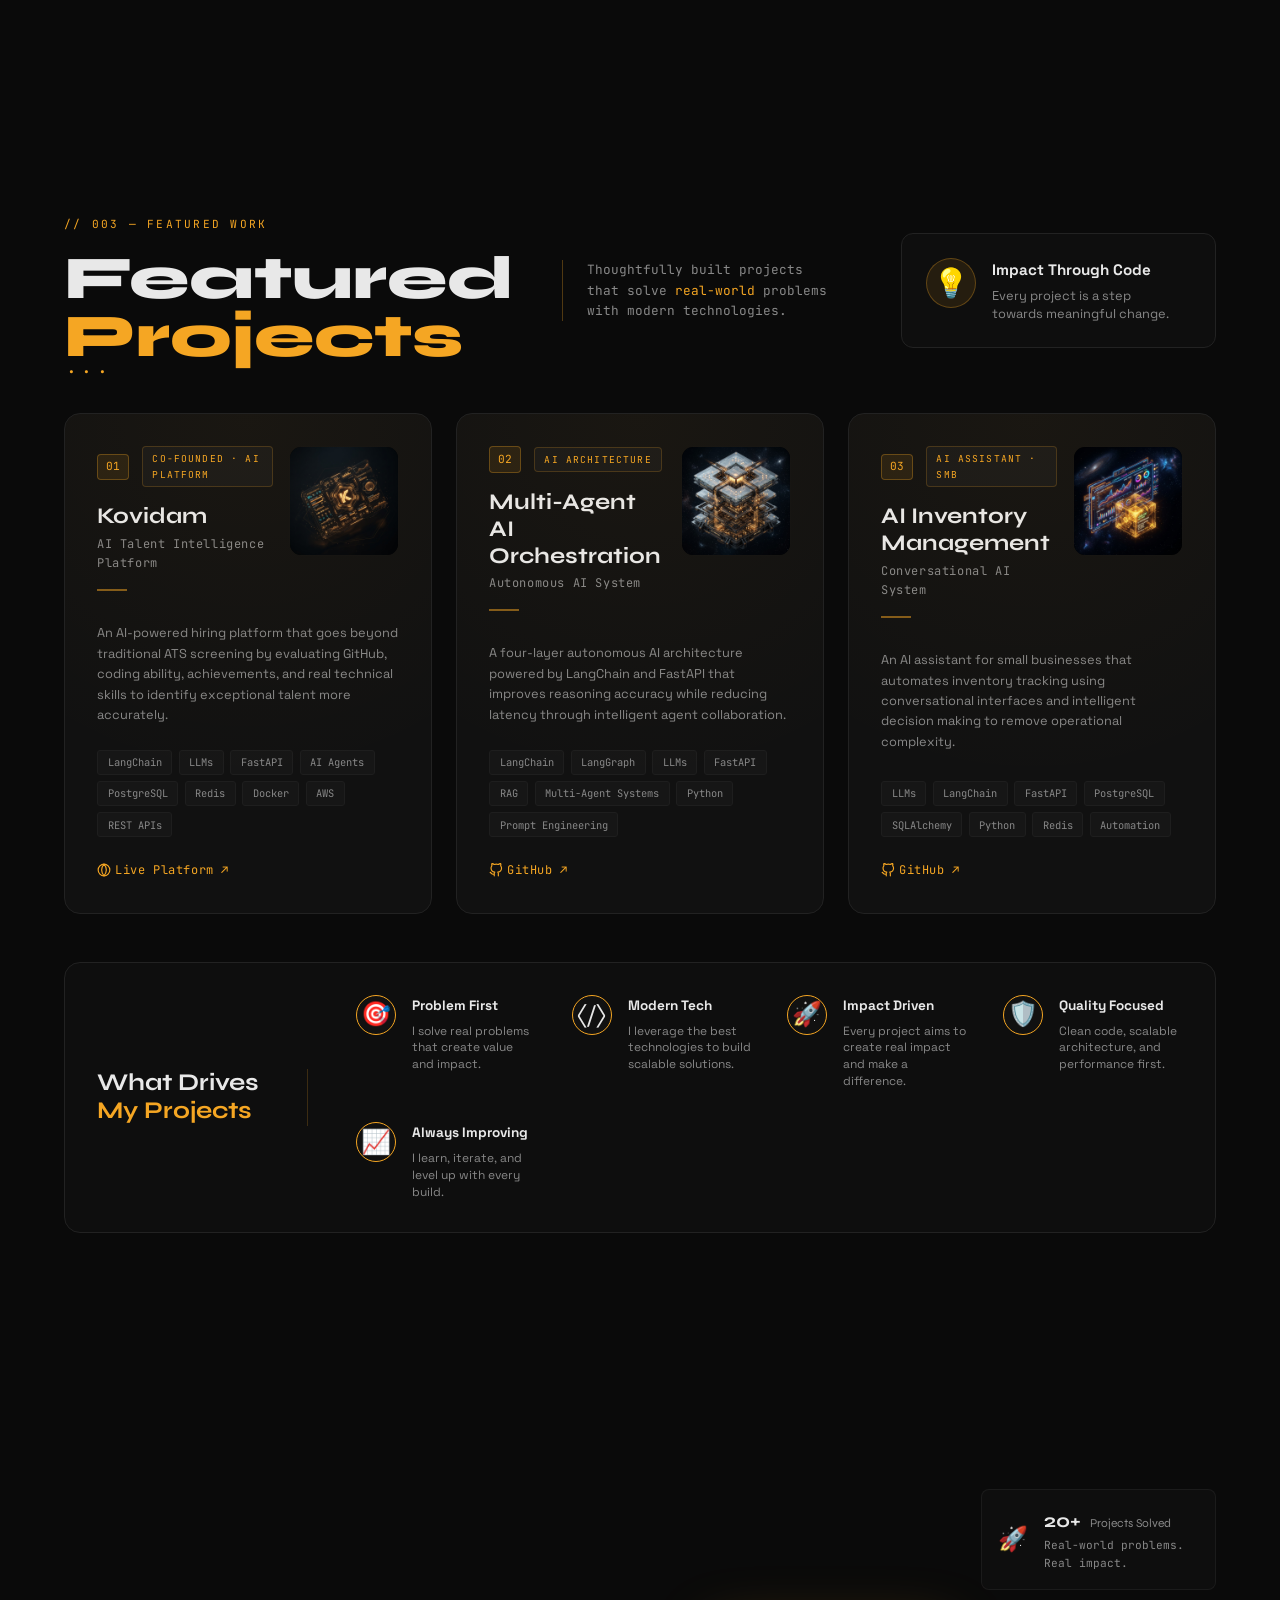
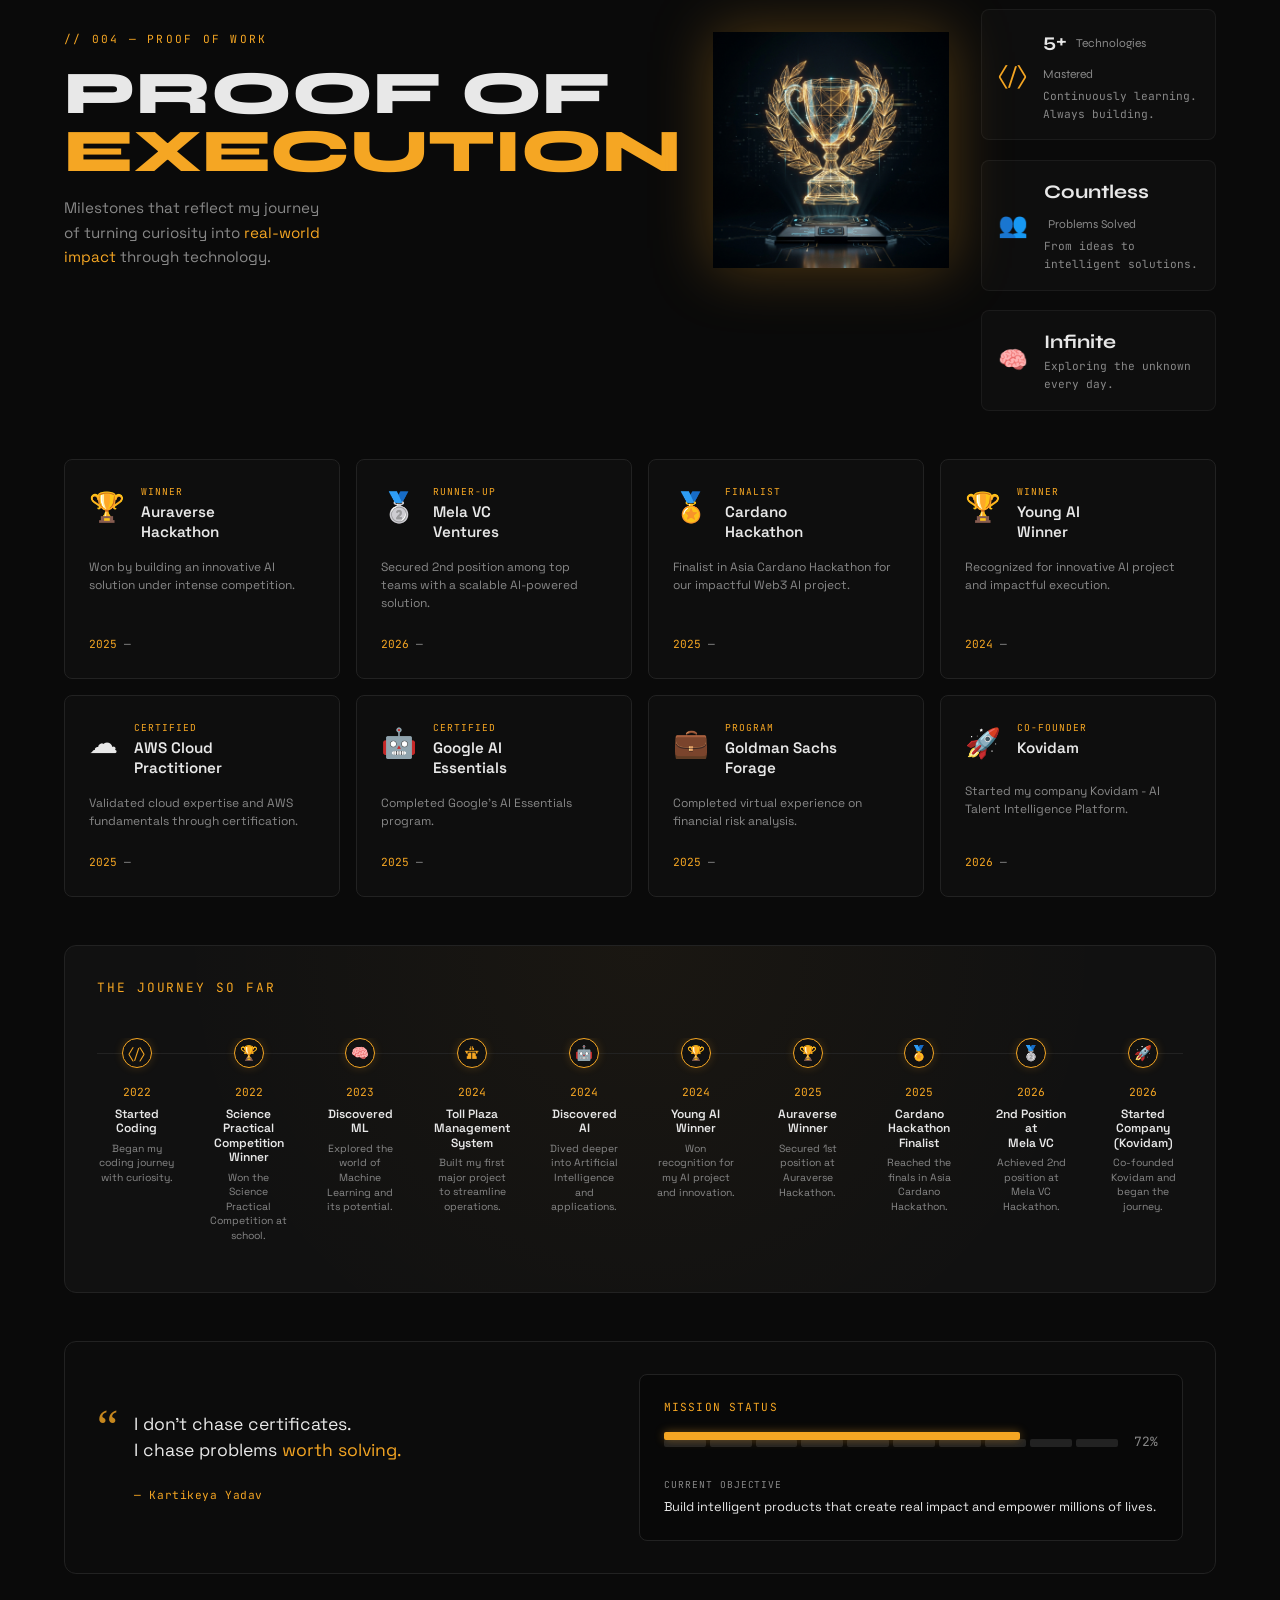
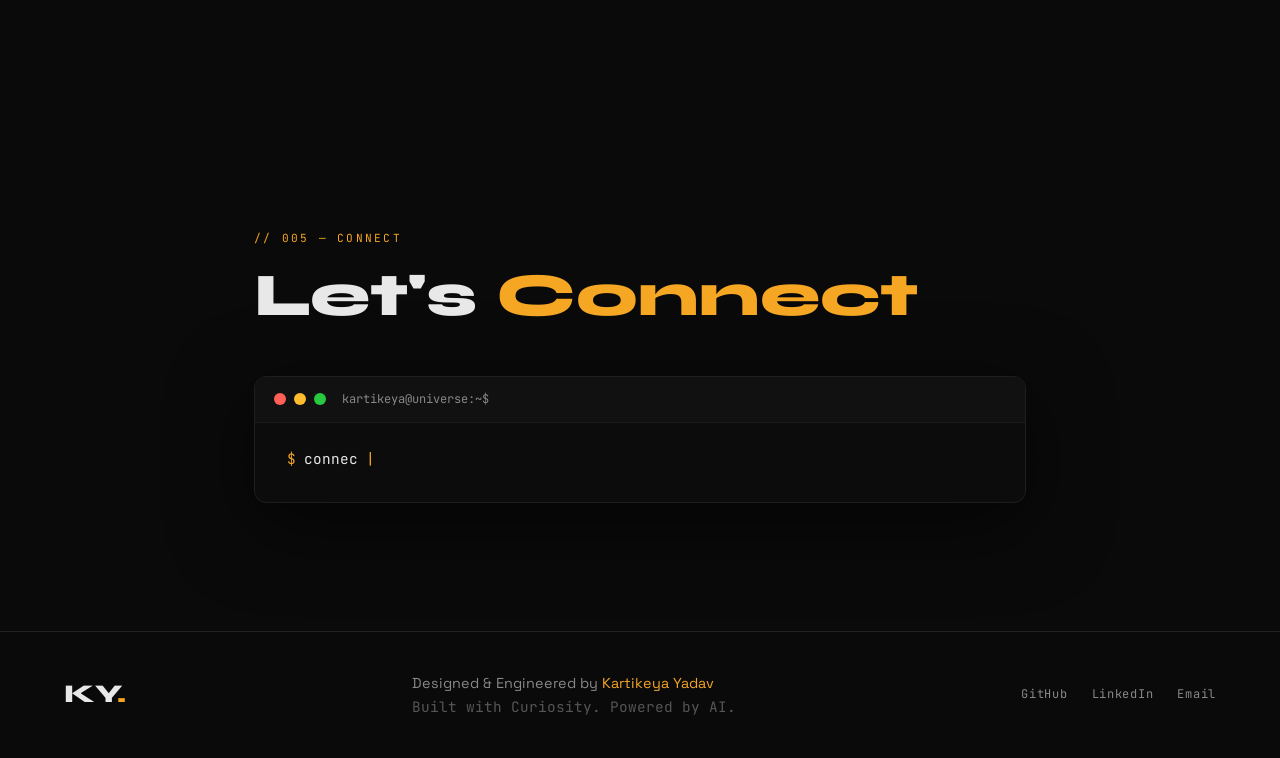
==== commit 2734c95a: "Improved project section" ====
--- a/index.html
+++ b/index.html
@@ -369,56 +369,150 @@
 
   <!-- PROJECTS -->
   <section class="section projects-section" id="projects">
-    <div class="section-label">// 003 — FEATURED WORK</div>
-    <h2 class="section-heading">Featured <span class="gold">Projects</span></h2>
+    
+    <!-- Projects Header -->
+    <div class="projects-header-row">
+      <div class="ph-title-area">
+        <div class="section-label">// 003 — FEATURED WORK</div>
+        <h2 class="section-heading" style="margin-bottom:0; line-height: 0.95;">Featured<br><span class="gold">Projects</span></h2>
+        <div class="ph-dots">. . .</div>
+      </div>
+      <div class="ph-desc">
+        <p>Thoughtfully built projects<br>that solve <span class="gold">real-world</span> problems<br>with modern technologies.</p>
+      </div>
+      <div class="ph-impact-box">
+        <div class="ph-impact-icon">💡</div>
+        <div class="ph-impact-text">
+          <strong>Impact Through Code</strong>
+          <p>Every project is a step<br>towards meaningful change.</p>
+        </div>
+      </div>
+    </div>
+
+    <!-- Projects Grid -->
     <div class="projects-grid">
 
-      <div class="project-card card-glow featured" id="proj-kovidam">
-        <div class="proj-number">01</div>
-        <div class="proj-tag">Co-Founded · AI Platform</div>
-        <h3 class="proj-title">Kovidam</h3>
-        <p class="proj-subtitle">AI Talent Intelligence Platform</p>
-        <p class="proj-desc">Co-founded an AI-powered hiring platform that goes beyond traditional ATS screening by evaluating GitHub, coding ability, achievements, and real technical skills to help recruiters identify exceptional talent more accurately.</p>
+      <div class="project-card card-glow" id="proj-kovidam">
+        <div class="pc-top">
+          <div class="pc-info">
+            <div class="pc-meta">
+              <span class="proj-number">01</span>
+              <span class="proj-tag">CO-FOUNDED · AI PLATFORM</span>
+            </div>
+            <h3 class="proj-title">Kovidam</h3>
+            <p class="proj-subtitle">AI Talent Intelligence Platform</p>
+            <div class="pc-line"></div>
+          </div>
+          <div class="pc-img">
+            <img src="assets/proj1_kovidam.png" alt="Kovidam">
+          </div>
+        </div>
+        <p class="proj-desc">An AI-powered hiring platform that goes beyond traditional ATS screening by evaluating GitHub, coding ability, achievements, and real technical skills to identify exceptional talent more accurately.</p>
         <div class="proj-tech">
           <span>LangChain</span><span>LLMs</span><span>FastAPI</span><span>AI Agents</span><span>PostgreSQL</span><span>Redis</span><span>Docker</span><span>AWS</span><span>REST APIs</span>
         </div>
         <div class="proj-links">
-          <a href="https://kovidam.co.in/" target="_blank" class="proj-link">Live Platform ↗</a>
+          <a href="https://kovidam.co.in/" target="_blank" class="proj-link"><svg width="14" height="14" viewBox="0 0 24 24" fill="none" stroke="currentColor" stroke-width="2" stroke-linecap="round" stroke-linejoin="round" style="vertical-align:middle;margin-right:4px;margin-bottom:2px"><circle cx="12" cy="12" r="10"></circle><path d="M12 2a15.3 15.3 0 0 1 4 10 15.3 15.3 0 0 1-4 10 15.3 15.3 0 0 1-4-10 15.3 15.3 0 0 1 4-10z"></path></svg>Live Platform ↗</a>
         </div>
         <div class="proj-glow-orb"></div>
       </div>
 
       <div class="project-card card-glow" id="proj-orchestration">
-        <div class="proj-number">02</div>
-        <div class="proj-tag">AI Architecture</div>
-        <h3 class="proj-title">Multi-Agent AI Orchestration</h3>
-        <p class="proj-subtitle">Autonomous AI System</p>
-        <p class="proj-desc">Designed a four-layer autonomous AI architecture powered by LangChain and FastAPI that improves reasoning accuracy while reducing latency through intelligent agent collaboration.</p>
+        <div class="pc-top">
+          <div class="pc-info">
+            <div class="pc-meta">
+              <span class="proj-number">02</span>
+              <span class="proj-tag">AI ARCHITECTURE</span>
+            </div>
+            <h3 class="proj-title">Multi-Agent AI<br>Orchestration</h3>
+            <p class="proj-subtitle">Autonomous AI System</p>
+            <div class="pc-line"></div>
+          </div>
+          <div class="pc-img">
+            <img src="assets/proj2_orch.png" alt="Orchestration">
+          </div>
+        </div>
+        <p class="proj-desc">A four-layer autonomous AI architecture powered by LangChain and FastAPI that improves reasoning accuracy while reducing latency through intelligent agent collaboration.</p>
         <div class="proj-tech">
           <span>LangChain</span><span>LangGraph</span><span>LLMs</span><span>FastAPI</span><span>RAG</span><span>Multi-Agent Systems</span><span>Python</span><span>Prompt Engineering</span>
         </div>
         <div class="proj-links">
-          <a href="https://github.com/kartikeya2006jay/multi-layer_orchestation" target="_blank" class="proj-link">GitHub ↗</a>
+          <a href="https://github.com/kartikeya2006jay/multi-layer_orchestation" target="_blank" class="proj-link"><svg width="14" height="14" viewBox="0 0 24 24" fill="none" stroke="currentColor" stroke-width="2" stroke-linecap="round" stroke-linejoin="round" style="vertical-align:middle;margin-right:4px;margin-bottom:2px"><path d="M9 19c-5 1.5-5-2.5-7-3m14 6v-3.87a3.37 3.37 0 0 0-.94-2.61c3.14-.35 6.44-1.54 6.44-7A5.44 5.44 0 0 0 20 4.77 5.07 5.07 0 0 0 19.91 1S18.73.65 16 2.48a13.38 13.38 0 0 0-7 0C6.27.65 5.09 1 5.09 1A5.07 5.07 0 0 0 5 4.77a5.44 5.44 0 0 0-1.5 3.78c0 5.42 3.3 6.61 6.44 7A3.37 3.37 0 0 0 9 18.13V22"></path></svg>GitHub ↗</a>
         </div>
         <div class="proj-glow-orb"></div>
       </div>
 
       <div class="project-card card-glow" id="proj-inventory">
-        <div class="proj-number">03</div>
-        <div class="proj-tag">AI Assistant · SMB</div>
-        <h3 class="proj-title">AI Inventory Management</h3>
-        <p class="proj-subtitle">Conversational AI System</p>
-        <p class="proj-desc">Built an AI assistant for small businesses that automates inventory tracking using conversational interfaces and intelligent decision making, removing the complexity from day-to-day operations.</p>
+        <div class="pc-top">
+          <div class="pc-info">
+            <div class="pc-meta">
+              <span class="proj-number">03</span>
+              <span class="proj-tag">AI ASSISTANT · SMB</span>
+            </div>
+            <h3 class="proj-title">AI Inventory<br>Management</h3>
+            <p class="proj-subtitle">Conversational AI System</p>
+            <div class="pc-line"></div>
+          </div>
+          <div class="pc-img">
+            <img src="assets/proj3_inv.png" alt="Inventory">
+          </div>
+        </div>
+        <p class="proj-desc">An AI assistant for small businesses that automates inventory tracking using conversational interfaces and intelligent decision making to remove operational complexity.</p>
         <div class="proj-tech">
           <span>LLMs</span><span>LangChain</span><span>FastAPI</span><span>PostgreSQL</span><span>SQLAlchemy</span><span>Python</span><span>Redis</span><span>Automation</span>
         </div>
         <div class="proj-links">
-          <a href="https://github.com/kartikeya2006jay/AI-Businesses" target="_blank" class="proj-link">GitHub ↗</a>
+          <a href="https://github.com/kartikeya2006jay/AI-Businesses" target="_blank" class="proj-link"><svg width="14" height="14" viewBox="0 0 24 24" fill="none" stroke="currentColor" stroke-width="2" stroke-linecap="round" stroke-linejoin="round" style="vertical-align:middle;margin-right:4px;margin-bottom:2px"><path d="M9 19c-5 1.5-5-2.5-7-3m14 6v-3.87a3.37 3.37 0 0 0-.94-2.61c3.14-.35 6.44-1.54 6.44-7A5.44 5.44 0 0 0 20 4.77 5.07 5.07 0 0 0 19.91 1S18.73.65 16 2.48a13.38 13.38 0 0 0-7 0C6.27.65 5.09 1 5.09 1A5.07 5.07 0 0 0 5 4.77a5.44 5.44 0 0 0-1.5 3.78c0 5.42 3.3 6.61 6.44 7A3.37 3.37 0 0 0 9 18.13V22"></path></svg>GitHub ↗</a>
         </div>
         <div class="proj-glow-orb"></div>
       </div>
 
     </div>
+
+    <!-- What Drives My Projects -->
+    <div class="drives-section">
+      <div class="drives-header">
+        <h3 class="drives-title">What Drives<br><span class="gold">My Projects</span></h3>
+      </div>
+      <div class="drives-grid">
+        <div class="drive-item">
+          <div class="drive-icon">🎯</div>
+          <div class="drive-text">
+            <strong>Problem First</strong>
+            <p>I solve real problems that create value and impact.</p>
+          </div>
+        </div>
+        <div class="drive-item">
+          <div class="drive-icon">⟨/⟩</div>
+          <div class="drive-text">
+            <strong>Modern Tech</strong>
+            <p>I leverage the best technologies to build scalable solutions.</p>
+          </div>
+        </div>
+        <div class="drive-item">
+          <div class="drive-icon">🚀</div>
+          <div class="drive-text">
+            <strong>Impact Driven</strong>
+            <p>Every project aims to create real impact and make a difference.</p>
+          </div>
+        </div>
+        <div class="drive-item">
+          <div class="drive-icon">🛡️</div>
+          <div class="drive-text">
+            <strong>Quality Focused</strong>
+            <p>Clean code, scalable architecture, and performance first.</p>
+          </div>
+        </div>
+        <div class="drive-item">
+          <div class="drive-icon">📈</div>
+          <div class="drive-text">
+            <strong>Always Improving</strong>
+            <p>I learn, iterate, and level up with every build.</p>
+          </div>
+        </div>
+      </div>
+    </div>
+
   </section>
 
   <!-- PROOF OF EXECUTION -->
@@ -656,7 +750,7 @@
 
   <!-- CONTACT -->
   <section class="section contact-section" id="contact">
-    <div class="section-label">// 006 — CONNECT</div>
+    <div class="section-label">// 005 — CONNECT</div>
     <h2 class="section-heading">Let's <span class="gold">Connect</span></h2>
     <div class="terminal-wrap">
       <div class="terminal">
--- a/style.css
+++ b/style.css
@@ -145,22 +145,45 @@
 @media(max-width:900px){.stack-layout{flex-direction:column}.stack-sidebar{max-width:100%}.tools-icons-row{justify-content:center}}
 
 /* ===== PROJECTS ===== */
+.projects-header-row{display:flex;align-items:center;gap:3rem;margin-bottom:3rem}
+.ph-title-area{flex:1;position:relative}
+.ph-dots{position:absolute;bottom:-15px;left:5px;color:var(--gold);font-weight:bold;letter-spacing:0.2em}
+.ph-desc{flex:1;border-left:1px solid rgba(245,166,35,0.3);padding-left:1.5rem;font-family:var(--font-mono);font-size:0.8rem;color:var(--muted);line-height:1.6}
+.ph-impact-box{flex:1;display:flex;align-items:flex-start;gap:1rem;background:rgba(255,255,255,0.02);border:1px solid var(--border);border-radius:12px;padding:1.5rem}
+.ph-impact-icon{font-size:1.8rem;background:rgba(245,166,35,0.1);width:50px;height:50px;display:flex;align-items:center;justify-content:center;border-radius:50%;border:1px solid rgba(245,166,35,0.3);flex-shrink:0}
+.ph-impact-text strong{display:block;font-size:0.95rem;color:var(--text);margin-bottom:0.3rem}
+.ph-impact-text p{font-size:0.8rem;color:var(--muted);line-height:1.4}
 .projects-grid{display:grid;grid-template-columns:repeat(auto-fit,minmax(320px,1fr));gap:1.5rem}
-.project-card{cursor:pointer;border-radius:16px;padding:2rem}
-.project-card.featured{border-color:rgba(245,166,35,.25);grid-column:span 1}
-.proj-number{font-family:var(--font-mono);font-size:.7rem;letter-spacing:.1em;color:var(--gold);opacity:.5;margin-bottom:.5rem}
-.proj-tag{font-family:var(--font-mono);font-size:.65rem;letter-spacing:.12em;text-transform:uppercase;color:var(--muted);margin-bottom:1rem;padding:.25rem .6rem;border:1px solid #1e1e1e;border-radius:4px;display:inline-block}
-.proj-title{font-family:var(--font-display);font-size:1.5rem;font-weight:700;margin-bottom:.3rem;color:var(--text);transition:color .3s}
+.project-card{cursor:pointer;border-radius:16px;padding:2rem;display:flex;flex-direction:column}
+.pc-top{display:flex;justify-content:space-between;gap:1rem;margin-bottom:1.5rem}
+.pc-info{flex:1}
+.pc-meta{display:flex;align-items:center;gap:0.8rem;margin-bottom:1rem}
+.proj-number{font-family:var(--font-mono);font-size:.7rem;color:var(--gold);background:rgba(245,166,35,0.1);padding:0.2rem 0.5rem;border-radius:4px;border:1px solid rgba(245,166,35,0.3)}
+.proj-tag{font-family:var(--font-mono);font-size:.6rem;letter-spacing:.12em;text-transform:uppercase;color:var(--gold);padding:.25rem .6rem;border:1px solid rgba(245,166,35,0.2);border-radius:4px;background:rgba(255,255,255,0.03)}
+.proj-title{font-family:var(--font-display);font-size:1.4rem;font-weight:700;margin-bottom:.3rem;color:var(--text);transition:color .3s;line-height:1.2}
 .project-card:hover .proj-title{color:var(--gold)}
 .proj-subtitle{font-family:var(--font-mono);font-size:.75rem;color:var(--muted);margin-bottom:1rem;letter-spacing:.05em}
-.proj-desc{font-size:.9rem;color:var(--muted);line-height:1.7;margin-bottom:1.2rem}
-.proj-tech{display:flex;flex-wrap:wrap;gap:.4rem;margin-bottom:1.2rem}
-.proj-tech span{font-family:var(--font-mono);font-size:.65rem;padding:.2rem .6rem;border:1px solid #1e1e1e;border-radius:3px;color:var(--muted)}
-.proj-links{display:flex;gap:1rem}
-.proj-link{font-family:var(--font-mono);font-size:.75rem;color:var(--gold);letter-spacing:.05em;transition:opacity .3s}
+.pc-line{width:30px;height:2px;background:var(--gold);opacity:0.5;margin-bottom:0.5rem}
+.pc-img{width:110px;height:110px;flex-shrink:0;border-radius:12px;overflow:hidden;border:1px solid rgba(255,255,255,0.05);background:#050505;display:flex;align-items:center;justify-content:center}
+.pc-img img{width:100%;height:100%;object-fit:cover;filter:drop-shadow(0 5px 15px rgba(245,166,35,0.2));transition:transform 0.4s}
+.project-card:hover .pc-img img{transform:scale(1.05)}
+.proj-desc{font-size:.8rem;color:var(--muted);line-height:1.6;margin-bottom:1.5rem;flex:1}
+.proj-tech{display:flex;flex-wrap:wrap;gap:.4rem;margin-bottom:1.5rem}
+.proj-tech span{font-family:var(--font-mono);font-size:.65rem;padding:.2rem .6rem;border:1px solid #1e1e1e;border-radius:3px;color:var(--muted);background:rgba(255,255,255,0.02)}
+.proj-links{display:flex;gap:1rem;margin-top:auto}
+.proj-link{font-family:var(--font-mono);font-size:.75rem;color:var(--gold);letter-spacing:.05em;transition:opacity .3s;display:flex;align-items:center}
 .proj-link:hover{opacity:.7}
 .proj-glow-orb{position:absolute;width:200px;height:200px;border-radius:50%;background:radial-gradient(circle,rgba(245,166,35,.06),transparent 70%);bottom:-50px;right:-50px;pointer-events:none;opacity:0;transition:opacity .3s}
 .project-card:hover .proj-glow-orb{opacity:1}
+.drives-section{margin-top:3rem;background:rgba(255,255,255,0.02);border:1px solid var(--border);border-radius:16px;padding:2rem;display:flex;gap:3rem;align-items:center}
+.drives-header{flex-shrink:0;border-right:1px solid rgba(245,166,35,0.2);padding-right:3rem}
+.drives-title{font-family:var(--font-display);font-size:1.5rem;font-weight:700;line-height:1.2}
+.drives-grid{display:flex;gap:2rem;flex-wrap:wrap;flex:1;justify-content:space-between}
+.drive-item{display:flex;align-items:flex-start;gap:1rem;max-width:180px}
+.drive-icon{font-size:1.5rem;width:40px;height:40px;border-radius:50%;background:#111;border:1px solid var(--gold);display:flex;align-items:center;justify-content:center;flex-shrink:0}
+.drive-text strong{display:block;font-size:0.85rem;color:var(--text);margin-bottom:0.4rem}
+.drive-text p{font-size:0.75rem;color:var(--muted);line-height:1.4}
+@media(max-width:1100px){.projects-header-row,.drives-section{flex-direction:column;align-items:flex-start;gap:2rem}.drives-header{border-right:none;border-bottom:1px solid rgba(245,166,35,0.2);padding-right:0;padding-bottom:1.5rem;width:100%}}
 
 /* ===== PROOF OF EXECUTION ===== */
 .proof-header{display:flex;align-items:center;gap:2rem;margin-bottom:3rem}
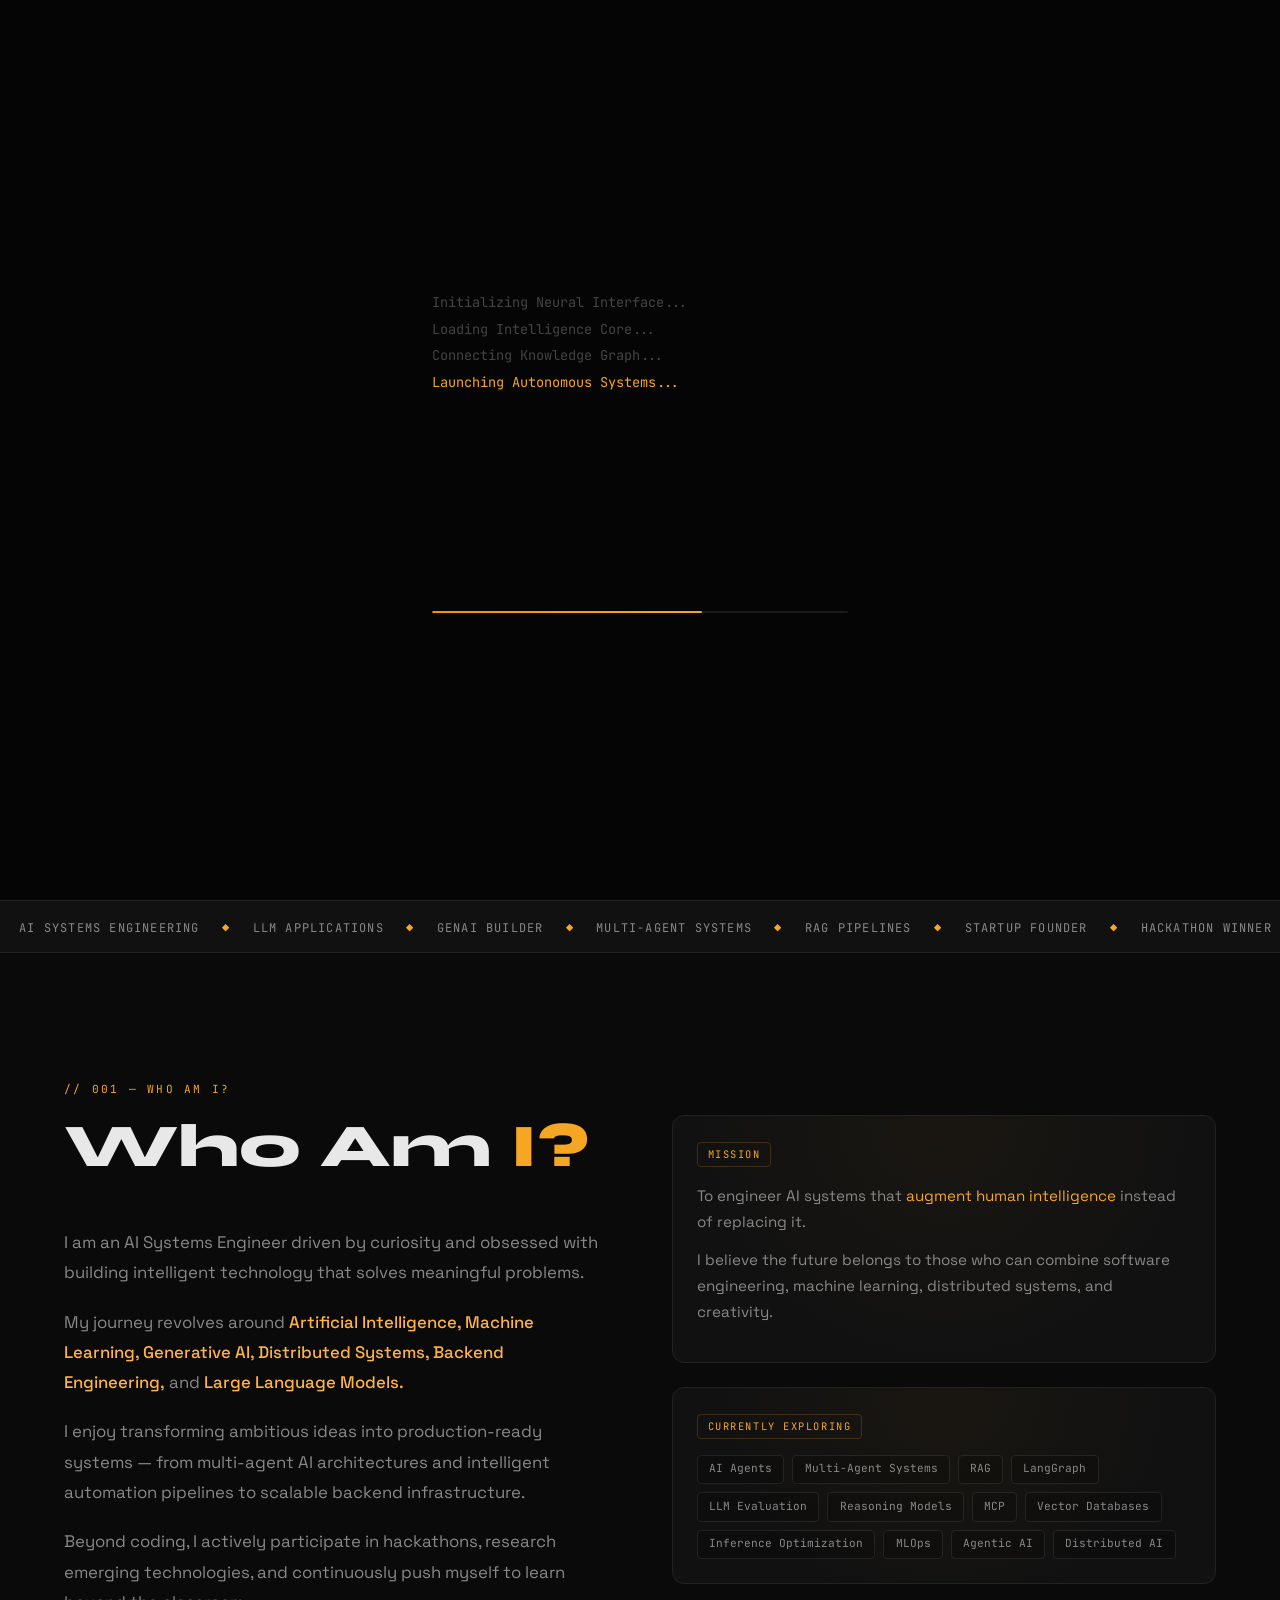
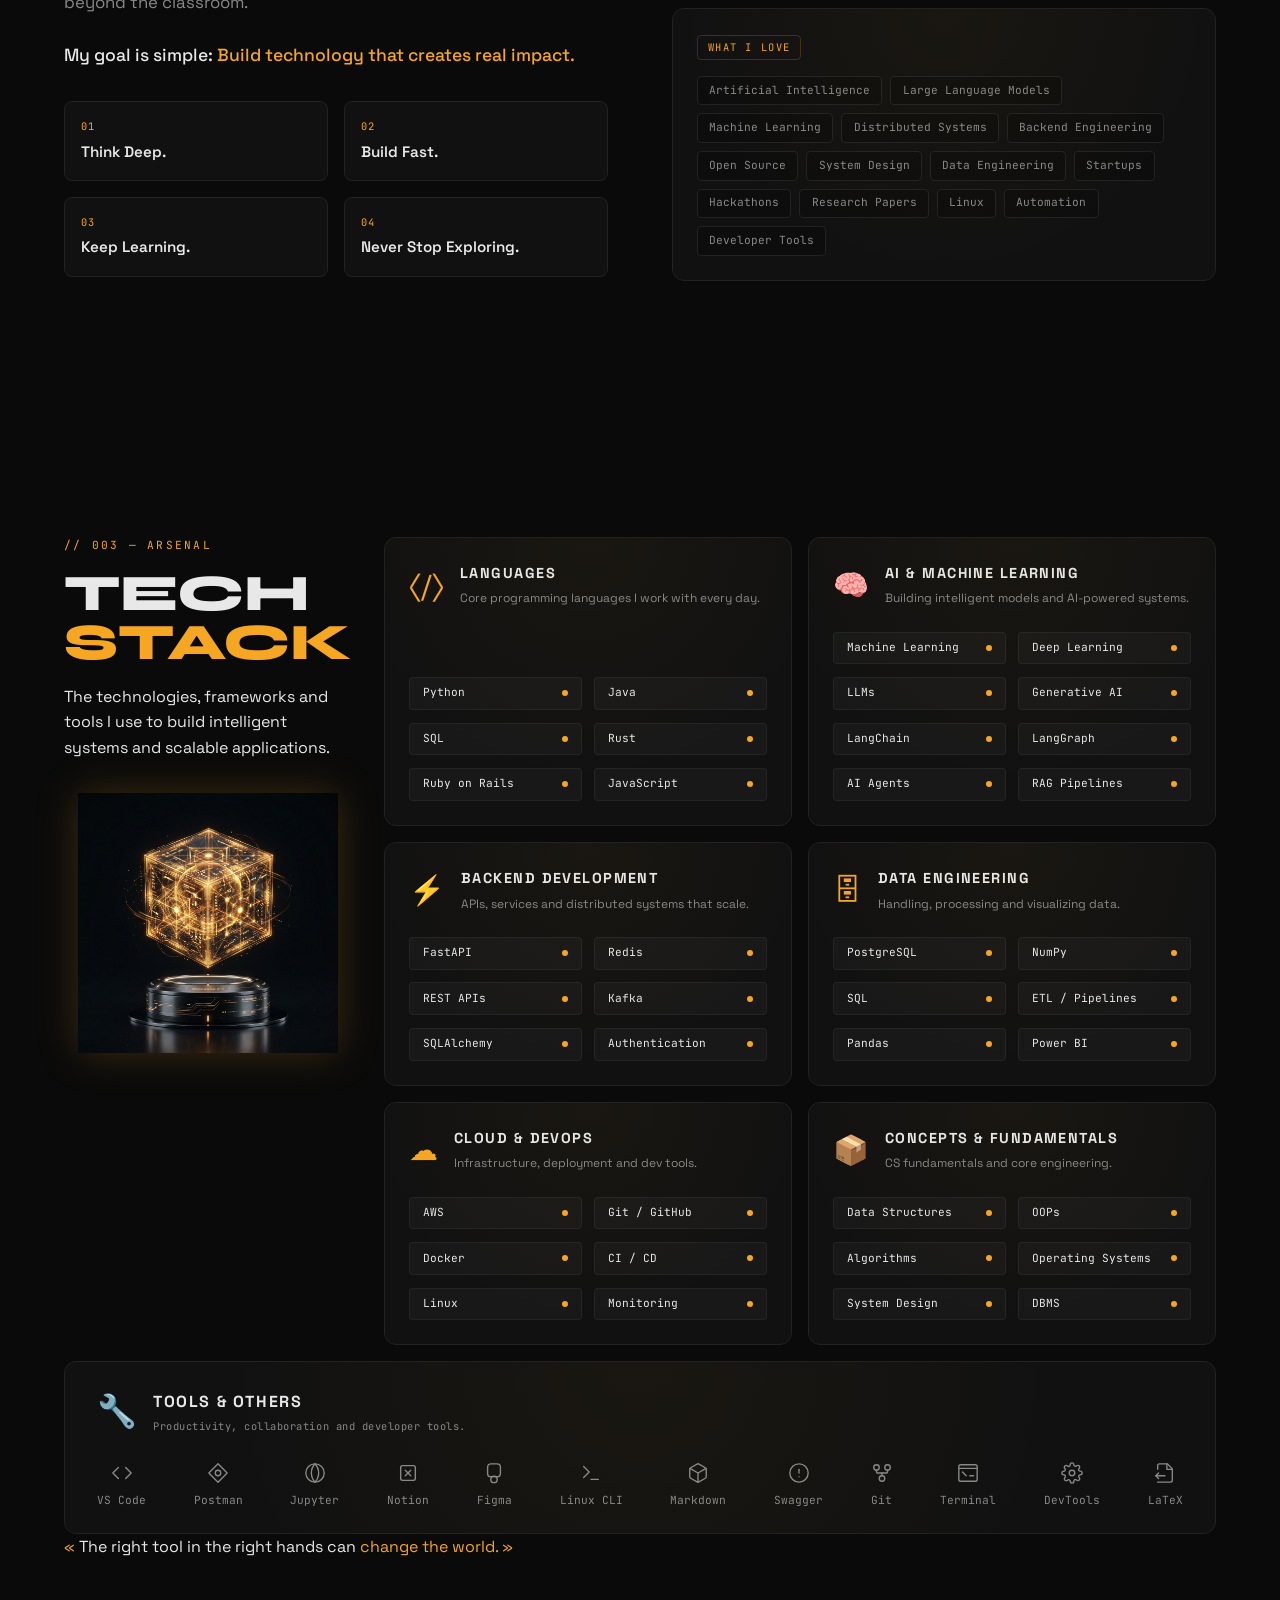
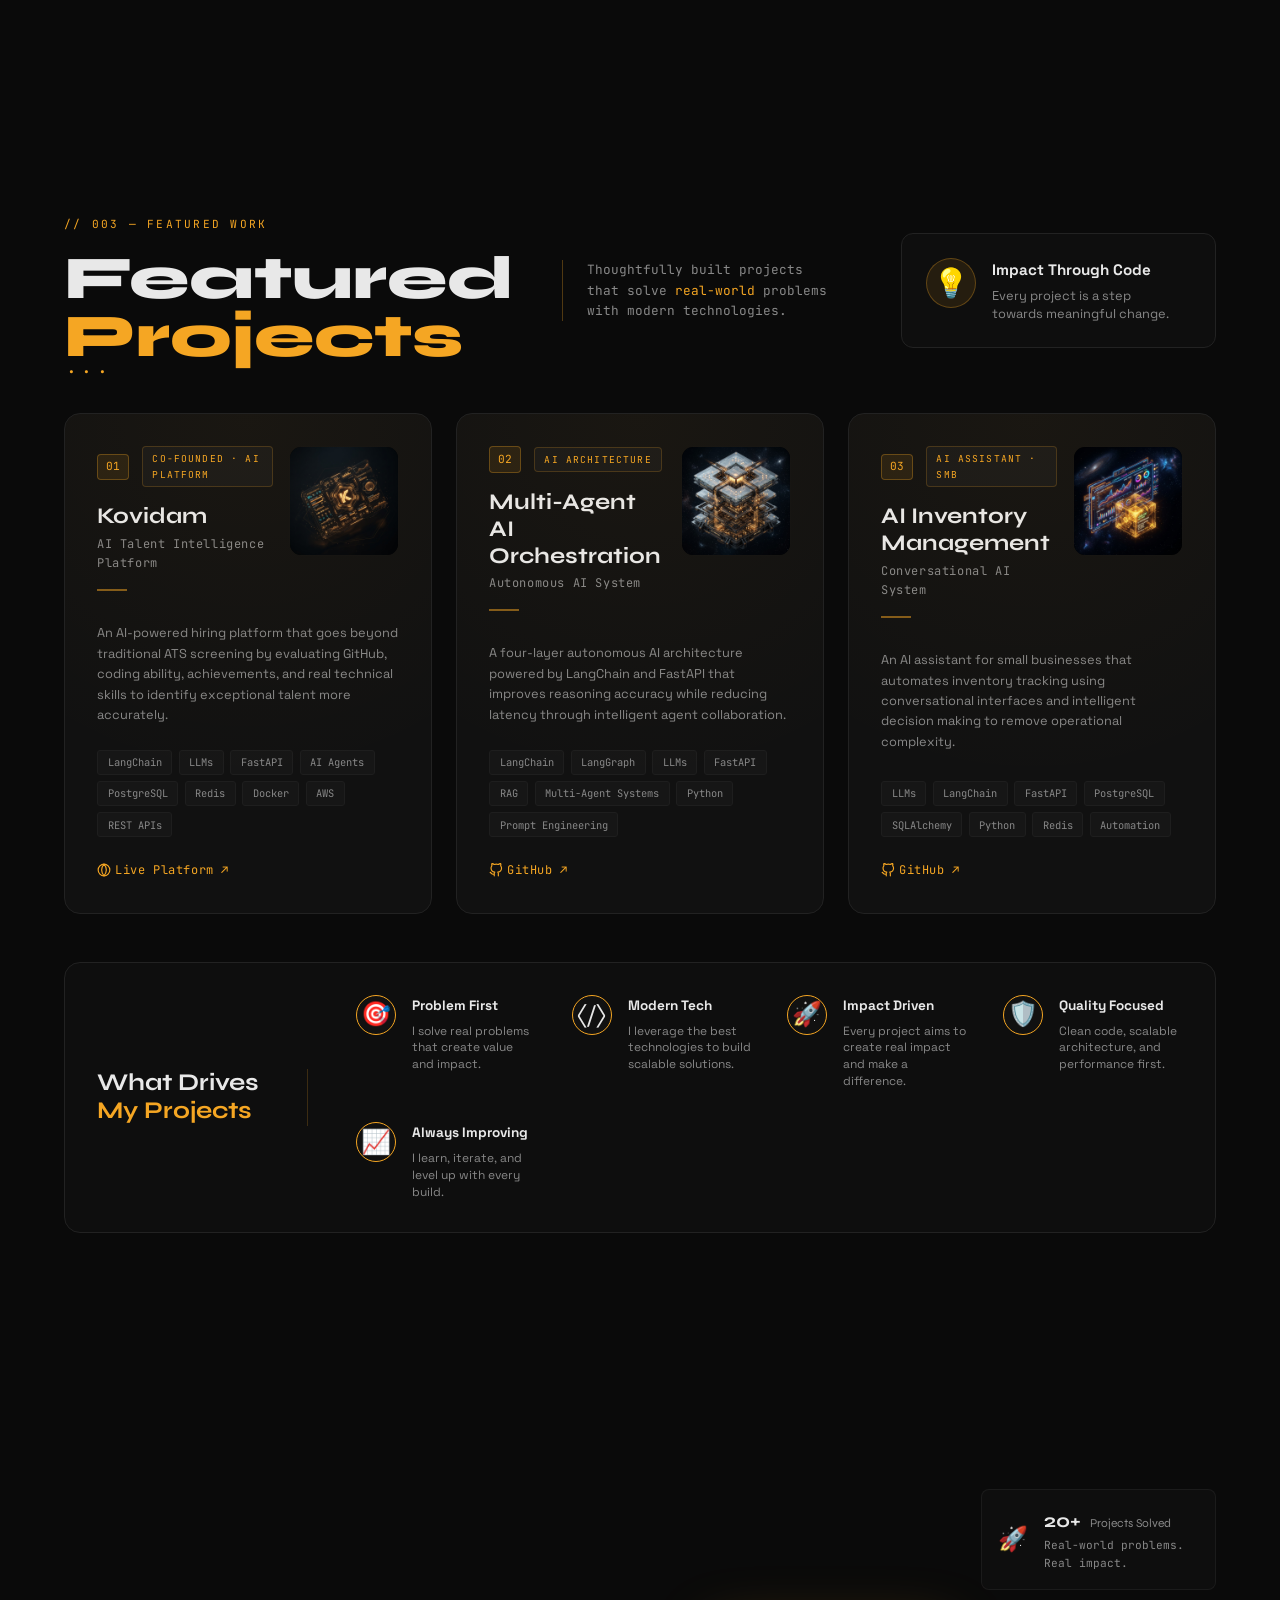
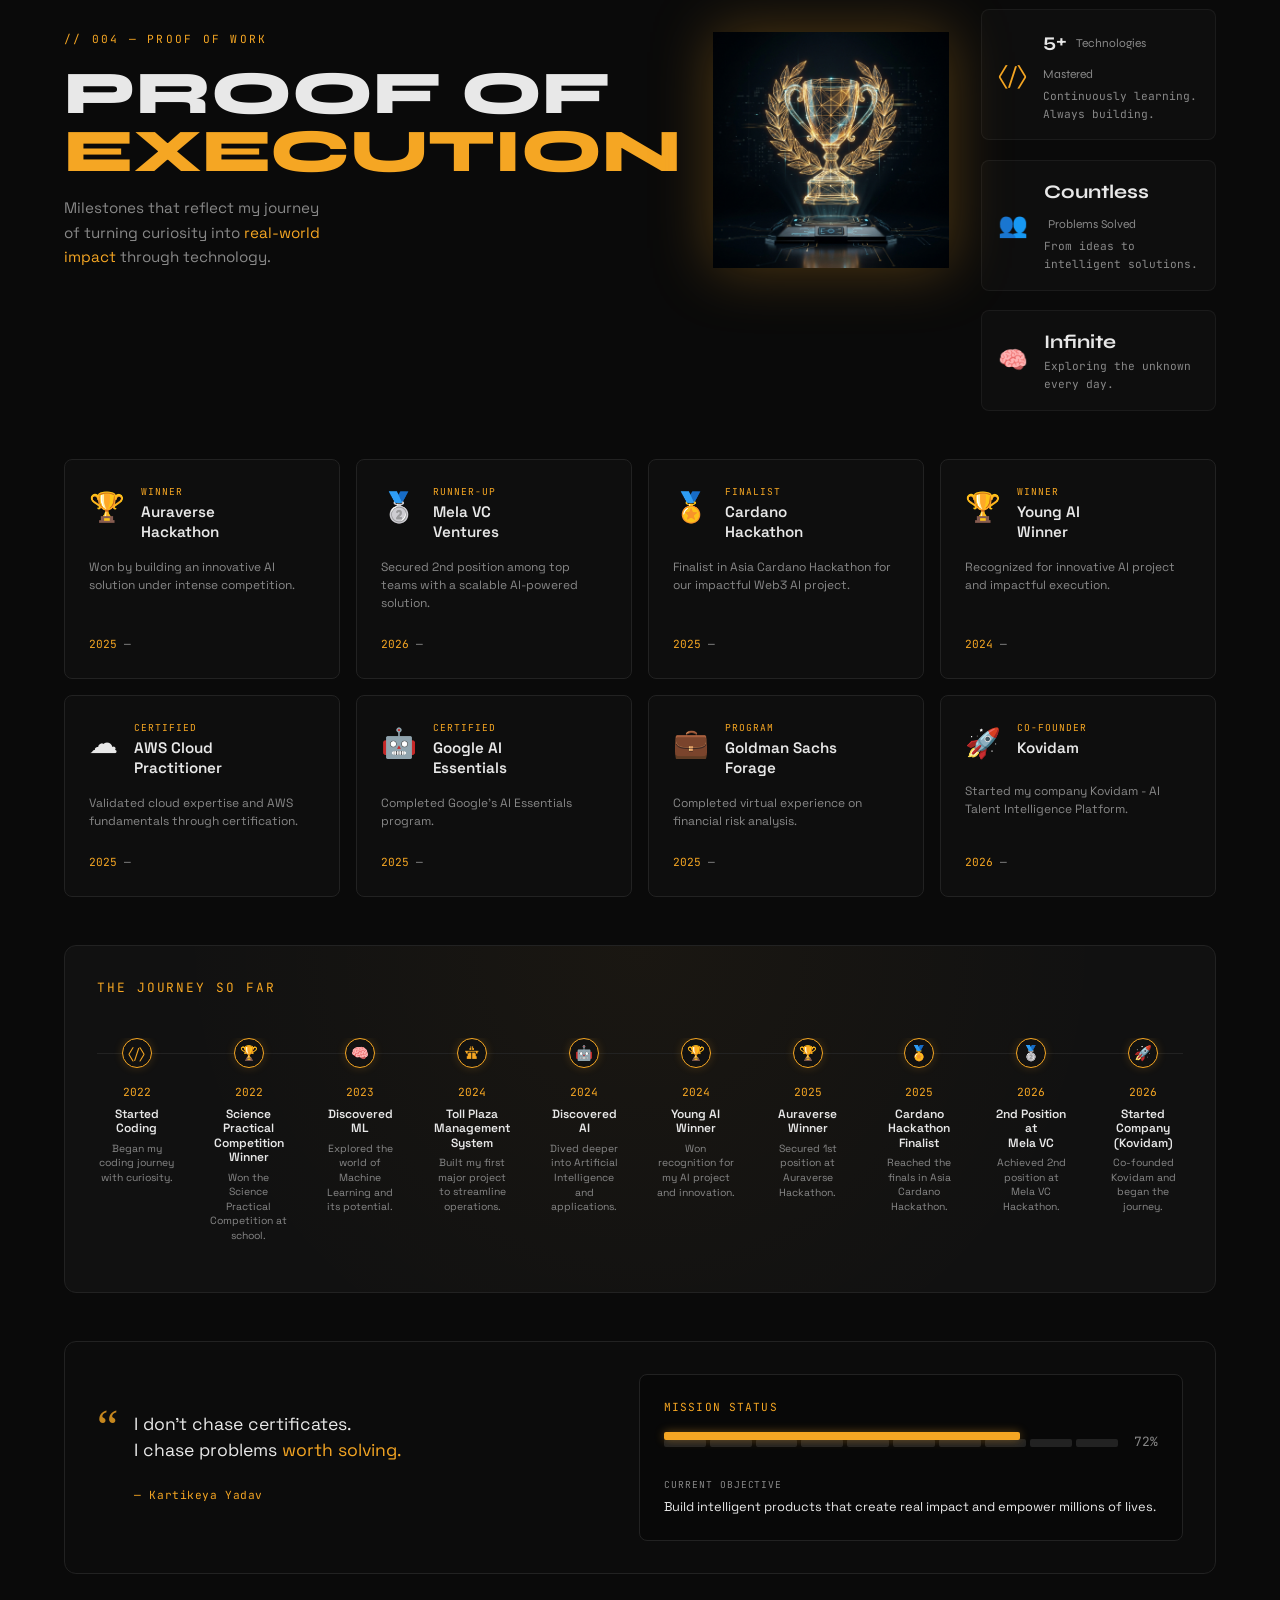
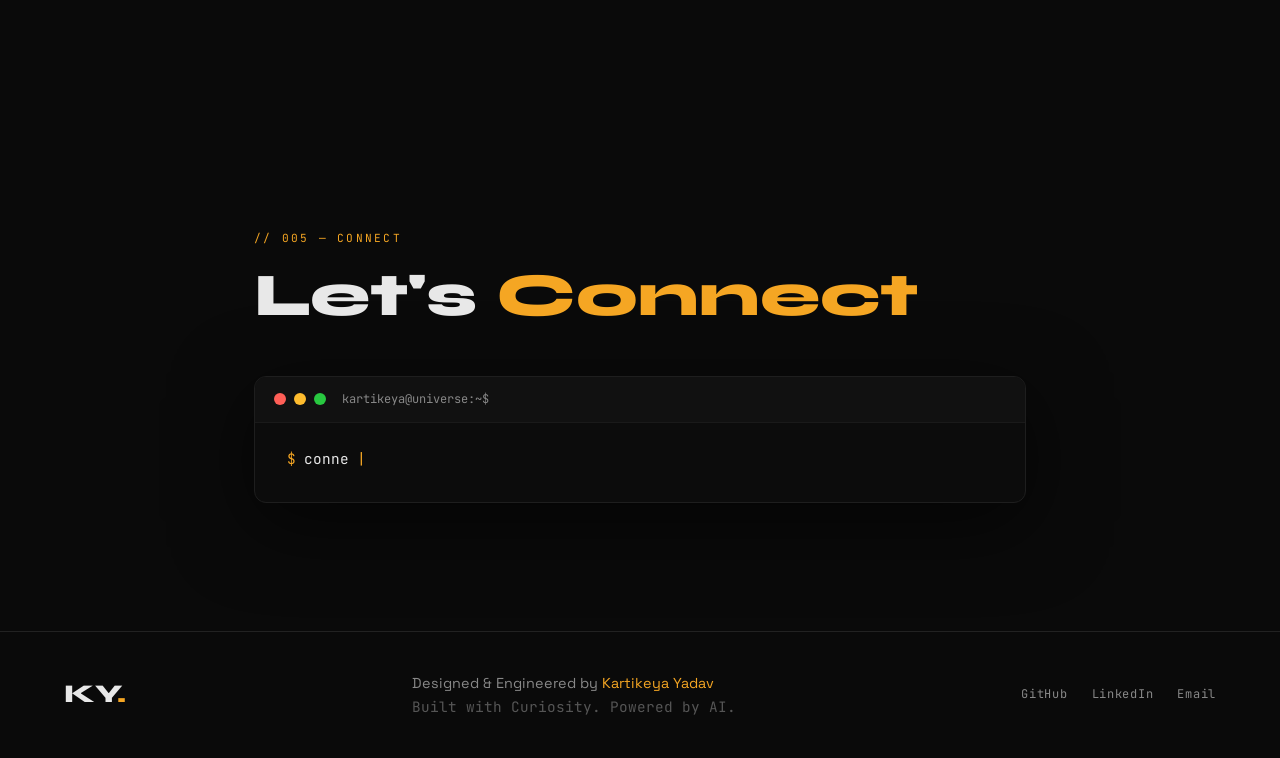
==== commit 108340ad: "Improved the main home section" ====
--- a/index.html
+++ b/index.html
@@ -31,11 +31,11 @@
   <nav class="nav" id="nav">
     <div class="nav-logo">KY<span class="nav-dot">.</span></div>
     <ul class="nav-links">
-      <li><a href="#about" class="nav-link">About</a></li>
-      <li><a href="#stack" class="nav-link">Stack</a></li>
-      <li><a href="#projects" class="nav-link">Projects</a></li>
-      <li><a href="#achievements" class="nav-link">Achievements</a></li>
-      <li><a href="#contact" class="nav-link">Contact</a></li>
+      <li><a href="#about" class="nav-link"><span class="gold" style="margin-right:4px;">•</span> ABOUT</a></li>
+      <li><a href="#stack" class="nav-link">STACK</a></li>
+      <li><a href="#projects" class="nav-link">PROJECTS</a></li>
+      <li><a href="#achievements" class="nav-link">ACHIEVEMENTS</a></li>
+      <li><a href="#contact" class="nav-link">CONTACT</a></li>
     </ul>
     <a href="assets/resume.pdf" download class="nav-cta" id="nav-resume">Resume ↗</a>
     <button class="nav-hamburger" id="hamburger" aria-label="Menu">
@@ -58,18 +58,16 @@
   <canvas id="particles-canvas"></canvas>
 
   <!-- HERO -->
+  <!-- HERO -->
   <section class="hero" id="home">
-    <div class="hero-bg-orb orb1"></div>
-    <div class="hero-bg-orb orb2"></div>
-    <div class="hero-content">
+    <div class="hero-left">
       <div class="hero-badge">
         <span class="badge-dot"></span>
-        <span>Available for Opportunities</span>
+        <span>AI SYSTEMS ENGINEER</span>
       </div>
       <h1 class="hero-name">
         <span class="hero-name-line" id="hn1">KARTIKEYA</span>
         <span class="hero-name-line gold" id="hn2">YADAV</span>
-        <div class="hero-slash" id="hero-slash"></div>
       </h1>
       <div class="hero-titles">
         <span class="hero-title-item" id="ht1">AI SYSTEMS ENGINEER</span>
@@ -81,21 +79,67 @@
       <p class="hero-desc">
         I build intelligent systems that reason, learn, and solve real-world problems.<br/>
         From LLM agents and distributed AI pipelines to scalable backend systems.<br/>
-        <em>Currently exploring the future of AI.</em>
+        <span class="gold">Currently exploring the future of AI.</span>
       </p>
       <div class="hero-btns">
         <a href="#projects" class="btn-primary" id="btn-explore">
-          <span>Explore My Universe</span>
+          <svg width="16" height="16" viewBox="0 0 24 24" fill="none" stroke="currentColor" stroke-width="2" stroke-linecap="round" stroke-linejoin="round" style="margin-right:8px;vertical-align:middle;margin-bottom:2px;"><circle cx="12" cy="12" r="10"></circle><circle cx="12" cy="12" r="6"></circle><circle cx="12" cy="12" r="2"></circle></svg>
+          <span>Explore My Universe →</span>
           <div class="btn-glow"></div>
         </a>
         <a href="assets/resume.pdf" download class="btn-secondary" id="btn-resume">
           Download Resume ↓
         </a>
       </div>
-    </div>
+
+    </div>
+    
+    <div class="hero-right">
+      <div class="hr-brain-container">
+        <img src="assets/holo_brain.png" alt="Holographic Brain" class="hr-brain-img">
+        <div class="hr-callout hr-c1">
+          <div class="hrc-icon">🧠</div>
+          <div class="hrc-text"><strong>Machine Learning</strong><br>Turning data into decisions</div>
+        </div>
+        <div class="hr-callout hr-c2">
+          <div class="hrc-icon">💬</div>
+          <div class="hrc-text"><strong>Large Language Models</strong><br>Understanding and generating human language</div>
+        </div>
+        <div class="hr-callout hr-c3">
+          <div class="hrc-icon">📦</div>
+          <div class="hrc-text"><strong>Intelligent Systems</strong><br>Building systems that think and act</div>
+        </div>
+      </div>
+      
+      <div class="hr-code-block">
+        <pre><code><span class="gold">></span> <span class="gold">while</span>(true) {
+    learn();
+    build();
+    improve();
+    impact();
+}
+<span class="gold">█</span></code></pre>
+      </div>
+      
+      <div class="hr-focus">
+        <div class="hrf-title">CURRENT FOCUS</div>
+        <div class="hrf-desc">Building AI products that<br>create real impact.</div>
+        <div class="hrf-icon">∞</div>
+      </div>
+      
+      <div class="hr-social">
+        <a href="https://github.com/kartikeya2006jay" target="_blank"><svg width="18" height="18" viewBox="0 0 24 24" fill="none" stroke="currentColor" stroke-width="2" stroke-linecap="round" stroke-linejoin="round"><path d="M9 19c-5 1.5-5-2.5-7-3m14 6v-3.87a3.37 3.37 0 0 0-.94-2.61c3.14-.35 6.44-1.54 6.44-7A5.44 5.44 0 0 0 20 4.77 5.07 5.07 0 0 0 19.91 1S18.73.65 16 2.48a13.38 13.38 0 0 0-7 0C6.27.65 5.09 1 5.09 1A5.07 5.07 0 0 0 5 4.77a5.44 5.44 0 0 0-1.5 3.78c0 5.42 3.3 6.61 6.44 7A3.37 3.37 0 0 0 9 18.13V22"></path></svg></a>
+        <a href="https://linkedin.com/in/kartikeya2006" target="_blank"><svg width="18" height="18" viewBox="0 0 24 24" fill="none" stroke="currentColor" stroke-width="2" stroke-linecap="round" stroke-linejoin="round"><path d="M16 8a6 6 0 0 1 6 6v7h-4v-7a2 2 0 0 0-2-2 2 2 0 0 0-2 2v7h-4v-7a6 6 0 0 1 6-6z"></path><rect x="2" y="9" width="4" height="12"></rect><circle cx="4" cy="4" r="2"></circle></svg></a>
+        <a href="https://mail.google.com/mail/?view=cm&fs=1&to=kartikeya2006jay@gmail.com" target="_blank"><svg width="18" height="18" viewBox="0 0 24 24" fill="none" stroke="currentColor" stroke-width="2" stroke-linecap="round" stroke-linejoin="round"><path d="M4 4h16c1.1 0 2 .9 2 2v12c0 1.1-.9 2-2 2H4c-1.1 0-2-.9-2-2V6c0-1.1.9-2 2-2z"></path><polyline points="22,6 12,13 2,6"></polyline></svg></a>
+      </div>
+    </div>
+    
     <div class="hero-scroll-hint">
-      <div class="scroll-line"></div>
-      <span>scroll</span>
+      <div class="scroll-mouse">
+        <div class="scroll-wheel"></div>
+      </div>
+      <span>SCROLL TO EXPLORE</span>
+      <div class="scroll-arrow">v</div>
     </div>
   </section>
 
--- a/style.css
+++ b/style.css
@@ -58,35 +58,65 @@
 .mob-link:hover{color:var(--gold)}
 
 /* ===== HERO ===== */
-.hero{position:relative;min-height:100vh;display:flex;align-items:center;justify-content:center;overflow:hidden;z-index:1}
-.hero-bg-orb{position:absolute;border-radius:50%;filter:blur(120px);pointer-events:none}
-.orb1{width:600px;height:600px;background:radial-gradient(circle,rgba(245,166,35,.08) 0%,transparent 70%);top:-100px;right:-100px}
-.orb2{width:400px;height:400px;background:radial-gradient(circle,rgba(255,140,0,.05) 0%,transparent 70%);bottom:50px;left:-100px}
-.hero-content{position:relative;z-index:2;text-align:left;max-width:1100px;width:100%;padding:0 4rem}
-.hero-badge{display:inline-flex;align-items:center;gap:.5rem;font-family:var(--font-mono);font-size:.75rem;letter-spacing:.12em;text-transform:uppercase;color:var(--muted);border:1px solid #2a2a2a;padding:.4rem 1rem;border-radius:100px;margin-bottom:2rem}
+.hero{position:relative;min-height:100vh;display:flex;align-items:center;justify-content:space-between;padding:0 5rem;overflow:hidden;z-index:1;background:radial-gradient(circle at 70% 50%, rgba(245,166,35,0.03), transparent 60%)}
+.hero-left{flex:1;max-width:650px;position:relative;z-index:2;padding-top:4rem}
+.hero-badge{display:inline-flex;align-items:center;gap:.5rem;font-family:var(--font-mono);font-size:.75rem;letter-spacing:.12em;text-transform:uppercase;color:var(--gold);border:1px solid rgba(245,166,35,0.3);padding:.4rem 1rem;border-radius:100px;margin-bottom:2rem;background:rgba(255,255,255,0.02)}
 .badge-dot{width:6px;height:6px;border-radius:50%;background:var(--gold);animation:pulse-dot 2s infinite}
 @keyframes pulse-dot{0%,100%{opacity:1;transform:scale(1)}50%{opacity:.4;transform:scale(.6)}}
-.hero-name{font-family:var(--font-display);font-weight:800;font-size:clamp(4rem,12vw,9rem);line-height:.9;letter-spacing:-.02em;position:relative;margin-bottom:1.5rem}
-.hero-name-line{display:block}
+.hero-name{font-family:var(--font-display);font-weight:800;font-size:clamp(3.5rem,8vw,7.5rem);line-height:.95;letter-spacing:-.02em;margin-bottom:1rem;position:relative}
+.hero-name-line{display:block;text-transform:uppercase}
 .hero-name-line.gold{color:var(--gold)}
-.hero-slash{position:absolute;bottom:-8px;left:0;width:0;height:3px;background:linear-gradient(90deg,var(--gold),var(--gold2),transparent);border-radius:2px;box-shadow:0 0 20px var(--gold);transition:width 1s ease .2s}
-.hero-slash.active{width:100%}
-.hero-titles{display:flex;align-items:center;justify-content:flex-start;flex-wrap:wrap;gap:.5rem 1rem;margin-bottom:2rem;margin-top:1rem}
-.hero-title-item{font-family:var(--font-mono);font-size:clamp(.65rem,.9vw,.85rem);letter-spacing:.18em;color:var(--muted);text-transform:uppercase}
+.hero-titles{display:flex;align-items:center;justify-content:flex-start;flex-wrap:wrap;gap:.5rem 1rem;margin-bottom:1.5rem;padding-bottom:1rem;border-bottom:1px solid rgba(245,166,35,0.2)}
+.hero-title-item{font-family:var(--font-mono);font-size:clamp(.65rem,.9vw,.85rem);letter-spacing:.15em;color:var(--muted);text-transform:uppercase}
 .hero-title-sep{color:var(--gold);font-size:.7rem}
-.hero-desc{font-size:clamp(1rem,1.5vw,1.15rem);color:var(--muted);line-height:1.8;margin-bottom:2.5rem;max-width:650px;margin-left:0;text-align:left}
-.hero-desc em{color:var(--amber);font-style:normal}
-.hero-btns{display:flex;align-items:center;justify-content:flex-start;gap:1rem;flex-wrap:wrap}
-.btn-primary{position:relative;padding:.9rem 2.2rem;background:var(--gold);color:#000;font-family:var(--font-sans);font-weight:600;font-size:.9rem;letter-spacing:.05em;border-radius:6px;overflow:hidden;transition:all .3s;z-index:1}
-.btn-primary:hover{transform:translateY(-2px);box-shadow:0 0 40px rgba(245,166,35,.4)}
+.hero-desc{font-size:clamp(1rem,1.2vw,1.1rem);color:var(--muted);line-height:1.7;margin-bottom:2.5rem;max-width:550px}
+.hero-btns{display:flex;align-items:center;justify-content:flex-start;gap:1.5rem;flex-wrap:wrap;margin-bottom:3rem}
+.btn-primary{position:relative;display:inline-flex;align-items:center;padding:.9rem 2.2rem;background:var(--gold);color:#000;font-family:var(--font-sans);font-weight:600;font-size:.95rem;letter-spacing:.05em;border-radius:8px;overflow:hidden;transition:all .3s;z-index:1;box-shadow:0 5px 20px rgba(245,166,35,0.2)}
+.btn-primary:hover{transform:translateY(-2px);box-shadow:0 8px 30px rgba(245,166,35,.4)}
 .btn-glow{position:absolute;inset:0;background:radial-gradient(circle at 50% 50%,rgba(255,255,255,.2),transparent);opacity:0;transition:opacity .3s}
 .btn-primary:hover .btn-glow{opacity:1}
-.btn-secondary{padding:.9rem 2.2rem;border:1px solid var(--border);color:var(--muted);font-family:var(--font-mono);font-size:.8rem;letter-spacing:.05em;border-radius:6px;transition:all .3s}
-.btn-secondary:hover{border-color:var(--gold);color:var(--gold);transform:translateY(-2px)}
-.hero-scroll-hint{position:absolute;bottom:2rem;left:50%;transform:translateX(-50%);display:flex;flex-direction:column;align-items:center;gap:.5rem}
-.scroll-line{width:1px;height:60px;background:linear-gradient(to bottom,var(--gold),transparent);animation:scroll-anim 2s ease-in-out infinite}
-.hero-scroll-hint span{font-family:var(--font-mono);font-size:.6rem;letter-spacing:.2em;color:var(--muted);text-transform:uppercase}
-@keyframes scroll-anim{0%,100%{opacity:0;transform:scaleY(0);transform-origin:top}50%{opacity:1;transform:scaleY(1)}}
+.btn-secondary{padding:.9rem 2.2rem;border:1px solid rgba(255,255,255,0.15);color:var(--muted);font-family:var(--font-sans);font-size:.95rem;letter-spacing:.05em;border-radius:8px;transition:all .3s}
+.btn-secondary:hover{border-color:var(--gold);color:var(--gold);background:rgba(255,255,255,0.02)}
+.hero-stats{display:flex;align-items:center;gap:1.5rem;background:rgba(255,255,255,0.02);padding:1.5rem 2rem;border:1px solid rgba(255,255,255,0.05);border-radius:12px;width:max-content}
+.hs-item{display:flex;align-items:center;gap:0.8rem}
+.hs-icon{font-size:1.5rem;color:var(--gold)}
+.hs-text{font-size:0.75rem;color:var(--muted);line-height:1.4}
+.hs-text strong{color:var(--text);font-size:0.85rem;display:block}
+.hs-sep{width:1px;height:30px;background:rgba(255,255,255,0.1)}
+
+.hero-right{flex:1;position:relative;display:flex;justify-content:center;align-items:center;height:100vh}
+.hr-brain-container{position:relative;width:600px;height:600px}
+.hr-brain-img{width:100%;height:100%;object-fit:contain}
+.hr-callout{position:absolute;display:flex;align-items:flex-start;gap:0.8rem;background:rgba(10,10,10,0.8);backdrop-filter:blur(10px);border:1px solid rgba(255,255,255,0.1);padding:1rem;border-radius:12px;width:240px;z-index:3;transition:all 0.3s}
+.hr-callout:hover{border-color:var(--gold);transform:translateY(-5px)}
+.hrc-icon{font-size:1.2rem;background:rgba(245,166,35,0.1);width:32px;height:32px;display:flex;align-items:center;justify-content:center;border-radius:6px;border:1px solid rgba(245,166,35,0.3);flex-shrink:0}
+.hrc-text strong{display:block;font-size:0.85rem;color:var(--text);margin-bottom:0.2rem}
+.hrc-text{font-size:0.7rem;color:var(--muted);line-height:1.4}
+.hr-c1{top:15%;right:-50px}
+.hr-c2{top:45%;left:-80px}
+.hr-c3{bottom:25%;right:-30px}
+
+.hr-code-block{position:absolute;bottom:80px;left:-50px;background:#0d0d0d;border:1px solid rgba(255,255,255,0.05);border-radius:12px;padding:1.5rem;font-family:var(--font-mono);font-size:0.75rem;color:var(--muted);z-index:4;box-shadow:0 10px 30px rgba(0,0,0,0.5)}
+.hr-code-block code{line-height:1.6}
+
+.hr-focus{position:absolute;bottom:40px;right:40px;display:flex;align-items:center;gap:1.5rem;background:rgba(255,255,255,0.02);border-top:1px solid rgba(245,166,35,0.3);padding:1.5rem;border-radius:0;width:300px;z-index:4}
+.hrf-title{font-family:var(--font-mono);font-size:0.65rem;color:var(--gold);letter-spacing:0.1em;position:absolute;top:-10px;background:#050505;padding:0 5px}
+.hrf-desc{font-size:0.8rem;color:var(--muted);line-height:1.4}
+.hrf-icon{font-size:1.5rem;color:var(--gold)}
+
+.hr-social{position:absolute;right:0;top:50%;transform:translateY(-50%);display:flex;flex-direction:column;gap:1rem;background:rgba(255,255,255,0.02);padding:1rem 0.8rem;border:1px solid rgba(255,255,255,0.05);border-radius:30px}
+.hr-social a{color:var(--muted);transition:all 0.3s;display:flex;align-items:center;justify-content:center;width:40px;height:40px;border-radius:50%;background:rgba(255,255,255,0.03)}
+.hr-social a:hover{color:#000;background:var(--gold);transform:scale(1.1)}
+
+.hero-scroll-hint{position:absolute;bottom:2rem;left:50%;transform:translateX(-50%);display:flex;flex-direction:column;align-items:center;gap:.8rem;z-index:5}
+.scroll-mouse{width:24px;height:36px;border:2px solid var(--gold);border-radius:12px;display:flex;justify-content:center;padding-top:4px}
+.scroll-wheel{width:4px;height:8px;background:var(--gold);border-radius:2px;animation:mouse-wheel 2s ease infinite}
+@keyframes mouse-wheel{0%{transform:translateY(0);opacity:1}100%{transform:translateY(10px);opacity:0}}
+.hero-scroll-hint span{font-family:var(--font-mono);font-size:.65rem;letter-spacing:.2em;color:var(--muted)}
+.scroll-arrow{color:var(--gold);font-size:0.8rem;animation:arrow-bounce 2s ease infinite}
+@keyframes arrow-bounce{0%,100%{transform:translateY(0)}50%{transform:translateY(5px)}}
+
+@media(max-width:1200px){.hero{flex-direction:column;padding:6rem 2rem 4rem;height:auto}.hero-right{height:auto;margin-top:4rem}.hr-brain-container{width:100%;max-width:500px;height:auto}.hr-callout,.hr-code-block,.hr-social,.hr-focus{display:none}}
 
 /* ===== MARQUEE ===== */
 .marquee-wrapper{overflow:hidden;border-top:1px solid var(--border);border-bottom:1px solid var(--border);background:var(--surface);position:relative;z-index:2;padding:.8rem 0}
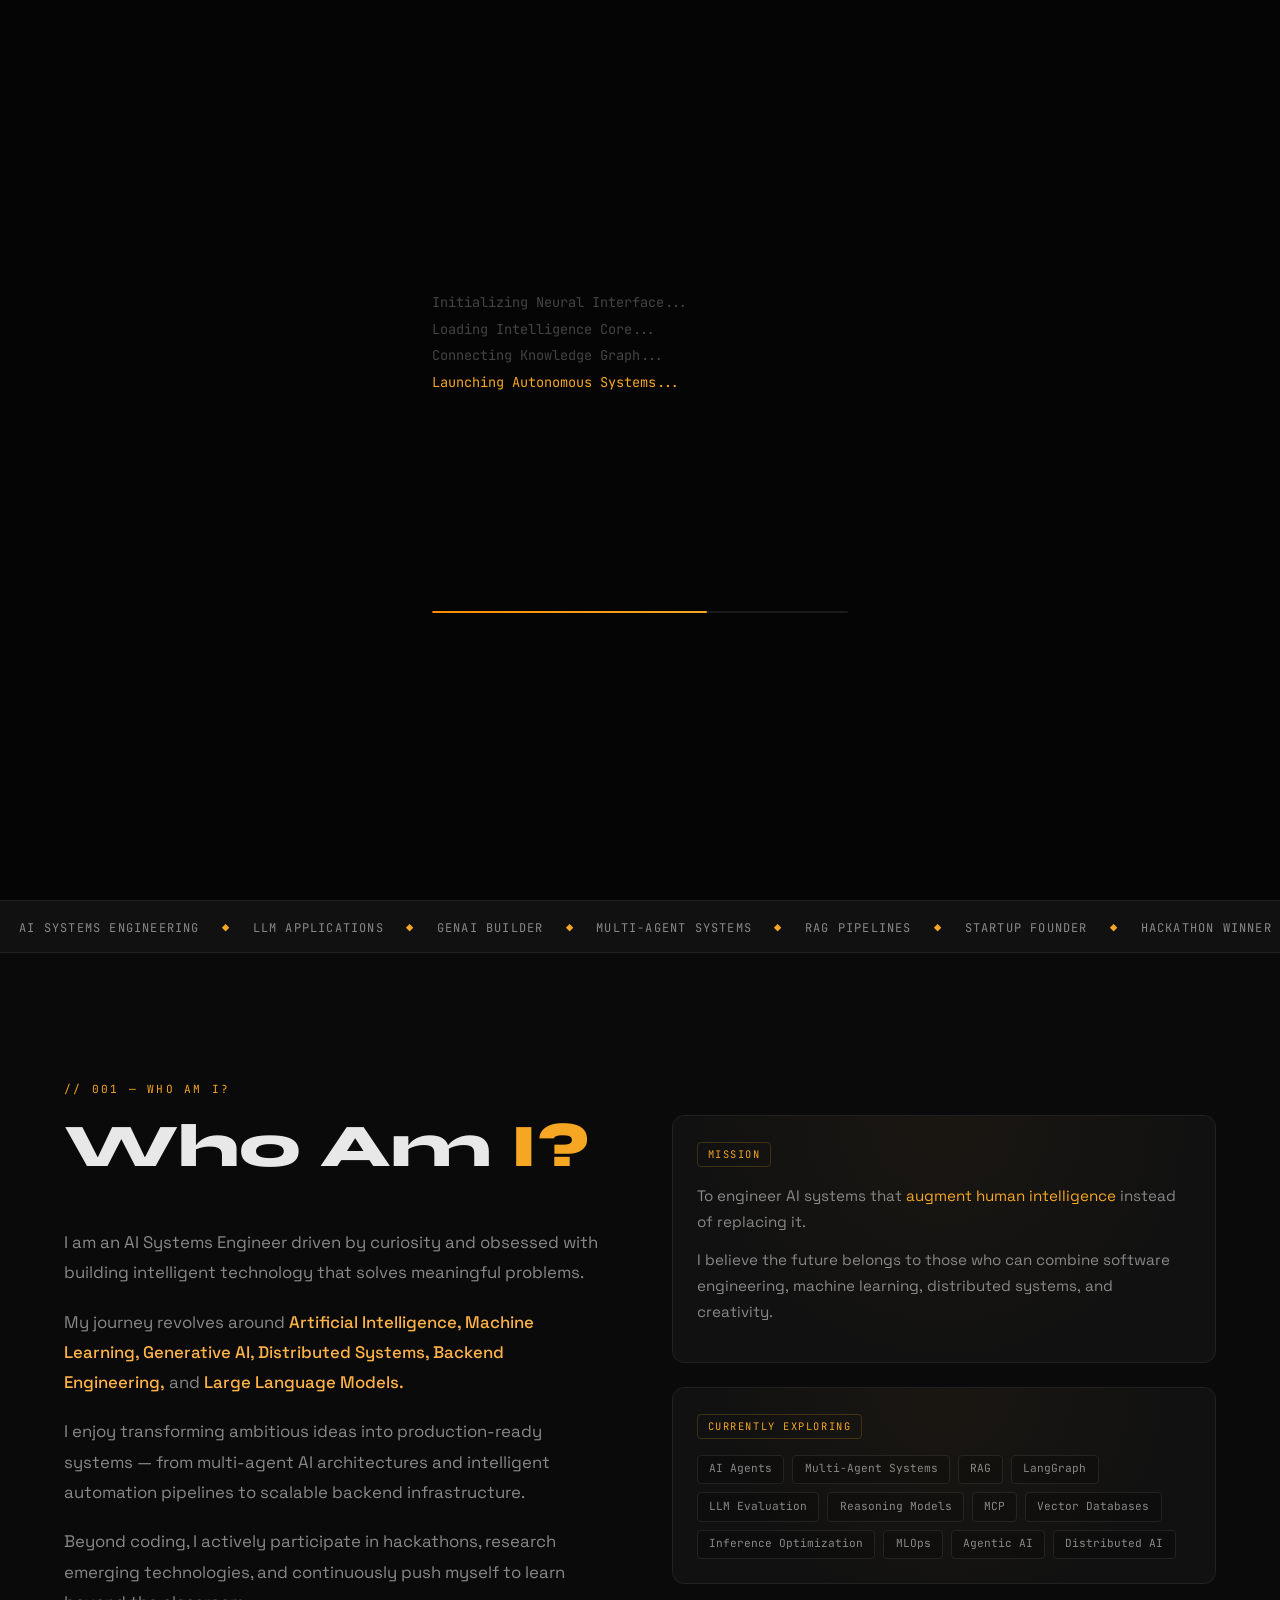
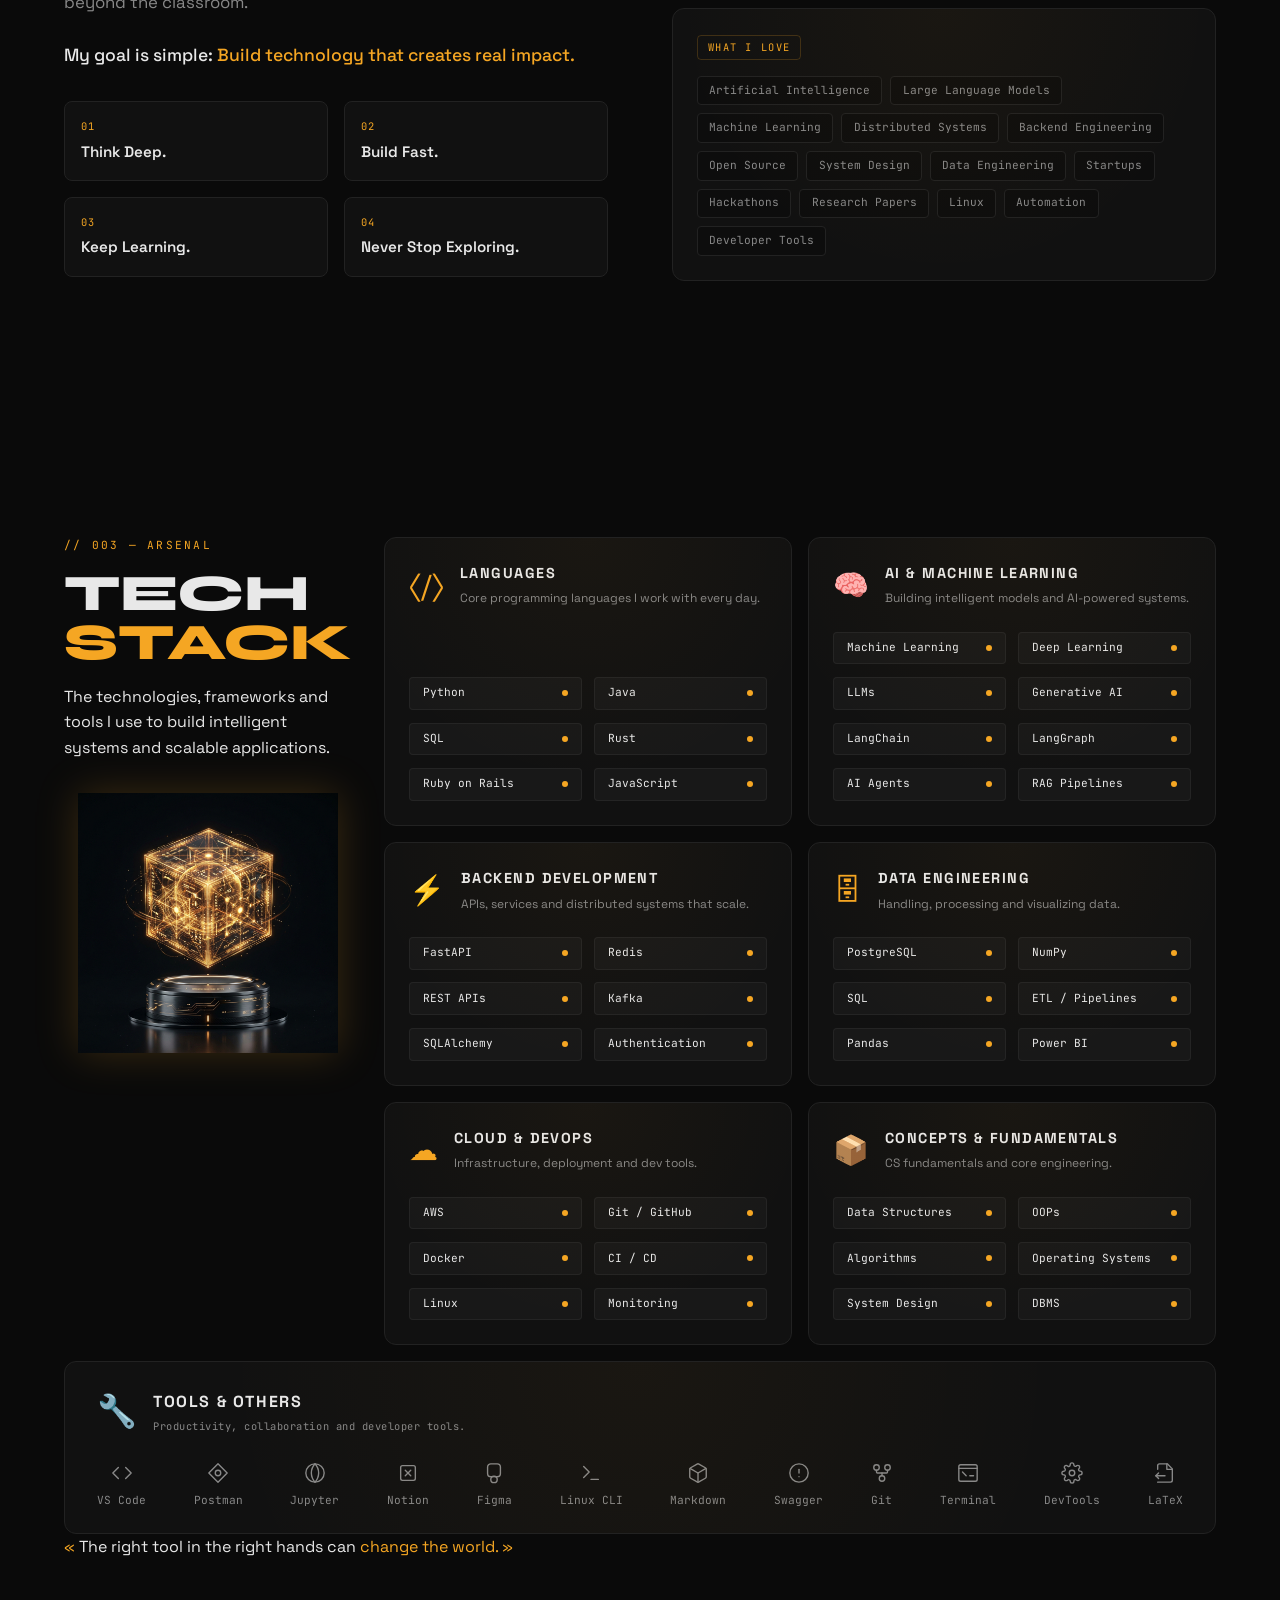
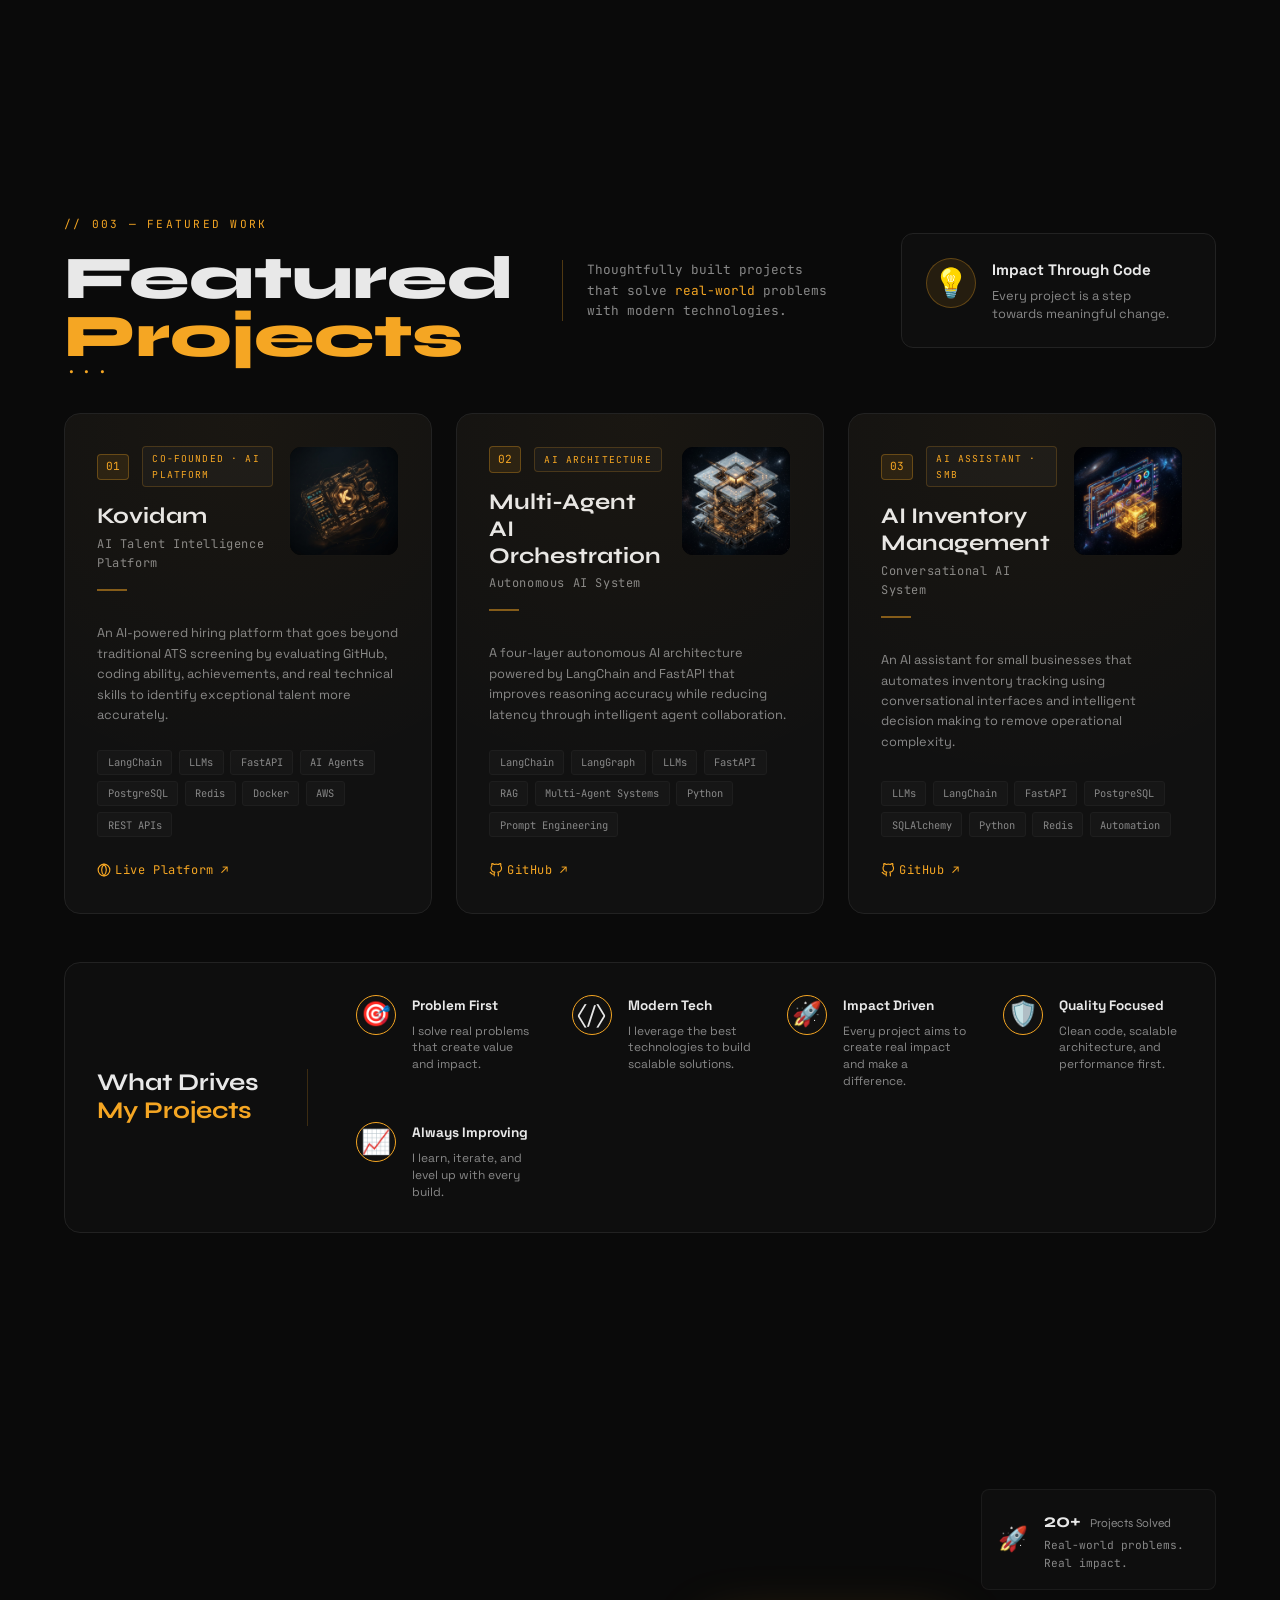
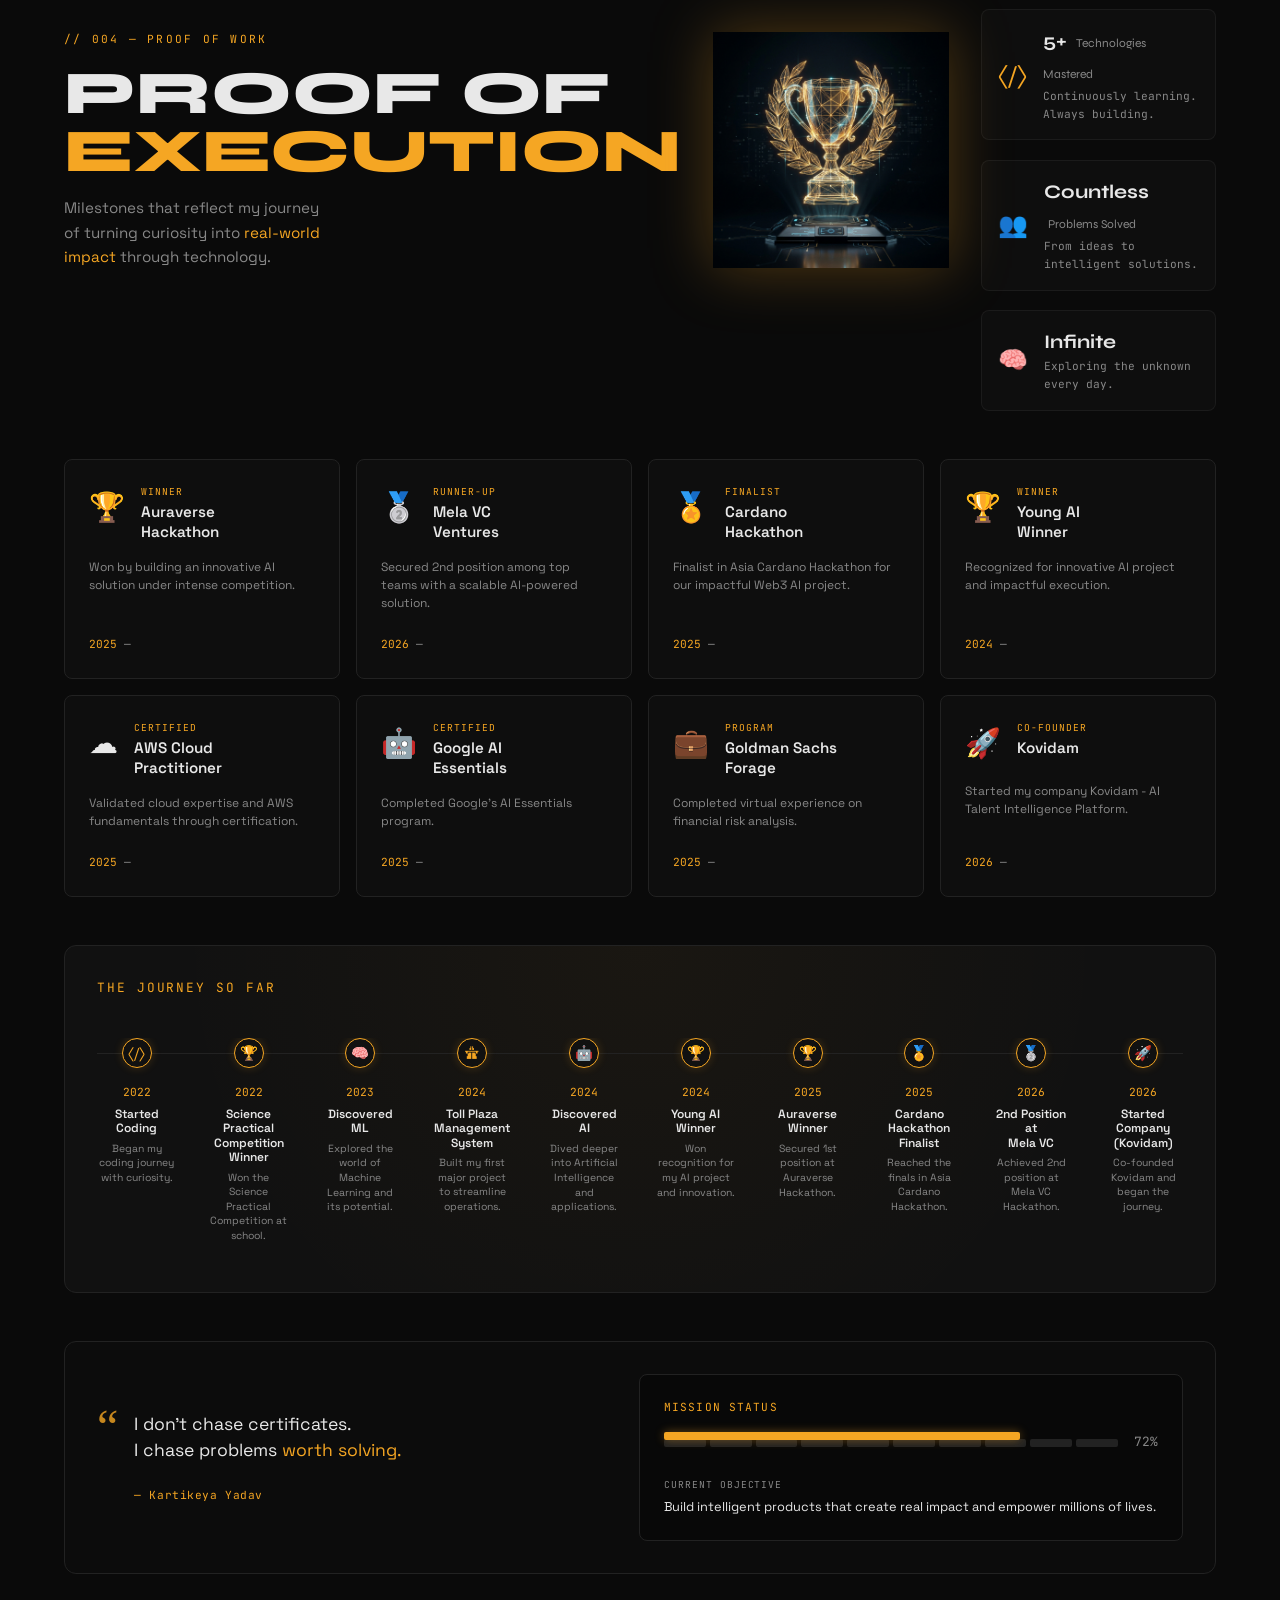
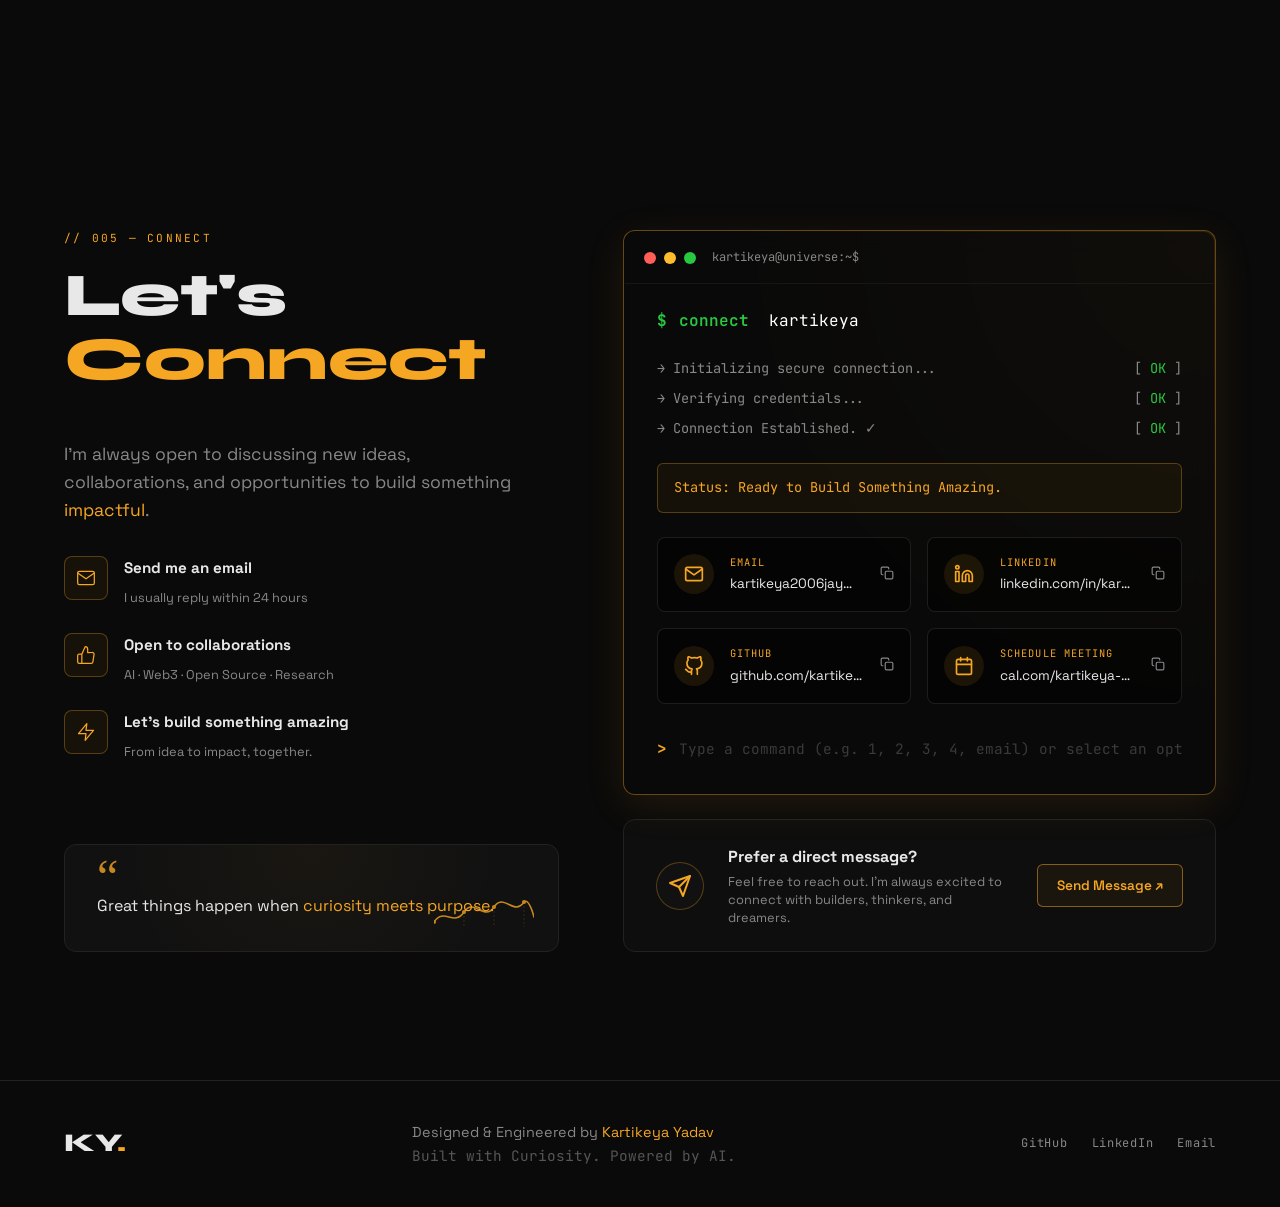
==== commit 1a5e2e03: "Improved contact us section" ====
--- a/index.html
+++ b/index.html
@@ -794,42 +794,141 @@
 
   <!-- CONTACT -->
   <section class="section contact-section" id="contact">
-    <div class="section-label">// 005 — CONNECT</div>
-    <h2 class="section-heading">Let's <span class="gold">Connect</span></h2>
-    <div class="terminal-wrap">
-      <div class="terminal">
-        <div class="terminal-header">
-          <span class="t-dot red"></span>
-          <span class="t-dot yellow"></span>
-          <span class="t-dot green"></span>
-          <span class="t-title">kartikeya@universe:~$</span>
-        </div>
-        <div class="terminal-body" id="terminal-body">
-          <div class="t-line"><span class="t-prompt">$</span> <span class="t-cmd" id="t-cmd"></span><span class="t-cursor" id="t-cursor">|</span></div>
-          <div class="t-output" id="t-output" style="display:none">
-            <div class="t-resp">Connection Established. ✓</div>
-            <div class="t-resp t-gap">Routing to Kartikeya Yadav...</div>
-            <div class="t-resp gold">Status: Ready to Build Something Amazing.</div>
-            <br/>
-            <div class="t-contact-grid">
-              <a href="mailto:kartikeya2006jay@gmail.com" class="t-contact-item" id="contact-email">
-                <span class="t-ci-label">EMAIL</span>
-                <span class="t-ci-val">kartikeya2006jay@gmail.com</span>
-              </a>
-              <a href="https://linkedin.com/in/kartikeya2006" target="_blank" class="t-contact-item" id="contact-linkedin">
-                <span class="t-ci-label">LINKEDIN</span>
-                <span class="t-ci-val">linkedin.com/in/kartikeya2006</span>
-              </a>
-              <a href="https://github.com/kartikeya2006jay" target="_blank" class="t-contact-item" id="contact-github">
-                <span class="t-ci-label">GITHUB</span>
-                <span class="t-ci-val">github.com/kartikeya2006jay</span>
-              </a>
-              <a href="tel:+919720613333" class="t-contact-item" id="contact-phone">
-                <span class="t-ci-label">PHONE</span>
-                <span class="t-ci-val">+91 97206 13333</span>
-              </a>
-            </div>
-          </div>
+    <div class="contact-container">
+      <div class="contact-left">
+        <div class="section-label">// 005 — CONNECT</div>
+        <h2 class="section-heading">Let's<br><span class="gold">Connect</span></h2>
+        <p class="contact-intro">I'm always open to discussing new ideas, collaborations, and opportunities to build something <span class="gold">impactful</span>.</p>
+        
+        <div class="contact-methods">
+          <div class="cm-item">
+            <div class="cm-icon"><svg width="20" height="20" viewBox="0 0 24 24" fill="none" stroke="currentColor" stroke-width="1.5" stroke-linecap="round" stroke-linejoin="round"><path d="M4 4h16c1.1 0 2 .9 2 2v12c0 1.1-.9 2-2 2H4c-1.1 0-2-.9-2-2V6c0-1.1.9-2 2-2z"></path><polyline points="22,6 12,13 2,6"></polyline></svg></div>
+            <div class="cm-text">
+              <strong>Send me an email</strong>
+              <span>I usually reply within 24 hours</span>
+            </div>
+          </div>
+          <div class="cm-item">
+            <div class="cm-icon"><svg width="20" height="20" viewBox="0 0 24 24" fill="none" stroke="currentColor" stroke-width="1.5" stroke-linecap="round" stroke-linejoin="round"><path d="M14 9V5a3 3 0 0 0-3-3l-4 9v11h11.28a2 2 0 0 0 2-1.7l1.38-9a2 2 0 0 0-2-2.3zM7 22H4a2 2 0 0 1-2-2v-7a2 2 0 0 1 2-2h3"></path></svg></div>
+            <div class="cm-text">
+              <strong>Open to collaborations</strong>
+              <span>AI · Web3 · Open Source · Research</span>
+            </div>
+          </div>
+          <div class="cm-item">
+            <div class="cm-icon"><svg width="20" height="20" viewBox="0 0 24 24" fill="none" stroke="currentColor" stroke-width="1.5" stroke-linecap="round" stroke-linejoin="round"><polygon points="13 2 3 14 12 14 11 22 21 10 12 10 13 2"></polygon></svg></div>
+            <div class="cm-text">
+              <strong>Let's build something amazing</strong>
+              <span>From idea to impact, together.</span>
+            </div>
+          </div>
+        </div>
+        
+        <div class="contact-quote card-glow">
+          <div class="cq-icon">“</div>
+          <p>Great things happen when <span class="gold">curiosity meets purpose.</span></p>
+          <div class="cq-graph">
+             <svg viewBox="0 0 100 30" preserveAspectRatio="none">
+               <path d="M0,25 C10,10 20,30 30,15 C40,0 50,25 60,10 C70,-5 80,20 90,5 C95,0 100,20 100,20" fill="none" stroke="var(--gold)" stroke-width="1.5" stroke-linecap="round"></path>
+               <circle cx="0" cy="25" r="2" fill="var(--gold)"></circle>
+               <circle cx="30" cy="15" r="2" fill="var(--gold)"></circle>
+               <circle cx="60" cy="10" r="2" fill="var(--gold)"></circle>
+               <circle cx="90" cy="5" r="2" fill="var(--gold)"></circle>
+               <line x1="30" y1="15" x2="30" y2="30" stroke="rgba(245,166,35,0.2)" stroke-width="1" stroke-dasharray="2,2"></line>
+               <line x1="60" y1="10" x2="60" y2="30" stroke="rgba(245,166,35,0.2)" stroke-width="1" stroke-dasharray="2,2"></line>
+               <line x1="90" y1="5" x2="90" y2="30" stroke="rgba(245,166,35,0.2)" stroke-width="1" stroke-dasharray="2,2"></line>
+             </svg>
+          </div>
+        </div>
+      </div>
+
+      <div class="contact-right">
+        <div class="terminal-container">
+          <div class="terminal-bg-glow"></div>
+          <img src="assets/holo_globe.png" alt="Globe" class="terminal-globe" onerror="this.style.display='none'">
+          <div class="terminal-window">
+            <div class="terminal-header">
+              <span class="t-dot red"></span>
+              <span class="t-dot yellow"></span>
+              <span class="t-dot green"></span>
+              <span class="t-title">kartikeya@universe:~$</span>
+            </div>
+            <div class="terminal-body">
+              <div class="t-line"><span class="t-prompt" style="color: #28c840;">$</span> <span class="t-cmd" style="color: #28c840;">connect</span> <span style="color: #fff; margin-left: 0.4rem;">kartikeya</span></div>
+              <div class="t-output-animated" style="margin-top: 1.5rem;">
+                <div class="t-load-step">
+                  <span class="t-load-text">→ Initializing secure connection...</span>
+                  <span class="t-load-status">[ <span style="color: #28c840;">OK</span> ]</span>
+                </div>
+                <div class="t-load-step">
+                  <span class="t-load-text">→ Verifying credentials...</span>
+                  <span class="t-load-status">[ <span style="color: #28c840;">OK</span> ]</span>
+                </div>
+                <div class="t-load-step">
+                  <span class="t-load-text">→ Connection Established. ✓</span>
+                  <span class="t-load-status">[ <span style="color: #28c840;">OK</span> ]</span>
+                </div>
+                
+                <div class="t-status-box">
+                  Status: Ready to Build Something Amazing.
+                </div>
+                
+                <div class="t-contact-grid-new">
+                  <a href="mailto:kartikeya2006jay@gmail.com" class="t-card">
+                    <div class="t-card-icon"><svg width="20" height="20" viewBox="0 0 24 24" fill="none" stroke="currentColor" stroke-width="2" stroke-linecap="round" stroke-linejoin="round"><path d="M4 4h16c1.1 0 2 .9 2 2v12c0 1.1-.9 2-2 2H4c-1.1 0-2-.9-2-2V6c0-1.1.9-2 2-2z"></path><polyline points="22,6 12,13 2,6"></polyline></svg></div>
+                    <div class="t-card-info">
+                      <span class="t-card-label">EMAIL</span>
+                      <span class="t-card-val">kartikeya2006jay@gmail.com</span>
+                    </div>
+                    <div class="t-card-copy"><svg width="14" height="14" viewBox="0 0 24 24" fill="none" stroke="currentColor" stroke-width="2" stroke-linecap="round" stroke-linejoin="round"><rect x="9" y="9" width="13" height="13" rx="2" ry="2"></rect><path d="M5 15H4a2 2 0 0 1-2-2V4a2 2 0 0 1 2-2h9a2 2 0 0 1 2 2v1"></path></svg></div>
+                  </a>
+                  
+                  <a href="https://linkedin.com/in/kartikeya2006" target="_blank" class="t-card">
+                    <div class="t-card-icon"><svg width="20" height="20" viewBox="0 0 24 24" fill="none" stroke="currentColor" stroke-width="2" stroke-linecap="round" stroke-linejoin="round"><path d="M16 8a6 6 0 0 1 6 6v7h-4v-7a2 2 0 0 0-2-2 2 2 0 0 0-2 2v7h-4v-7a6 6 0 0 1 6-6z"></path><rect x="2" y="9" width="4" height="12"></rect><circle cx="4" cy="4" r="2"></circle></svg></div>
+                    <div class="t-card-info">
+                      <span class="t-card-label">LINKEDIN</span>
+                      <span class="t-card-val">linkedin.com/in/kartikeya2006</span>
+                    </div>
+                    <div class="t-card-copy"><svg width="14" height="14" viewBox="0 0 24 24" fill="none" stroke="currentColor" stroke-width="2" stroke-linecap="round" stroke-linejoin="round"><rect x="9" y="9" width="13" height="13" rx="2" ry="2"></rect><path d="M5 15H4a2 2 0 0 1-2-2V4a2 2 0 0 1 2-2h9a2 2 0 0 1 2 2v1"></path></svg></div>
+                  </a>
+                  
+                  <a href="https://github.com/kartikeya2006jay" target="_blank" class="t-card">
+                    <div class="t-card-icon"><svg width="20" height="20" viewBox="0 0 24 24" fill="none" stroke="currentColor" stroke-width="2" stroke-linecap="round" stroke-linejoin="round"><path d="M9 19c-5 1.5-5-2.5-7-3m14 6v-3.87a3.37 3.37 0 0 0-.94-2.61c3.14-.35 6.44-1.54 6.44-7A5.44 5.44 0 0 0 20 4.77 5.07 5.07 0 0 0 19.91 1S18.73.65 16 2.48a13.38 13.38 0 0 0-7 0C6.27.65 5.09 1 5.09 1A5.07 5.07 0 0 0 5 4.77a5.44 5.44 0 0 0-1.5 3.78c0 5.42 3.3 6.61 6.44 7A3.37 3.37 0 0 0 9 18.13V22"></path></svg></div>
+                    <div class="t-card-info">
+                      <span class="t-card-label">GITHUB</span>
+                      <span class="t-card-val">github.com/kartikeya2006jay</span>
+                    </div>
+                    <div class="t-card-copy"><svg width="14" height="14" viewBox="0 0 24 24" fill="none" stroke="currentColor" stroke-width="2" stroke-linecap="round" stroke-linejoin="round"><rect x="9" y="9" width="13" height="13" rx="2" ry="2"></rect><path d="M5 15H4a2 2 0 0 1-2-2V4a2 2 0 0 1 2-2h9a2 2 0 0 1 2 2v1"></path></svg></div>
+                  </a>
+                  
+                  <a href="https://cal.com/kartikeya-yadav-jerjn6/collaboration" target="_blank" class="t-card">
+                    <div class="t-card-icon"><svg width="20" height="20" viewBox="0 0 24 24" fill="none" stroke="currentColor" stroke-width="2" stroke-linecap="round" stroke-linejoin="round"><rect x="3" y="4" width="18" height="18" rx="2" ry="2"></rect><line x1="16" y1="2" x2="16" y2="6"></line><line x1="8" y1="2" x2="8" y2="6"></line><line x1="3" y1="10" x2="21" y2="10"></line></svg></div>
+                    <div class="t-card-info">
+                      <span class="t-card-label">SCHEDULE MEETING</span>
+                      <span class="t-card-val">cal.com/kartikeya-yadav-jerjn6</span>
+                    </div>
+                    <div class="t-card-copy"><svg width="14" height="14" viewBox="0 0 24 24" fill="none" stroke="currentColor" stroke-width="2" stroke-linecap="round" stroke-linejoin="round"><rect x="9" y="9" width="13" height="13" rx="2" ry="2"></rect><path d="M5 15H4a2 2 0 0 1-2-2V4a2 2 0 0 1 2-2h9a2 2 0 0 1 2 2v1"></path></svg></div>
+                  </a>
+                </div>
+                
+                <div class="t-interactive-input">
+                  <span class="t-prompt">></span>
+                  <input type="text" class="t-actual-input" id="terminal-input" placeholder="Type a command (e.g. 1, 2, 3, 4, email) or select an option above" autocomplete="off" spellcheck="false">
+                </div>
+              </div>
+            </div>
+          </div>
+        </div>
+        
+        <div class="direct-message-box">
+          <div class="dm-icon">
+            <svg width="24" height="24" viewBox="0 0 24 24" fill="none" stroke="var(--gold)" stroke-width="2" stroke-linecap="round" stroke-linejoin="round"><line x1="22" y1="2" x2="11" y2="13"></line><polygon points="22 2 15 22 11 13 2 9 22 2"></polygon></svg>
+          </div>
+          <div class="dm-content">
+            <strong>Prefer a direct message?</strong>
+            <p>Feel free to reach out. I'm always excited to connect with builders, thinkers, and dreamers.</p>
+          </div>
+          <a href="mailto:kartikeya2006jay@gmail.com" class="dm-btn">Send Message ↗</a>
         </div>
       </div>
     </div>
--- a/style.css
+++ b/style.css
@@ -65,6 +65,9 @@
 @keyframes pulse-dot{0%,100%{opacity:1;transform:scale(1)}50%{opacity:.4;transform:scale(.6)}}
 .hero-name{font-family:var(--font-display);font-weight:800;font-size:clamp(3.5rem,8vw,7.5rem);line-height:.95;letter-spacing:-.02em;margin-bottom:1rem;position:relative}
 .hero-name-line{display:block;text-transform:uppercase}
+#hn1{animation:catch-fire 0.5s ease-in 2.5s forwards, burn 0.15s infinite alternate 3s}
+@keyframes catch-fire{0%{color:var(--text);text-shadow:none}100%{color:#fff;text-shadow:0 -2px 4px #ff0, 0 -6px 12px #ff8000, 0 -14px 20px #ff0000, 0 -22px 30px #8b0000}}
+@keyframes burn{0%{text-shadow:0 -2px 4px #ff0, -2px -6px 12px #ff8000, 2px -14px 20px #ff0000, -2px -22px 30px #8b0000}33%{text-shadow:0 -3px 6px #ff0, 2px -8px 14px #ff8000, -2px -16px 22px #ff0000, 2px -24px 32px #8b0000}66%{text-shadow:0 -1px 3px #ff0, -1px -5px 10px #ff8000, 1px -12px 18px #ff0000, -1px -20px 28px #8b0000}100%{text-shadow:0 -4px 7px #ff0, 3px -10px 16px #ff8000, -3px -18px 25px #ff0000, 3px -26px 35px #8b0000}}
 .hero-name-line.gold{color:var(--gold)}
 .hero-titles{display:flex;align-items:center;justify-content:flex-start;flex-wrap:wrap;gap:.5rem 1rem;margin-bottom:1.5rem;padding-bottom:1rem;border-bottom:1px solid rgba(245,166,35,0.2)}
 .hero-title-item{font-family:var(--font-mono);font-size:clamp(.65rem,.9vw,.85rem);letter-spacing:.15em;color:var(--muted);text-transform:uppercase}
@@ -86,15 +89,17 @@
 
 .hero-right{flex:1;position:relative;display:flex;justify-content:center;align-items:center;height:100vh}
 .hr-brain-container{position:relative;width:600px;height:600px}
-.hr-brain-img{width:100%;height:100%;object-fit:contain}
+.hr-brain-img{width:100%;height:100%;object-fit:contain;opacity:0;animation:brain-appear 1s ease-out 1.3s forwards}
+@keyframes brain-appear{0%{opacity:0;transform:translateY(20px)}100%{opacity:1;transform:translateY(0)}}
 .hr-callout{position:absolute;display:flex;align-items:flex-start;gap:0.8rem;background:rgba(10,10,10,0.8);backdrop-filter:blur(10px);border:1px solid rgba(255,255,255,0.1);padding:1rem;border-radius:12px;width:240px;z-index:3;transition:all 0.3s}
-.hr-callout:hover{border-color:var(--gold);transform:translateY(-5px)}
+.hr-callout:hover{border-color:var(--gold);transform:translateY(-5px) !important}
 .hrc-icon{font-size:1.2rem;background:rgba(245,166,35,0.1);width:32px;height:32px;display:flex;align-items:center;justify-content:center;border-radius:6px;border:1px solid rgba(245,166,35,0.3);flex-shrink:0}
 .hrc-text strong{display:block;font-size:0.85rem;color:var(--text);margin-bottom:0.2rem}
 .hrc-text{font-size:0.7rem;color:var(--muted);line-height:1.4}
-.hr-c1{top:15%;right:-50px}
-.hr-c2{top:45%;left:-80px}
-.hr-c3{bottom:25%;right:-30px}
+.hr-c1{top:15%;right:-50px;opacity:0;animation:callout-appear 0.5s ease-out 1.6s forwards}
+.hr-c2{top:45%;left:-80px;opacity:0;animation:callout-appear 0.5s ease-out 1.9s forwards}
+.hr-c3{bottom:25%;right:-30px;opacity:0;animation:callout-appear 0.5s ease-out 2.2s forwards}
+@keyframes callout-appear{0%{opacity:0;transform:translateY(10px)}100%{opacity:1;transform:translateY(0)}}
 
 .hr-code-block{position:absolute;bottom:80px;left:-50px;background:#0d0d0d;border:1px solid rgba(255,255,255,0.05);border-radius:12px;padding:1.5rem;font-family:var(--font-mono);font-size:0.75rem;color:var(--muted);z-index:4;box-shadow:0 10px 30px rgba(0,0,0,0.5)}
 .hr-code-block code{line-height:1.6}
@@ -265,30 +270,114 @@
 
 
 /* ===== CONTACT / TERMINAL ===== */
-.contact-section{max-width:900px}
-.terminal-wrap{margin-top:1rem}
-.terminal{border:1px solid #1e1e1e;border-radius:12px;overflow:hidden;background:#0c0c0c;box-shadow:0 20px 80px rgba(0,0,0,.6)}
-.terminal-header{display:flex;align-items:center;gap:.5rem;padding:.8rem 1.2rem;background:#111;border-bottom:1px solid #1a1a1a}
-.t-dot{width:12px;height:12px;border-radius:50%}
-.t-dot.red{background:#ff5f57}
-.t-dot.yellow{background:#febc2e}
-.t-dot.green{background:#28c840}
-.t-title{font-family:var(--font-mono);font-size:.75rem;color:var(--muted);margin-left:.5rem}
-.terminal-body{padding:1.5rem 2rem 2rem}
-.t-line{display:flex;align-items:center;gap:.5rem;font-family:var(--font-mono);font-size:.9rem}
-.t-prompt{color:var(--gold)}
-.t-cmd{color:var(--text)}
-.t-cursor{color:var(--gold);animation:blink .7s step-end infinite}
-@keyframes blink{50%{opacity:0}}
-.t-output{margin-top:1.2rem;font-family:var(--font-mono)}
-.t-resp{font-size:.85rem;color:var(--muted);margin:.3rem 0;line-height:1.6}
-.t-resp.gold{color:var(--gold)}
-.t-gap{margin-top:.3rem}
-.t-contact-grid{display:grid;grid-template-columns:1fr 1fr;gap:1rem;margin-top:1.5rem}
-.t-contact-item{display:flex;flex-direction:column;gap:.3rem;padding:1rem;border:1px solid #1a1a1a;border-radius:8px;transition:all .3s}
-.t-contact-item:hover{border-color:var(--gold);background:rgba(245,166,35,.04)}
-.t-ci-label{font-size:.6rem;letter-spacing:.2em;text-transform:uppercase;color:var(--gold)}
-.t-ci-val{font-size:.8rem;color:var(--text);word-break:break-all}
+.contact-section { max-width: 1300px; }
+.contact-container {
+  display: grid;
+  grid-template-columns: 1fr 1.2fr;
+  gap: 4rem;
+  align-items: stretch;
+}
+.contact-left { display: flex; flex-direction: column; }
+.contact-intro { font-size: 1.1rem; color: var(--muted); line-height: 1.6; margin-bottom: 2rem; max-width: 450px; }
+.contact-methods { display: flex; flex-direction: column; gap: 1.5rem; margin-bottom: 2.5rem; }
+.cm-item { display: flex; align-items: flex-start; gap: 1rem; }
+.cm-icon { width: 44px; height: 44px; border-radius: 8px; border: 1px solid rgba(245,166,35,0.3); background: rgba(245,166,35,0.05); display: flex; align-items: center; justify-content: center; color: var(--gold); flex-shrink: 0; }
+.cm-text strong { display: block; font-size: 0.95rem; color: var(--text); margin-bottom: 0.2rem; }
+.cm-text span { font-size: 0.8rem; color: var(--muted); }
+.contact-quote { display: flex; flex-direction: column; justify-content: center; padding: 2rem; position: relative; margin-top: auto; }
+.cq-icon { font-family: Georgia, serif; font-size: 3rem; color: var(--gold); line-height: 0; margin-bottom: 1rem; opacity: 0.8; }
+.contact-quote p { font-size: 1rem; color: var(--text); z-index: 2; position: relative; }
+.cq-graph { position: absolute; bottom: 1.5rem; right: 1.5rem; width: 100px; height: 30px; opacity: 0.8; z-index: 1; }
+
+.contact-right { display: flex; flex-direction: column; gap: 1.5rem; }
+.terminal-container {
+  position: relative;
+  flex: 1;
+  border: 1px solid rgba(245,166,35,0.4);
+  border-radius: 12px;
+  background: #080808;
+  padding: 1px;
+  overflow: hidden;
+  box-shadow: 0 10px 40px rgba(245,166,35,0.1);
+}
+.terminal-bg-glow {
+  position: absolute;
+  inset: 0;
+  background: radial-gradient(circle at top right, rgba(245,166,35,0.15), transparent 60%);
+  pointer-events: none;
+  z-index: 1;
+}
+.terminal-globe {
+  position: absolute;
+  right: -50px;
+  top: 50%;
+  transform: translateY(-50%);
+  width: 300px;
+  opacity: 0.4;
+  pointer-events: none;
+  z-index: 1;
+  mix-blend-mode: screen;
+}
+.terminal-window {
+  position: relative;
+  z-index: 2;
+  height: 100%;
+  border-radius: 11px;
+  background: rgba(10,10,10,0.8);
+  backdrop-filter: blur(10px);
+  display: flex;
+  flex-direction: column;
+}
+.terminal-header { display: flex; align-items: center; gap: .5rem; padding: 1rem 1.2rem; border-bottom: 1px solid rgba(255,255,255,0.05); }
+.t-dot { width: 12px; height: 12px; border-radius: 50%; }
+.t-dot.red { background: #ff5f57; }
+.t-dot.yellow { background: #febc2e; }
+.t-dot.green { background: #28c840; }
+.t-title { font-family: var(--font-mono); font-size: .75rem; color: var(--muted); margin-left: .5rem; }
+.terminal-body { padding: 1.5rem 2rem 2rem; flex: 1; display: flex; flex-direction: column; }
+.t-line { display: flex; align-items: center; gap: .8rem; font-family: var(--font-mono); font-size: 1rem; }
+.t-prompt { font-weight: bold; }
+.t-cmd { font-weight: 600; }
+.t-output-animated { font-family: var(--font-mono); flex: 1; }
+
+.t-load-step { display: flex; justify-content: space-between; align-items: center; margin-bottom: 0.5rem; font-size: 0.85rem; color: var(--muted); opacity: 0; animation: fade-in 0.3s forwards; }
+.t-load-step:nth-child(1) { animation-delay: 0.5s; }
+.t-load-step:nth-child(2) { animation-delay: 1.0s; }
+.t-load-step:nth-child(3) { animation-delay: 1.5s; }
+@keyframes fade-in { to { opacity: 1; } }
+
+.t-status-box { margin-top: 1.5rem; padding: 0.8rem 1rem; border: 1px solid rgba(245,166,35,0.3); border-radius: 6px; color: var(--gold); font-size: 0.85rem; background: rgba(245,166,35,0.05); opacity: 0; animation: fade-in 0.3s forwards; animation-delay: 2.0s; }
+
+.t-contact-grid-new { display: grid; grid-template-columns: 1fr 1fr; gap: 1rem; margin-top: 1.5rem; opacity: 0; animation: fade-in 0.5s forwards; animation-delay: 2.5s; }
+.t-card { display: flex; align-items: center; gap: 1rem; padding: 1rem; border: 1px solid rgba(255,255,255,0.1); border-radius: 8px; background: rgba(0,0,0,0.5); transition: all 0.3s; position: relative; overflow: hidden; text-decoration: none; }
+.t-card:hover { border-color: var(--gold); background: rgba(245,166,35,0.05); transform: translateY(-2px); box-shadow: 0 4px 15px rgba(245,166,35,0.1); }
+.t-card-icon { width: 40px; height: 40px; border-radius: 50%; background: rgba(245,166,35,0.1); color: var(--gold); display: flex; align-items: center; justify-content: center; flex-shrink: 0; }
+.t-card-info { display: flex; flex-direction: column; gap: 0.2rem; flex: 1; overflow: hidden; }
+.t-card-label { font-family: var(--font-mono); font-size: 0.65rem; color: var(--gold); letter-spacing: 0.1em; }
+.t-card-val { font-family: var(--font-sans); font-size: 0.85rem; color: var(--text); white-space: nowrap; overflow: hidden; text-overflow: ellipsis; }
+.t-card-copy { color: var(--muted); transition: color 0.3s; }
+.t-card:hover .t-card-copy { color: var(--gold); }
+
+.t-interactive-input { margin-top: 2rem; display: flex; align-items: center; gap: 0.8rem; font-family: var(--font-mono); opacity: 0; animation: fade-in 0.5s forwards; animation-delay: 3.0s; }
+.t-interactive-input .t-prompt { color: var(--gold); }
+.t-actual-input { flex: 1; background: transparent; border: none; color: var(--text); font-family: var(--font-mono); font-size: 0.9rem; outline: none; }
+.t-actual-input::placeholder { color: rgba(255,255,255,0.2); }
+
+.direct-message-box {
+  display: flex;
+  align-items: center;
+  gap: 1.5rem;
+  padding: 1.5rem 2rem;
+  background: rgba(255,255,255,0.02);
+  border: 1px solid var(--border);
+  border-radius: 12px;
+}
+.dm-icon { width: 48px; height: 48px; border-radius: 50%; background: #111; border: 1px solid rgba(245,166,35,0.3); display: flex; align-items: center; justify-content: center; flex-shrink: 0; }
+.dm-content { flex: 1; }
+.dm-content strong { display: block; font-size: 1rem; color: var(--text); margin-bottom: 0.2rem; }
+.dm-content p { font-size: 0.8rem; color: var(--muted); line-height: 1.4; }
+.dm-btn { font-family: var(--font-sans); font-size: 0.85rem; font-weight: 600; padding: 0.6rem 1.2rem; border-radius: 6px; border: 1px solid rgba(245,166,35,0.5); color: var(--gold); background: rgba(245,166,35,0.05); transition: all 0.3s; white-space: nowrap; }
+.dm-btn:hover { background: var(--gold); color: #000; }
 
 /* ===== FOOTER ===== */
 .footer{position:relative;z-index:2;border-top:1px solid var(--border);padding:2.5rem 4rem}
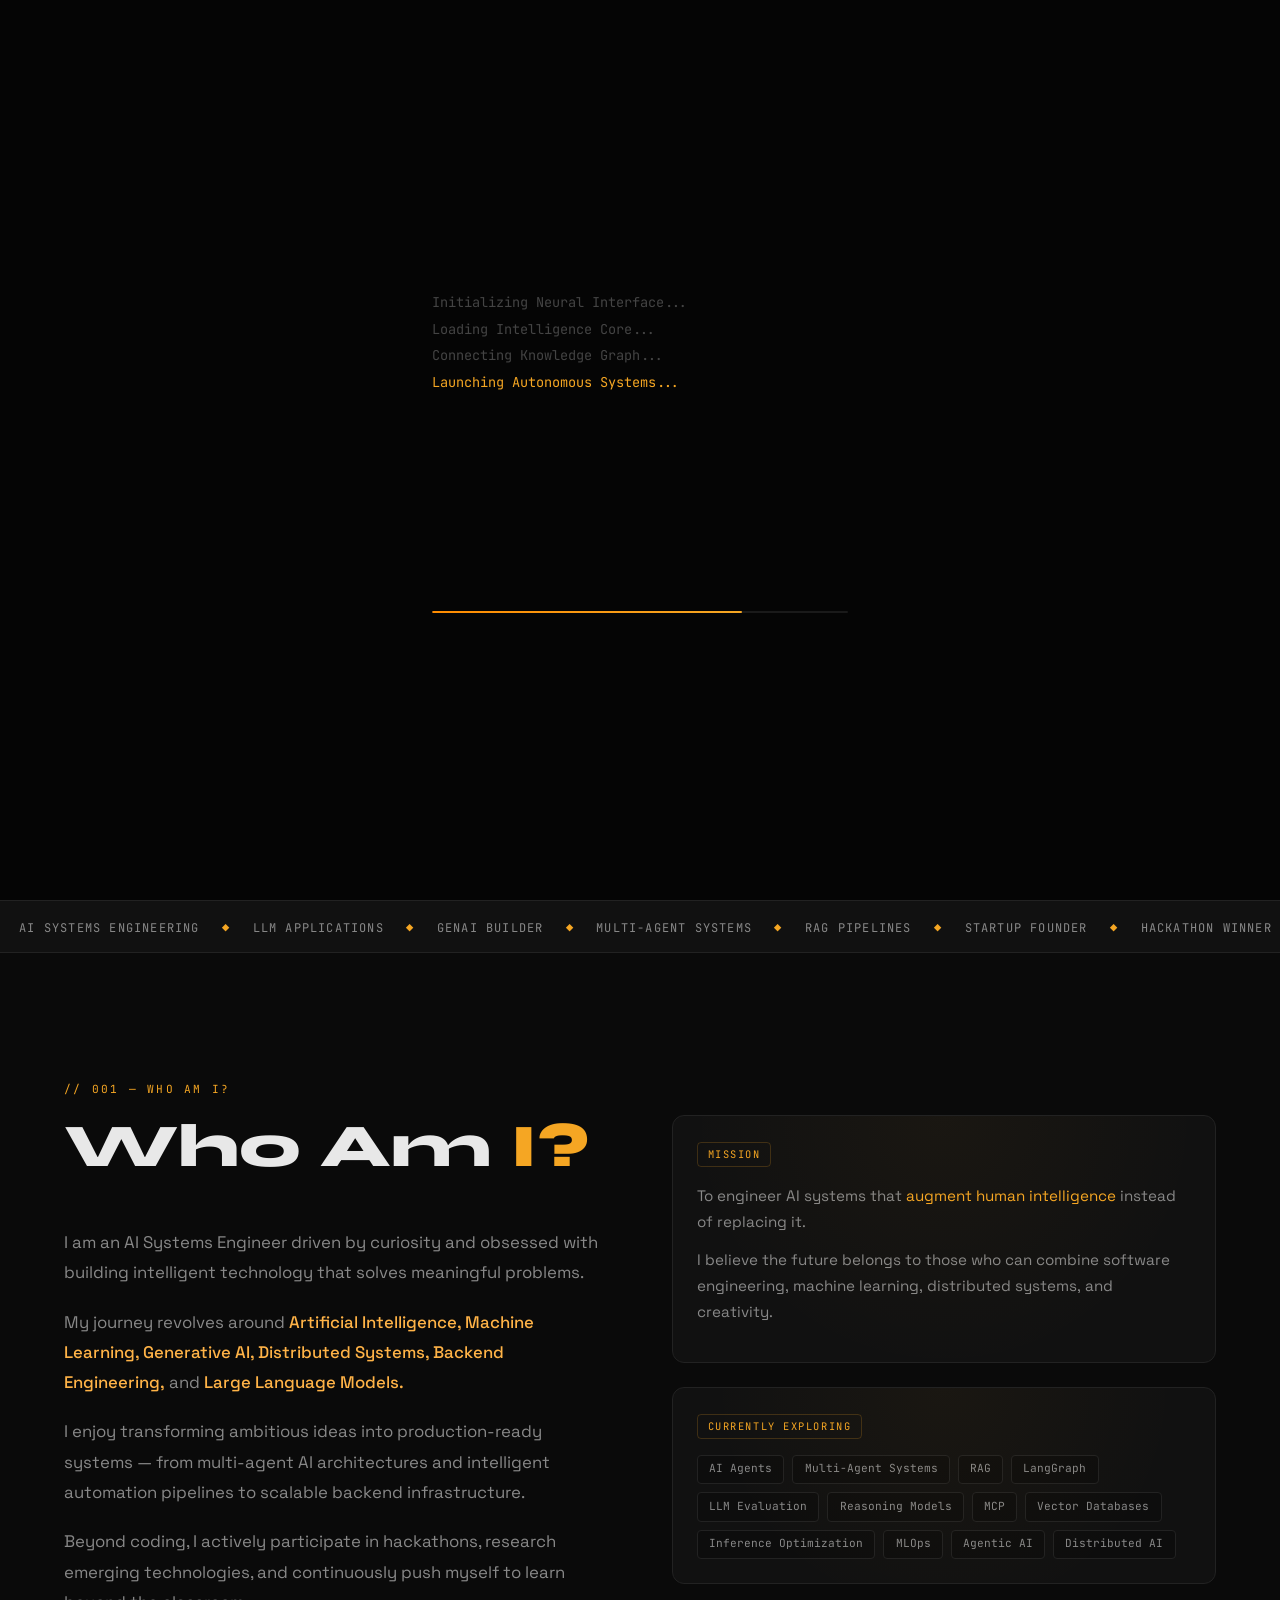
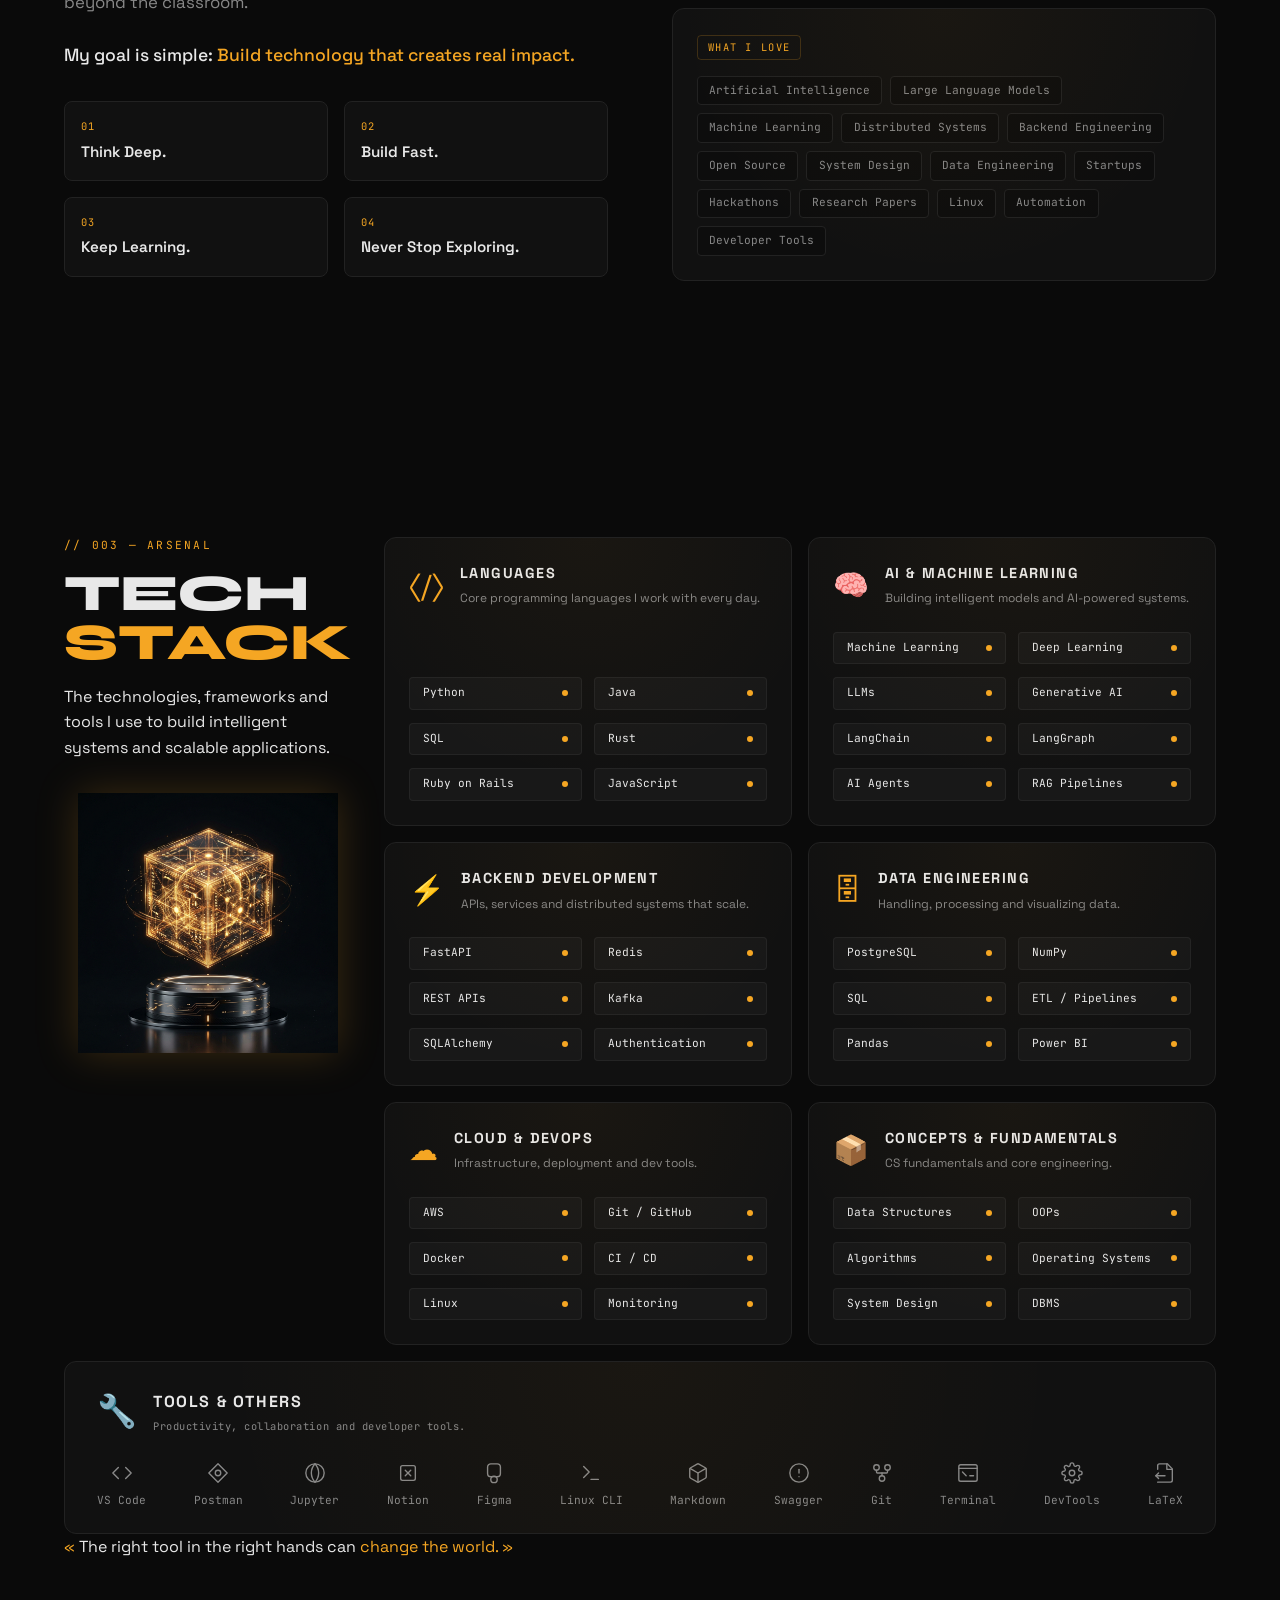
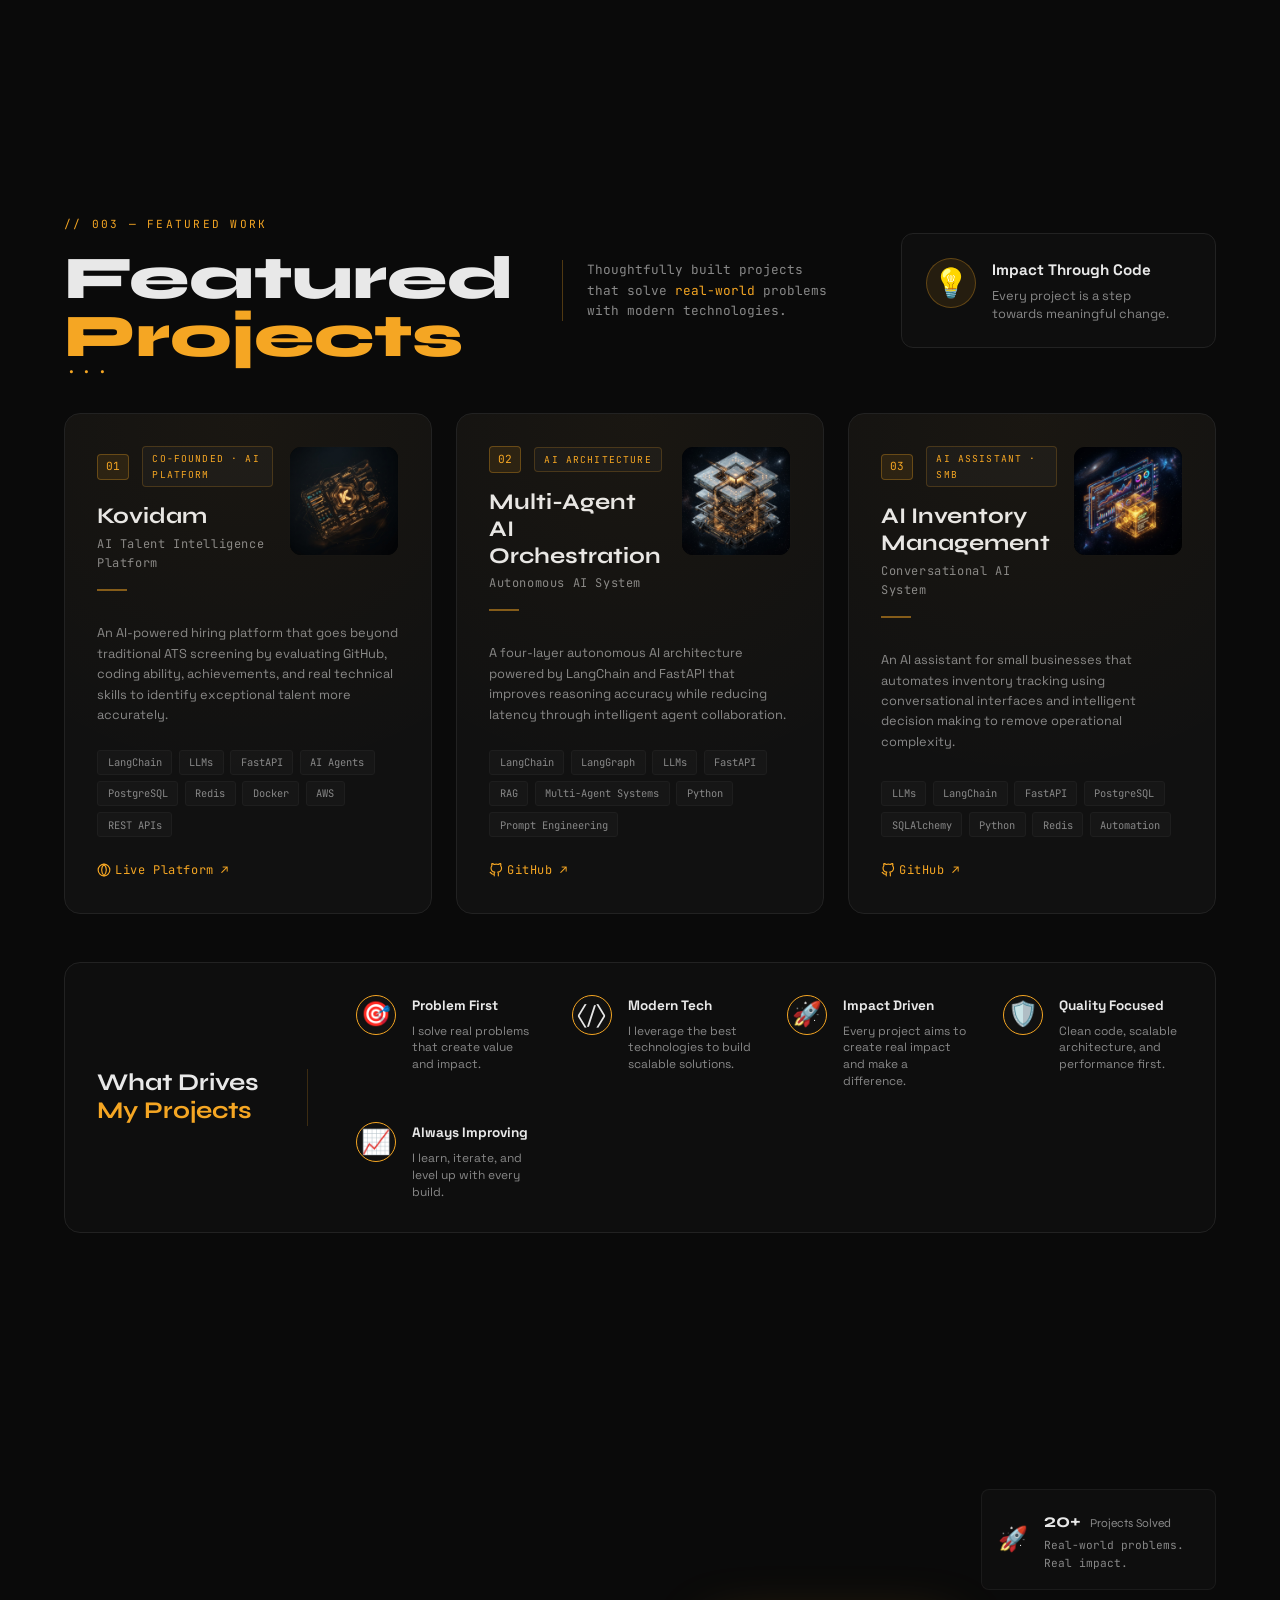
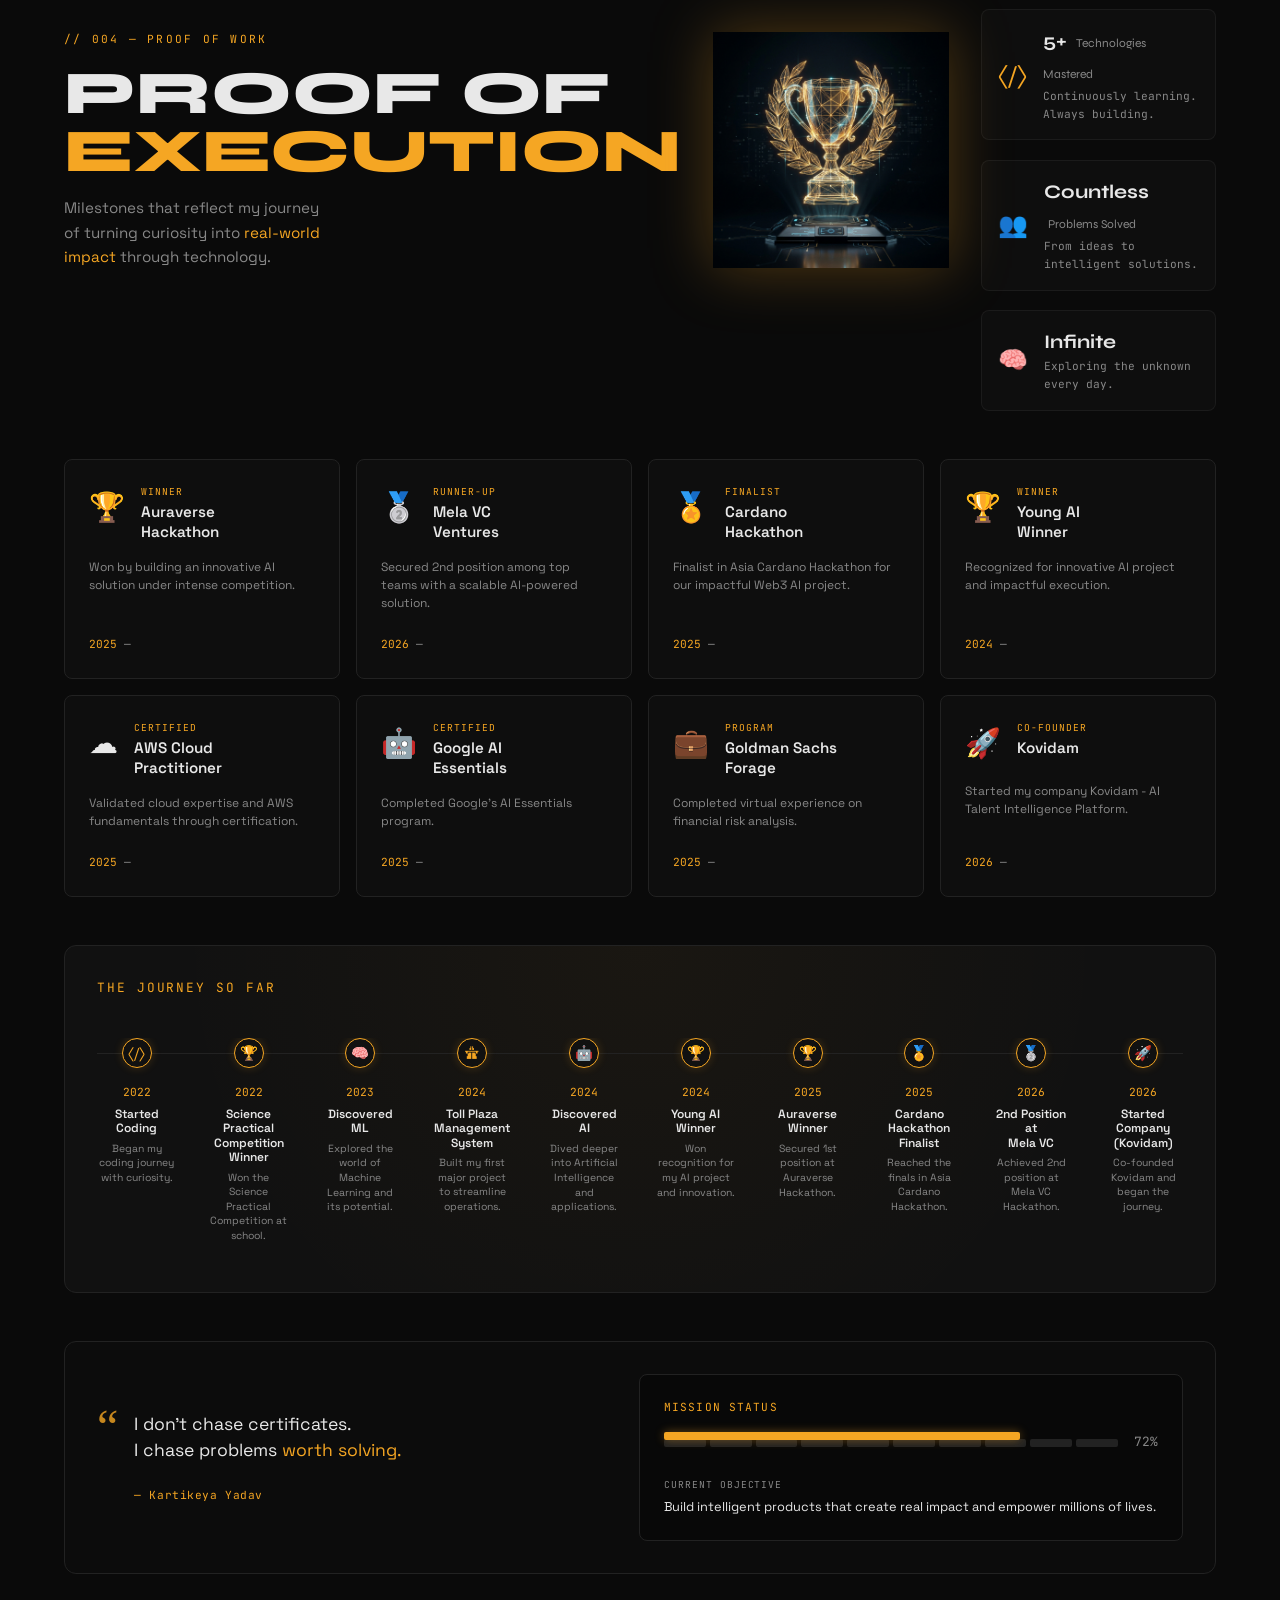
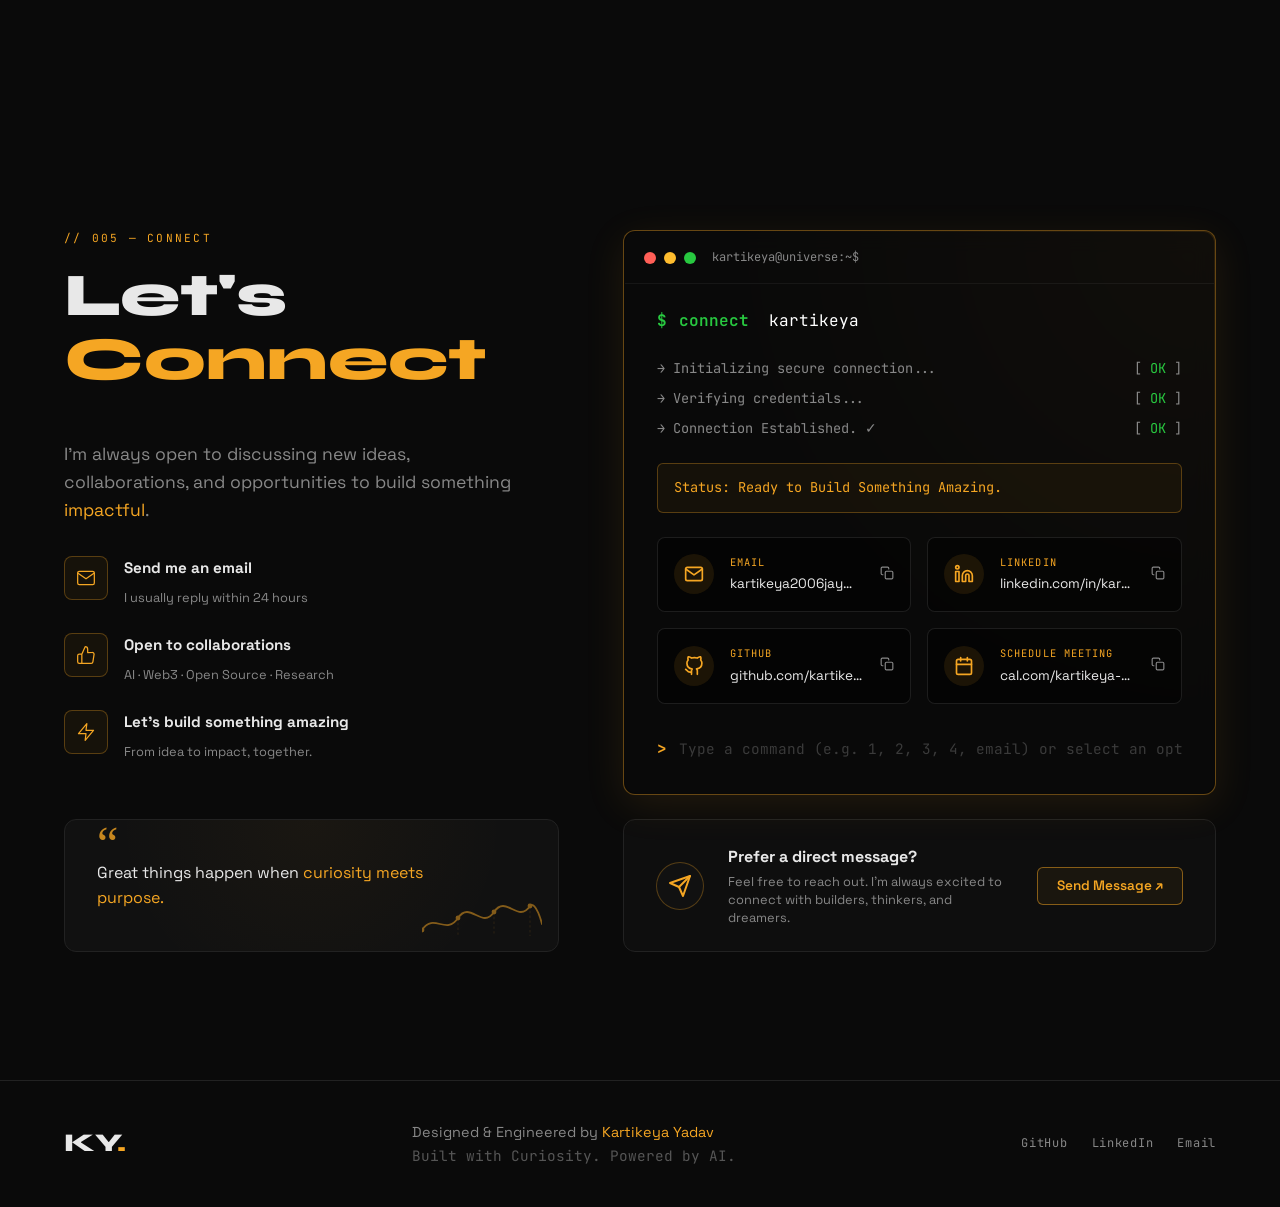
==== commit 64a158a3: "Finalizing the basic portfolio sections" ====
--- a/index.html
+++ b/index.html
@@ -874,7 +874,7 @@
                 </div>
                 
                 <div class="t-contact-grid-new">
-                  <a href="mailto:kartikeya2006jay@gmail.com" class="t-card">
+                  <a href="https://mail.google.com/mail/?view=cm&fs=1&to=kartikeya2006jay@gmail.com" target="_blank" class="t-card">
                     <div class="t-card-icon"><svg width="20" height="20" viewBox="0 0 24 24" fill="none" stroke="currentColor" stroke-width="2" stroke-linecap="round" stroke-linejoin="round"><path d="M4 4h16c1.1 0 2 .9 2 2v12c0 1.1-.9 2-2 2H4c-1.1 0-2-.9-2-2V6c0-1.1.9-2 2-2z"></path><polyline points="22,6 12,13 2,6"></polyline></svg></div>
                     <div class="t-card-info">
                       <span class="t-card-label">EMAIL</span>
@@ -928,7 +928,7 @@
             <strong>Prefer a direct message?</strong>
             <p>Feel free to reach out. I'm always excited to connect with builders, thinkers, and dreamers.</p>
           </div>
-          <a href="mailto:kartikeya2006jay@gmail.com" class="dm-btn">Send Message ↗</a>
+          <button id="dm-trigger-btn" class="dm-btn" style="cursor:pointer;">Send Message ↗</button>
         </div>
       </div>
     </div>
--- a/style.css
+++ b/style.css
@@ -284,10 +284,10 @@
 .cm-icon { width: 44px; height: 44px; border-radius: 8px; border: 1px solid rgba(245,166,35,0.3); background: rgba(245,166,35,0.05); display: flex; align-items: center; justify-content: center; color: var(--gold); flex-shrink: 0; }
 .cm-text strong { display: block; font-size: 0.95rem; color: var(--text); margin-bottom: 0.2rem; }
 .cm-text span { font-size: 0.8rem; color: var(--muted); }
-.contact-quote { display: flex; flex-direction: column; justify-content: center; padding: 2rem; position: relative; margin-top: auto; }
+.contact-quote { display: flex; flex-direction: column; justify-content: center; padding: 1.5rem 2rem 2.5rem; position: relative; margin-top: auto; overflow: hidden; }
 .cq-icon { font-family: Georgia, serif; font-size: 3rem; color: var(--gold); line-height: 0; margin-bottom: 1rem; opacity: 0.8; }
-.contact-quote p { font-size: 1rem; color: var(--text); z-index: 2; position: relative; }
-.cq-graph { position: absolute; bottom: 1.5rem; right: 1.5rem; width: 100px; height: 30px; opacity: 0.8; z-index: 1; }
+.contact-quote p { font-size: 1rem; color: var(--text); z-index: 2; position: relative; max-width: 80%; }
+.cq-graph { position: absolute; bottom: 1rem; right: 1rem; width: 120px; height: 35px; opacity: 0.5; z-index: 1; }
 
 .contact-right { display: flex; flex-direction: column; gap: 1.5rem; }
 .terminal-container {
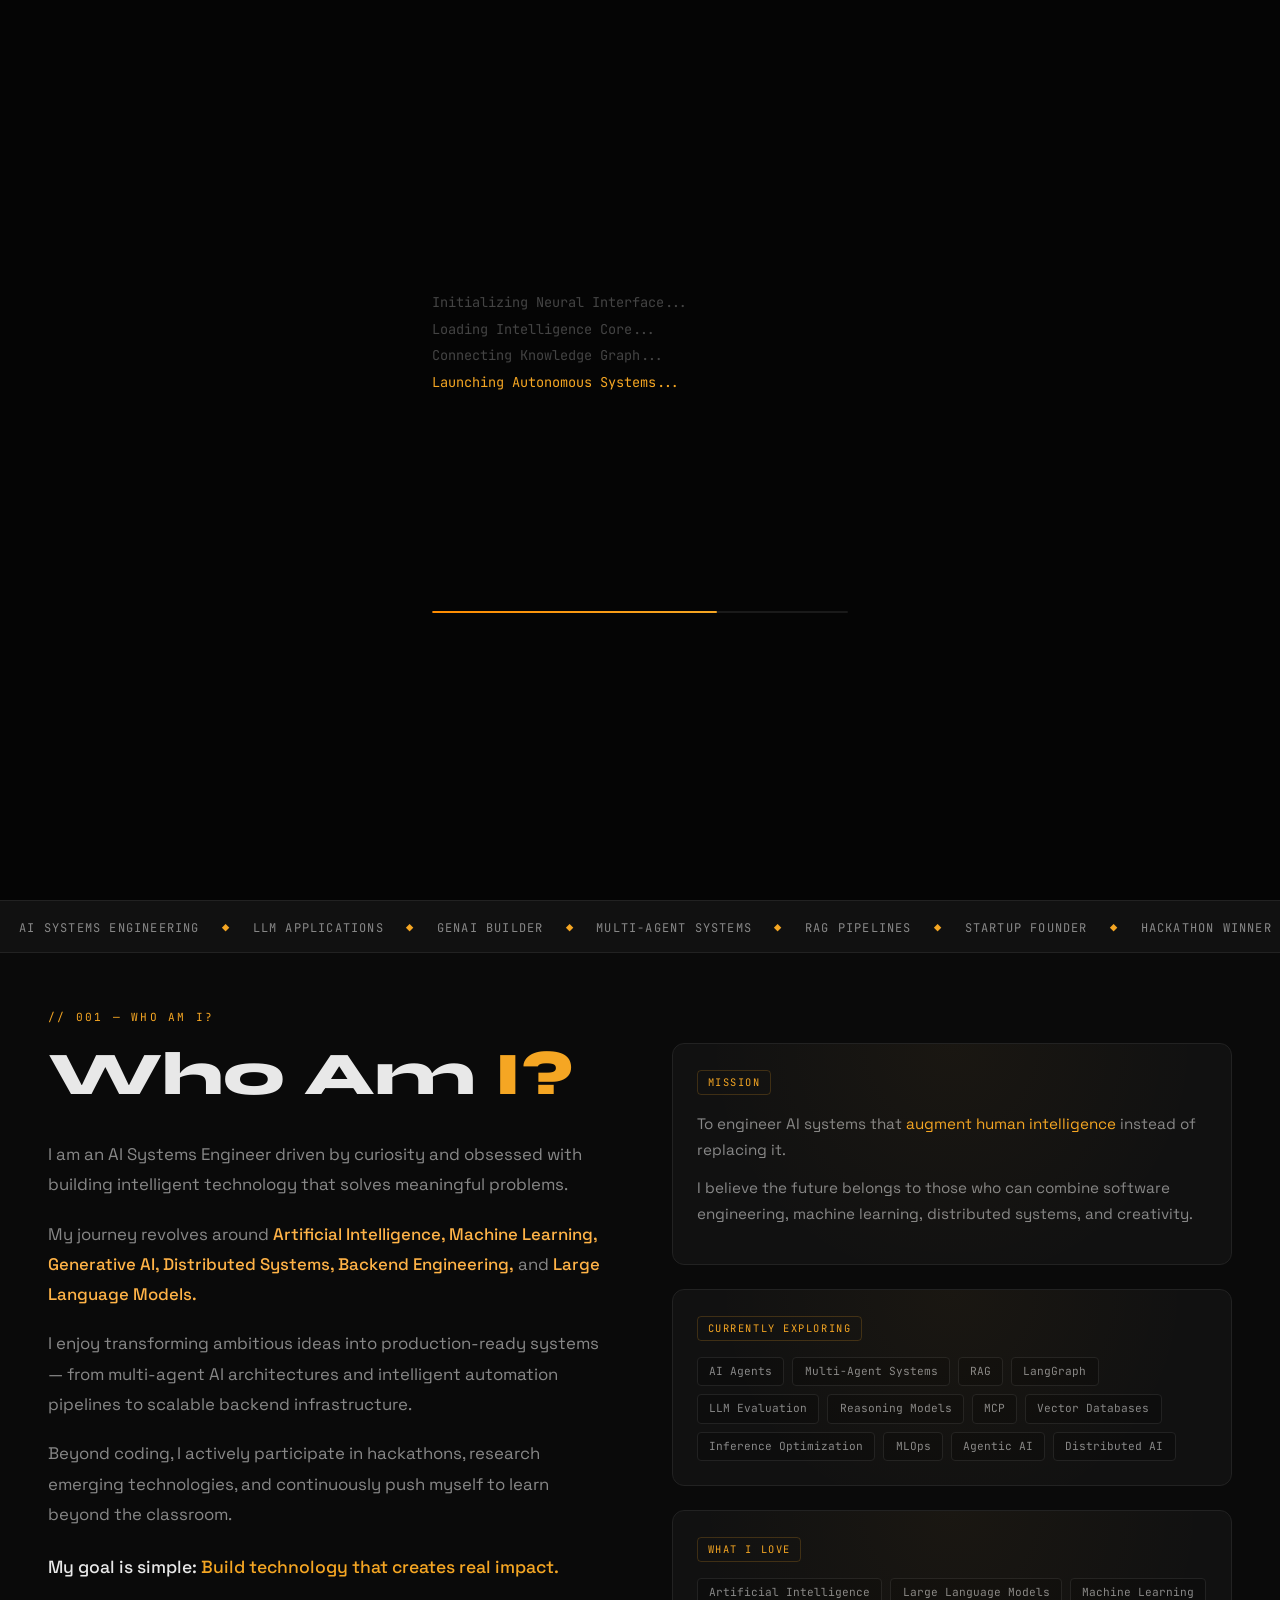
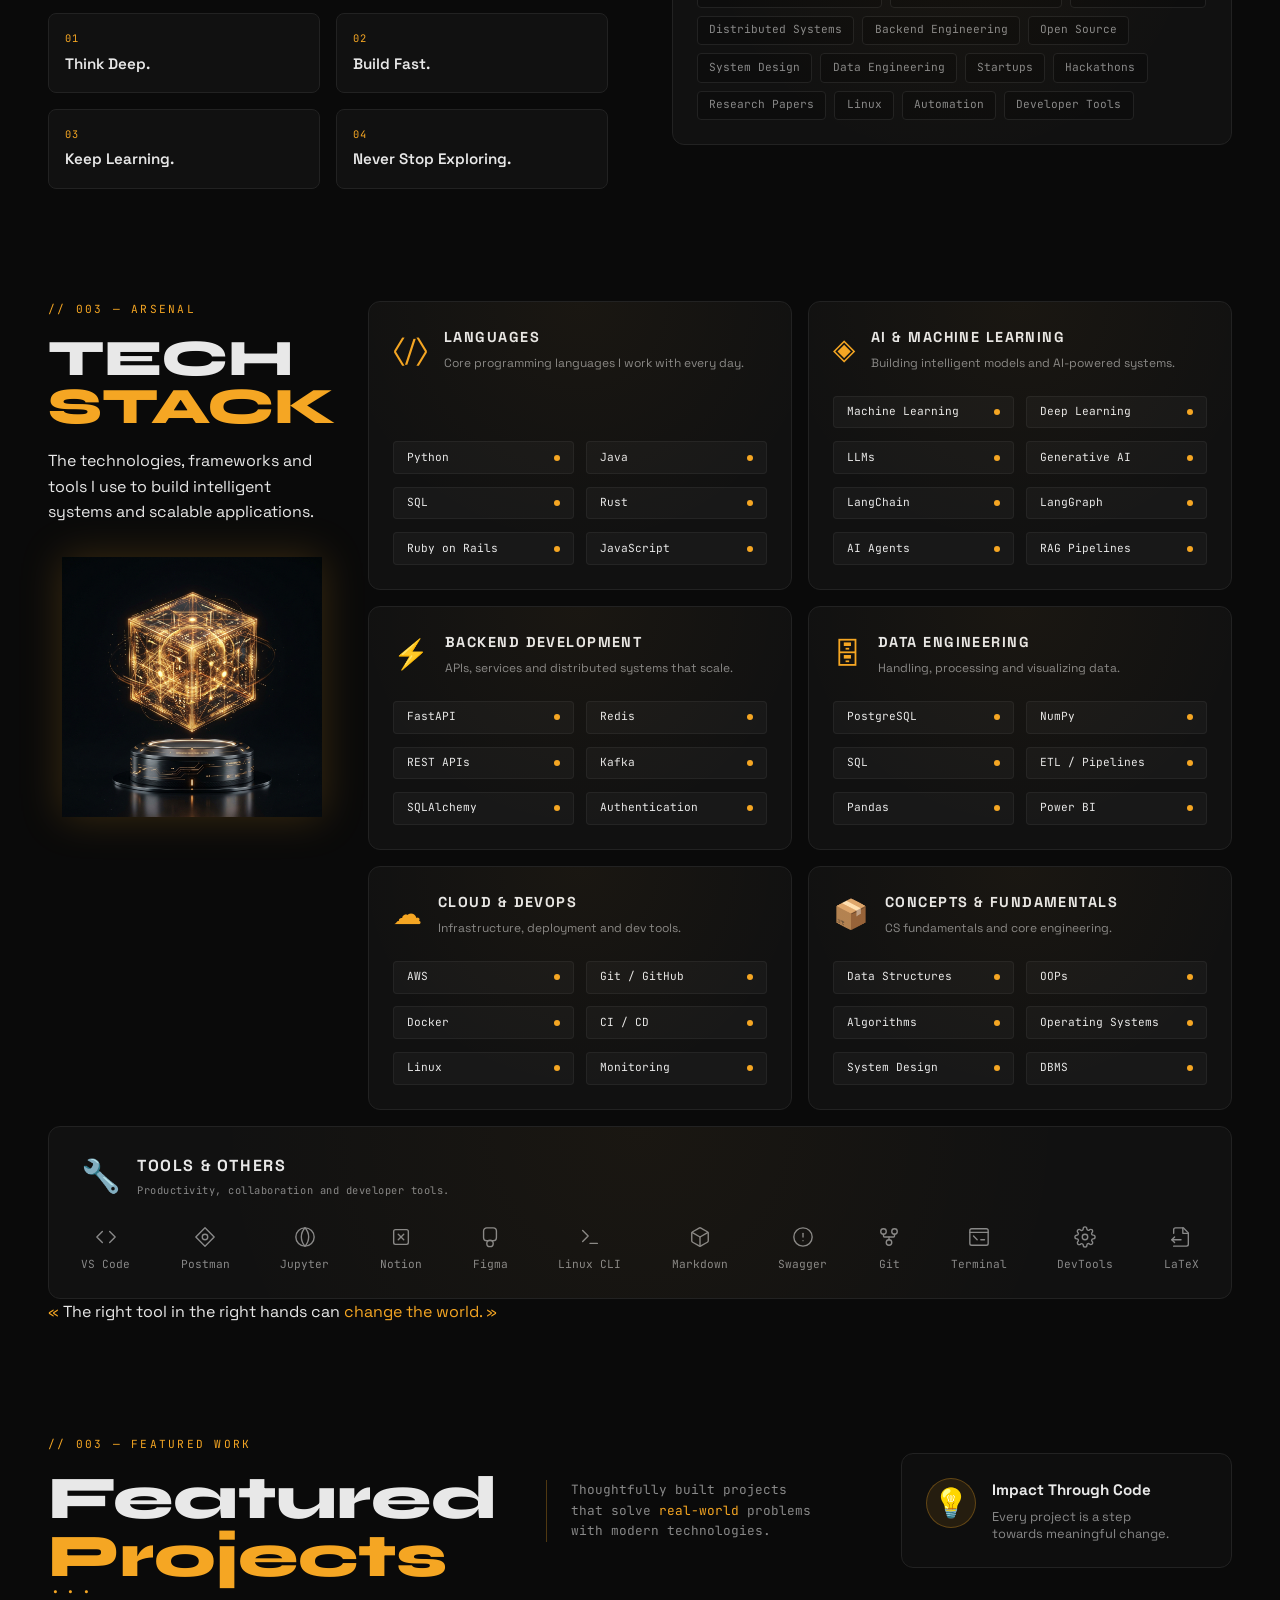
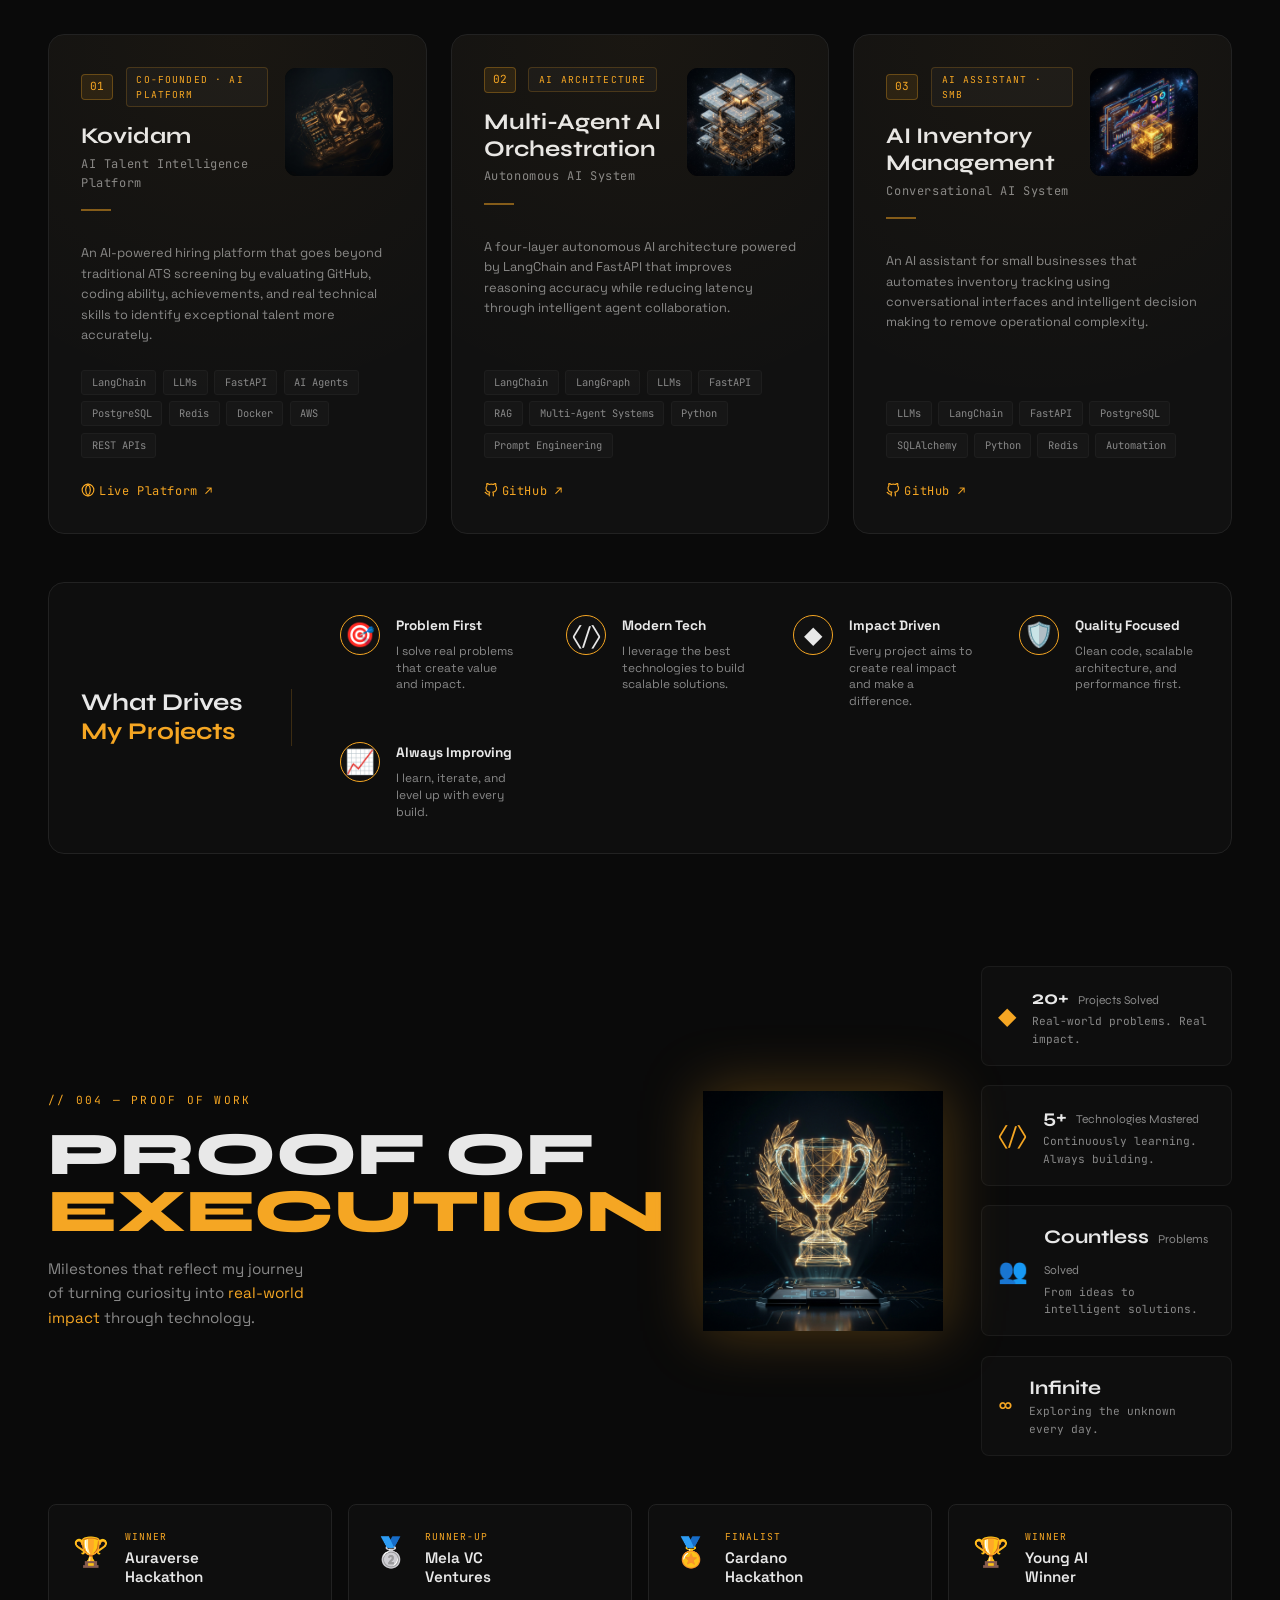
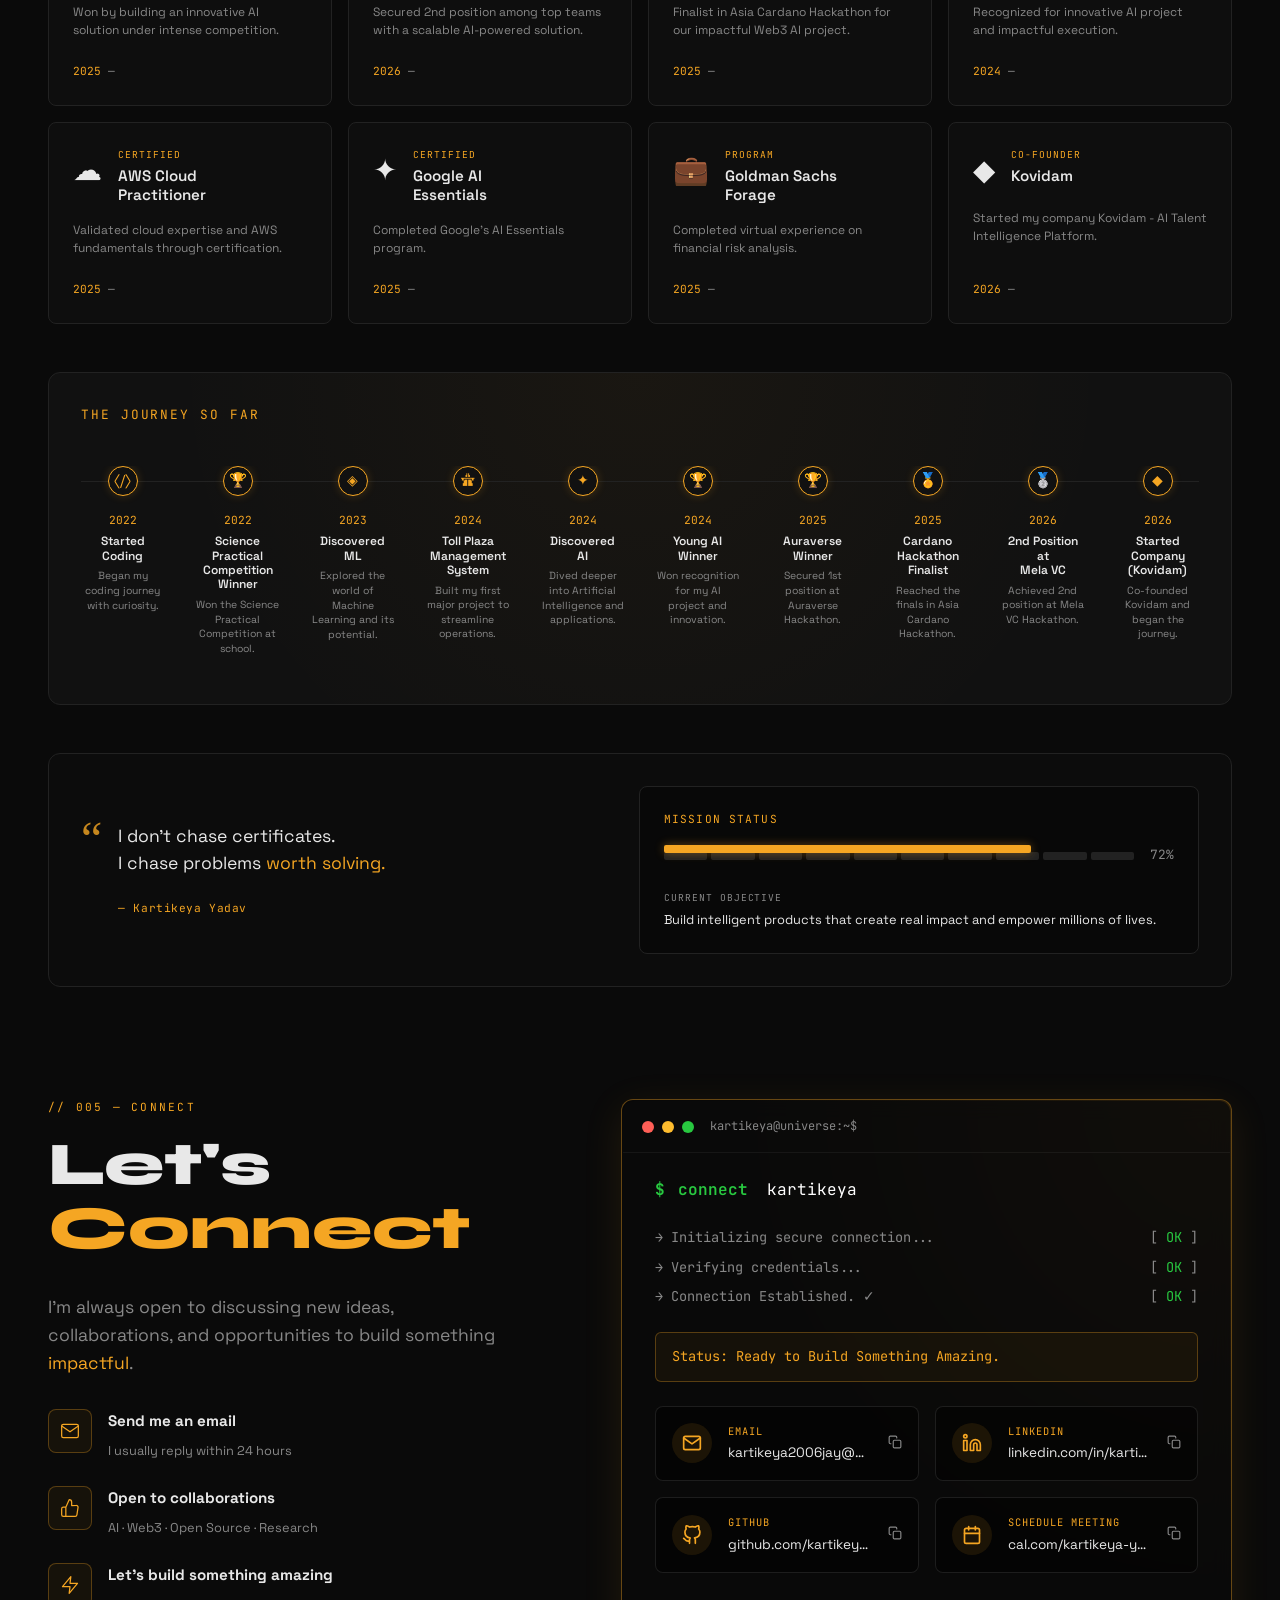
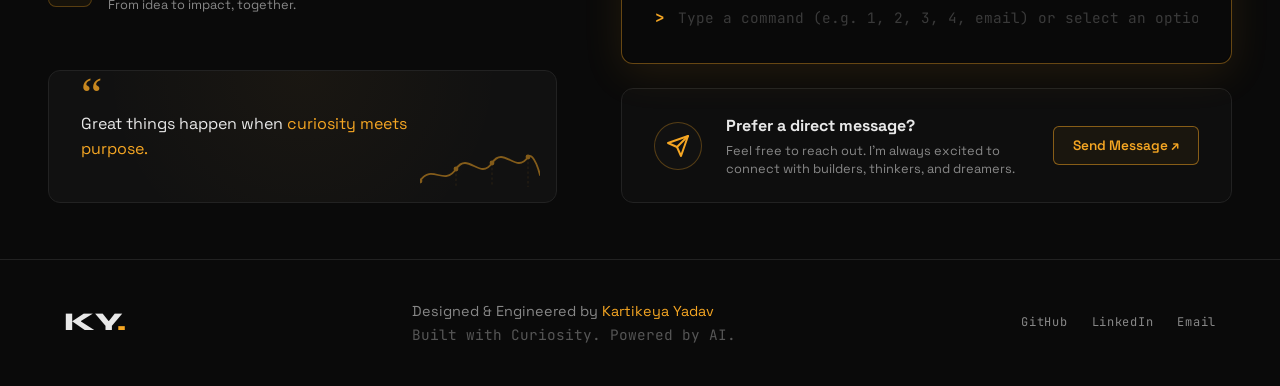
==== commit 82b910ac: "Final change of icons in portfolio" ====
--- a/index.html
+++ b/index.html
@@ -37,7 +37,7 @@
       <li><a href="#achievements" class="nav-link">ACHIEVEMENTS</a></li>
       <li><a href="#contact" class="nav-link">CONTACT</a></li>
     </ul>
-    <a href="assets/resume.pdf" download class="nav-cta" id="nav-resume">Resume ↗</a>
+    <a href="https://drive.google.com/file/d/17Kt8zLJdxJCybFJ9jPgvAT8RFYDPYL09/view?usp=sharing" target="_blank" class="nav-cta" id="nav-resume">Resume ↗</a>
     <button class="nav-hamburger" id="hamburger" aria-label="Menu">
       <span></span><span></span><span></span>
     </button>
@@ -87,7 +87,7 @@
           <span>Explore My Universe →</span>
           <div class="btn-glow"></div>
         </a>
-        <a href="assets/resume.pdf" download class="btn-secondary" id="btn-resume">
+        <a href="https://drive.google.com/file/d/17Kt8zLJdxJCybFJ9jPgvAT8RFYDPYL09/view?usp=sharing" target="_blank" class="btn-secondary" id="btn-resume">
           Download Resume ↓
         </a>
       </div>
@@ -98,7 +98,7 @@
       <div class="hr-brain-container">
         <img src="assets/holo_brain.png" alt="Holographic Brain" class="hr-brain-img">
         <div class="hr-callout hr-c1">
-          <div class="hrc-icon">🧠</div>
+          <div class="hrc-icon">◈</div>
           <div class="hrc-text"><strong>Machine Learning</strong><br>Turning data into decisions</div>
         </div>
         <div class="hr-callout hr-c2">
@@ -253,7 +253,7 @@
 
         <div class="stack-card card-glow">
           <div class="sc-header">
-            <div class="sc-icon">🧠</div>
+            <div class="sc-icon">◈</div>
             <div class="sc-title-wrap">
               <h4>AI & MACHINE LEARNING</h4>
               <p>Building intelligent models and AI-powered systems.</p>
@@ -534,7 +534,7 @@
           </div>
         </div>
         <div class="drive-item">
-          <div class="drive-icon">🚀</div>
+          <div class="drive-icon">◆</div>
           <div class="drive-text">
             <strong>Impact Driven</strong>
             <p>Every project aims to create real impact and make a difference.</p>
@@ -573,7 +573,7 @@
       </div>
       <div class="proof-stats">
         <div class="stat-box">
-          <div class="stat-icon">🚀</div>
+          <div class="stat-icon">◆</div>
           <div class="stat-info">
             <div class="stat-num">20+ <span>Projects Solved</span></div>
             <div class="stat-sub">Real-world problems. Real impact.</div>
@@ -594,7 +594,7 @@
           </div>
         </div>
         <div class="stat-box">
-          <div class="stat-icon">🧠</div>
+          <div class="stat-icon">∞</div>
           <div class="stat-info">
             <div class="stat-num">Infinite <span></span></div>
             <div class="stat-sub">Exploring the unknown every day.</div>
@@ -662,7 +662,7 @@
       </div>
       <div class="proof-card">
         <div class="pc-header">
-          <div class="pc-icon">🤖</div>
+          <div class="pc-icon">✦</div>
           <div class="pc-titles">
             <div class="pc-label">CERTIFIED</div>
             <div class="pc-name">Google AI<br>Essentials</div>
@@ -684,7 +684,7 @@
       </div>
       <div class="proof-card">
         <div class="pc-header">
-          <div class="pc-icon">🚀</div>
+          <div class="pc-icon">◆</div>
           <div class="pc-titles">
             <div class="pc-label">CO-FOUNDER</div>
             <div class="pc-name">Kovidam</div>
@@ -714,7 +714,7 @@
             <div class="tl-desc">Won the Science Practical Competition at school.</div>
           </div>
           <div class="tl-point">
-            <div class="tl-icon">🧠</div>
+            <div class="tl-icon">◈</div>
             <div class="tl-year">2023</div>
             <div class="tl-name">Discovered<br>ML</div>
             <div class="tl-desc">Explored the world of Machine Learning and its potential.</div>
@@ -726,7 +726,7 @@
             <div class="tl-desc">Built my first major project to streamline operations.</div>
           </div>
           <div class="tl-point">
-            <div class="tl-icon">🤖</div>
+            <div class="tl-icon">✦</div>
             <div class="tl-year">2024</div>
             <div class="tl-name">Discovered<br>AI</div>
             <div class="tl-desc">Dived deeper into Artificial Intelligence and applications.</div>
@@ -756,7 +756,7 @@
             <div class="tl-desc">Achieved 2nd position at Mela VC Hackathon.</div>
           </div>
           <div class="tl-point">
-            <div class="tl-icon">🚀</div>
+            <div class="tl-icon">◆</div>
             <div class="tl-year">2026</div>
             <div class="tl-name">Started Company<br>(Kovidam)</div>
             <div class="tl-desc">Co-founded Kovidam and began the journey.</div>
--- a/style.css
+++ b/style.css
@@ -131,9 +131,9 @@
 @keyframes marquee{from{transform:translateX(0)}to{transform:translateX(-50%)}}
 
 /* ===== SECTIONS ===== */
-.section{position:relative;z-index:2;padding:8rem 4rem;max-width:1300px;margin:0 auto}
+.section{position:relative;z-index:2;padding:4rem 4rem;max-width:1300px;margin:0 auto}
 .section-label{font-family:var(--font-mono);font-size:.7rem;letter-spacing:.2em;color:var(--gold);text-transform:uppercase;margin-bottom:1rem;opacity:.8}
-.section-heading{font-family:var(--font-display);font-size:clamp(2.2rem,5vw,3.8rem);font-weight:800;line-height:1.05;margin-bottom:3rem}
+.section-heading{font-family:var(--font-display);font-size:clamp(2.2rem,5vw,3.8rem);font-weight:800;line-height:1.05;margin-bottom:2rem}
 
 /* ===== ABOUT ===== */
 .about-grid{display:grid;grid-template-columns:1fr 1fr;gap:4rem;align-items:start}
@@ -393,20 +393,132 @@
 .reveal{opacity:0;transform:translateY(30px);transition:opacity .7s ease,transform .7s ease}
 .reveal.visible{opacity:1;transform:none}
 
-/* ===== RESPONSIVE ===== */
+/* ===== RESPONSIVE — FULL SYSTEM ===== */
+
+/* ---- Large Desktop ---- */
+@media(max-width:1280px){
+  .hero { padding: 0 3rem; }
+  .section { padding: 3.5rem 3rem; }
+}
+
+/* ---- Laptop / Tablet Landscape (≤1100px) ---- */
+@media(max-width:1100px){
+  .hero { padding: 0 2.5rem; }
+  .hero-name { font-size: clamp(3rem,7vw,6rem); }
+  .hr-brain-container { width: 480px; height: 480px; }
+
+  /* Contact */
+  .contact-container { grid-template-columns: 1fr; gap: 2.5rem; }
+  .terminal-container { min-height: 380px; }
+  .t-contact-grid-new { grid-template-columns: 1fr 1fr; }
+
+  /* Projects header */
+  .projects-header-row { flex-direction: column; gap: 1.5rem; }
+  .ph-desc, .ph-impact-box { border-left: none; padding-left: 0; }
+  .drives-section { flex-direction: column; gap: 1.5rem; }
+  .drives-header { border-right: none; border-bottom: 1px solid rgba(245,166,35,0.2); padding-right: 0; padding-bottom: 1.5rem; width: 100%; }
+}
+
+/* ---- Tablet Portrait (≤900px) ---- */
 @media(max-width:900px){
-  .nav{padding:1rem 1.5rem}
-  .nav-links,.nav-cta{display:none}
-  .nav-hamburger{display:flex}
-  .section{padding:5rem 1.5rem}
-  .about-grid{grid-template-columns:1fr}
-  .t-contact-grid{grid-template-columns:1fr}
-  .footer{padding:2rem 1.5rem}
-  .footer-inner{flex-direction:column;text-align:center}
-}
-@media(max-width:600px){
-  .hero-titles{flex-direction:column;gap:.4rem}
-  .hero-title-sep{display:none}
-  .ach-timeline{grid-template-columns:1fr 1fr}
-  .stack-grid{grid-template-columns:1fr}
-}
+  /* Nav */
+  .nav { padding: 1rem 1.5rem; }
+  .nav-links, .nav-cta { display: none; }
+  .nav-hamburger { display: flex; }
+
+  /* Hero */
+  .hero { flex-direction: column; padding: 6rem 2rem 5rem; min-height: 100vh; justify-content: center; gap: 3rem; }
+  .hero-left { max-width: 100%; padding-top: 2rem; }
+  .hero-right { display: none; }
+  .hero-name { font-size: clamp(3rem,12vw,6rem); }
+  .hero-btns { flex-wrap: wrap; gap: 1rem; }
+  .btn-primary, .btn-secondary { padding: .8rem 1.8rem; font-size: .9rem; }
+  .hero-stats { flex-wrap: wrap; gap: 1rem; width: 100%; justify-content: space-between; }
+  .hs-sep { display: none; }
+
+  /* Sections */
+  .section { padding: 3rem 1.5rem; }
+
+  /* About */
+  .about-grid { grid-template-columns: 1fr; gap: 2.5rem; }
+  .philosophy-grid { grid-template-columns: 1fr 1fr; }
+
+  /* Stack */
+  .stack-layout { flex-direction: column; }
+  .stack-sidebar { max-width: 100%; flex-direction: row; align-items: center; gap: 2rem; }
+  .tech-cube-img { display: none; }
+  .tools-icons-row { justify-content: center; gap: 1.5rem; }
+
+  /* Projects */
+  .projects-grid { grid-template-columns: 1fr; }
+  .drives-grid { gap: 1rem; }
+
+  /* Achievements */
+  .proof-header { flex-direction: column; gap: 1.5rem; }
+  .proof-trophy { display: none; }
+  .proof-footer { flex-direction: column; gap: 2rem; }
+
+  /* Contact */
+  .contact-container { grid-template-columns: 1fr; gap: 2rem; }
+  .t-contact-grid-new { grid-template-columns: 1fr 1fr; }
+  .direct-message-box { flex-direction: row; }
+
+  /* Footer */
+  .footer { padding: 2rem 1.5rem; }
+  .footer-inner { flex-direction: column; text-align: center; gap: 1.5rem; }
+  .footer-links { justify-content: center; }
+}
+
+/* ---- Large Mobile (≤650px) ---- */
+@media(max-width:650px){
+  /* Hero */
+  .hero { padding: 5rem 1.2rem 3rem; }
+  .hero-name { font-size: clamp(2.8rem,14vw,4.5rem); }
+  .hero-badge { font-size: .65rem; padding: .35rem .8rem; }
+  .hero-titles { gap: .3rem .6rem; }
+  .hero-desc { font-size: .95rem; }
+  .hero-stats { flex-direction: column; align-items: flex-start; background: transparent; padding: 0; border: none; gap: .8rem; }
+
+  /* Section headings */
+  .section-heading { font-size: clamp(2rem,8vw,3rem); }
+
+  /* About */
+  .philosophy-grid { grid-template-columns: 1fr 1fr; }
+
+  /* Terminal contact */
+  .t-contact-grid-new { grid-template-columns: 1fr; }
+  .terminal-body { padding: 1rem 1.2rem; }
+  .t-load-step { font-size: 0.78rem; }
+  .t-status-box { font-size: 0.78rem; }
+
+  /* DM box */
+  .direct-message-box { flex-direction: column; text-align: center; gap: 1rem; padding: 1.2rem; }
+  .dm-icon { margin: 0 auto; }
+  .dm-btn { width: 100%; text-align: center; }
+
+  /* Contact left */
+  .contact-methods { gap: 1rem; }
+  .contact-quote { padding: 1.2rem; }
+
+  /* Proof */
+  .proof-grid { grid-template-columns: 1fr; }
+
+  /* Footer */
+  .footer-links { flex-direction: row; gap: 1rem; flex-wrap: wrap; justify-content: center; }
+}
+
+/* ---- Small Mobile (≤400px) ---- */
+@media(max-width:400px){
+  .hero { padding: 4.5rem 1rem 2.5rem; }
+  .hero-name { font-size: clamp(2.4rem,16vw,3.5rem); }
+  .hero-btns { flex-direction: column; width: 100%; }
+  .btn-primary, .btn-secondary { width: 100%; text-align: center; justify-content: center; }
+  .section { padding: 2.5rem 1rem; }
+  .t-line, .t-actual-input { font-size: 0.78rem; }
+  .t-card-val { font-size: 0.75rem; }
+  .t-card { padding: 0.8rem; gap: 0.7rem; }
+  .t-card-icon { width: 34px; height: 34px; }
+  .philosophy-grid { grid-template-columns: 1fr; }
+  .explore-tags span, .love-items span { font-size: .65rem; }
+}
+
